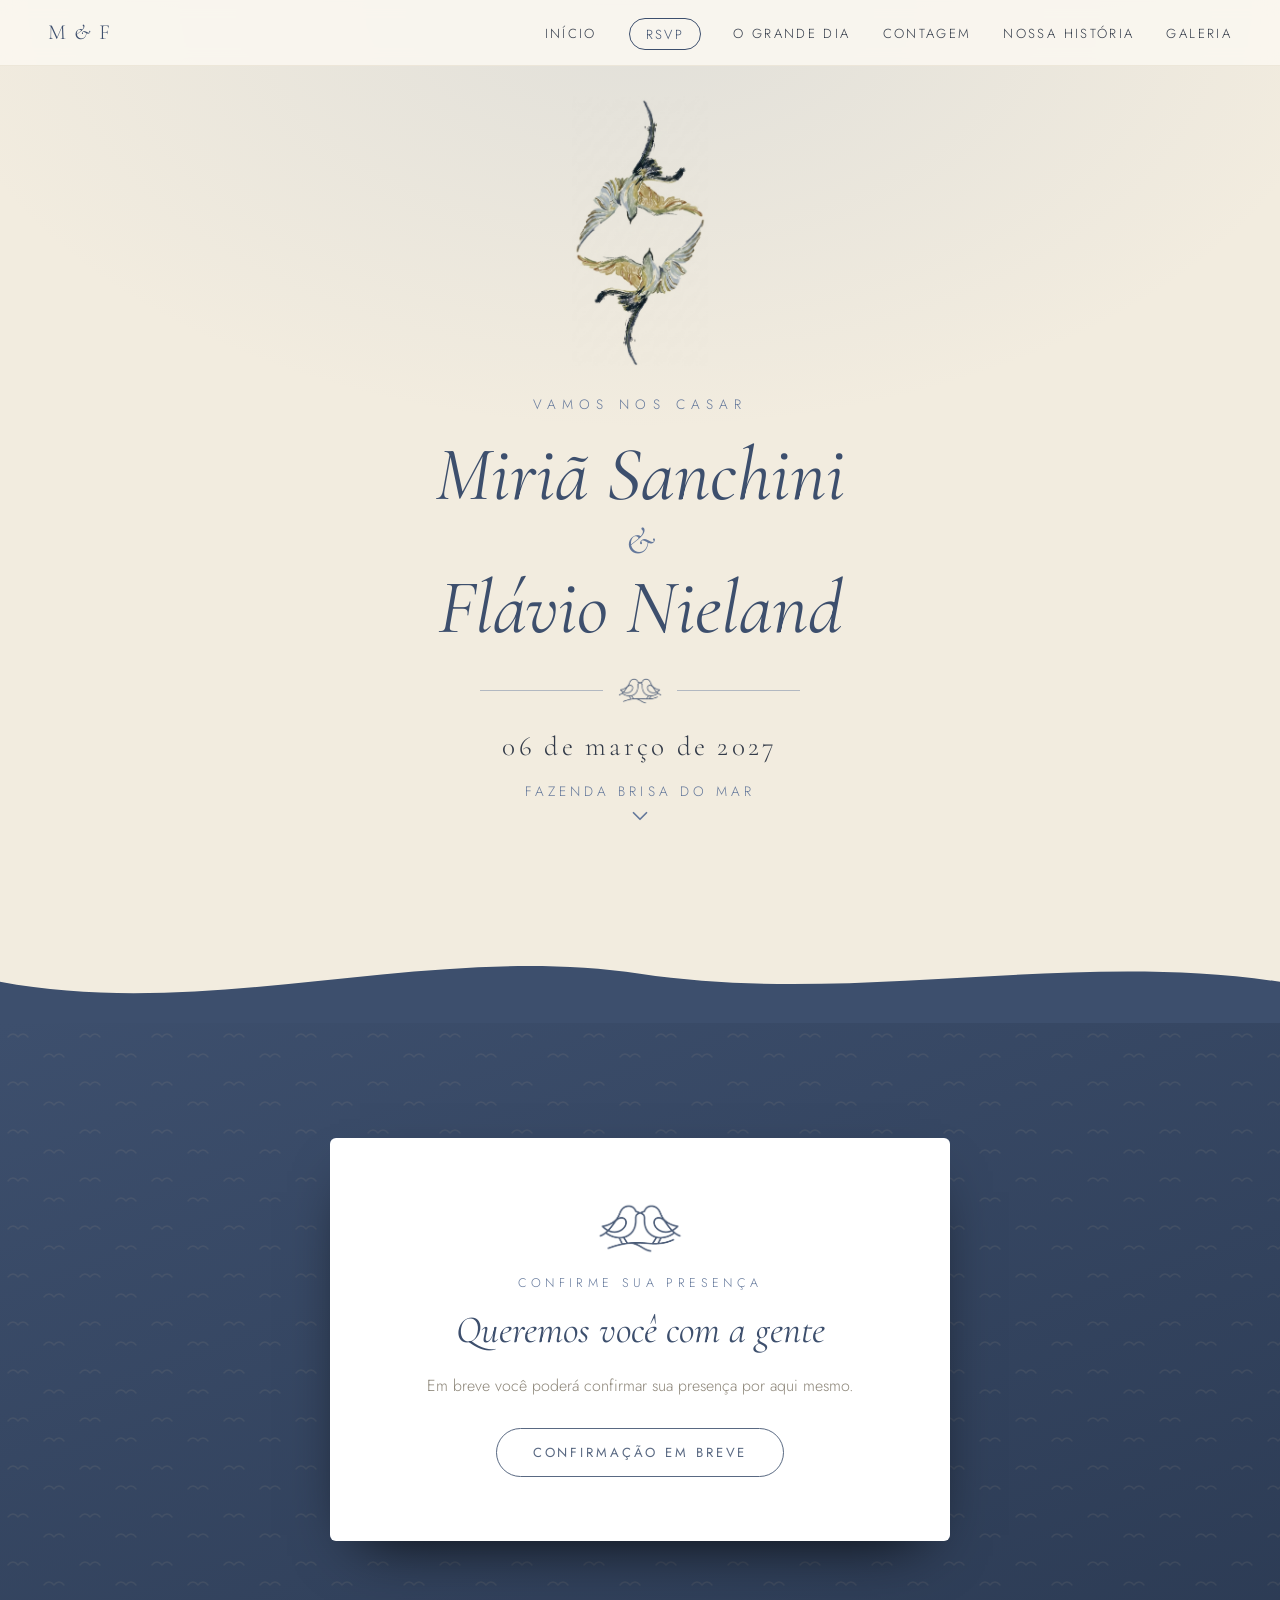
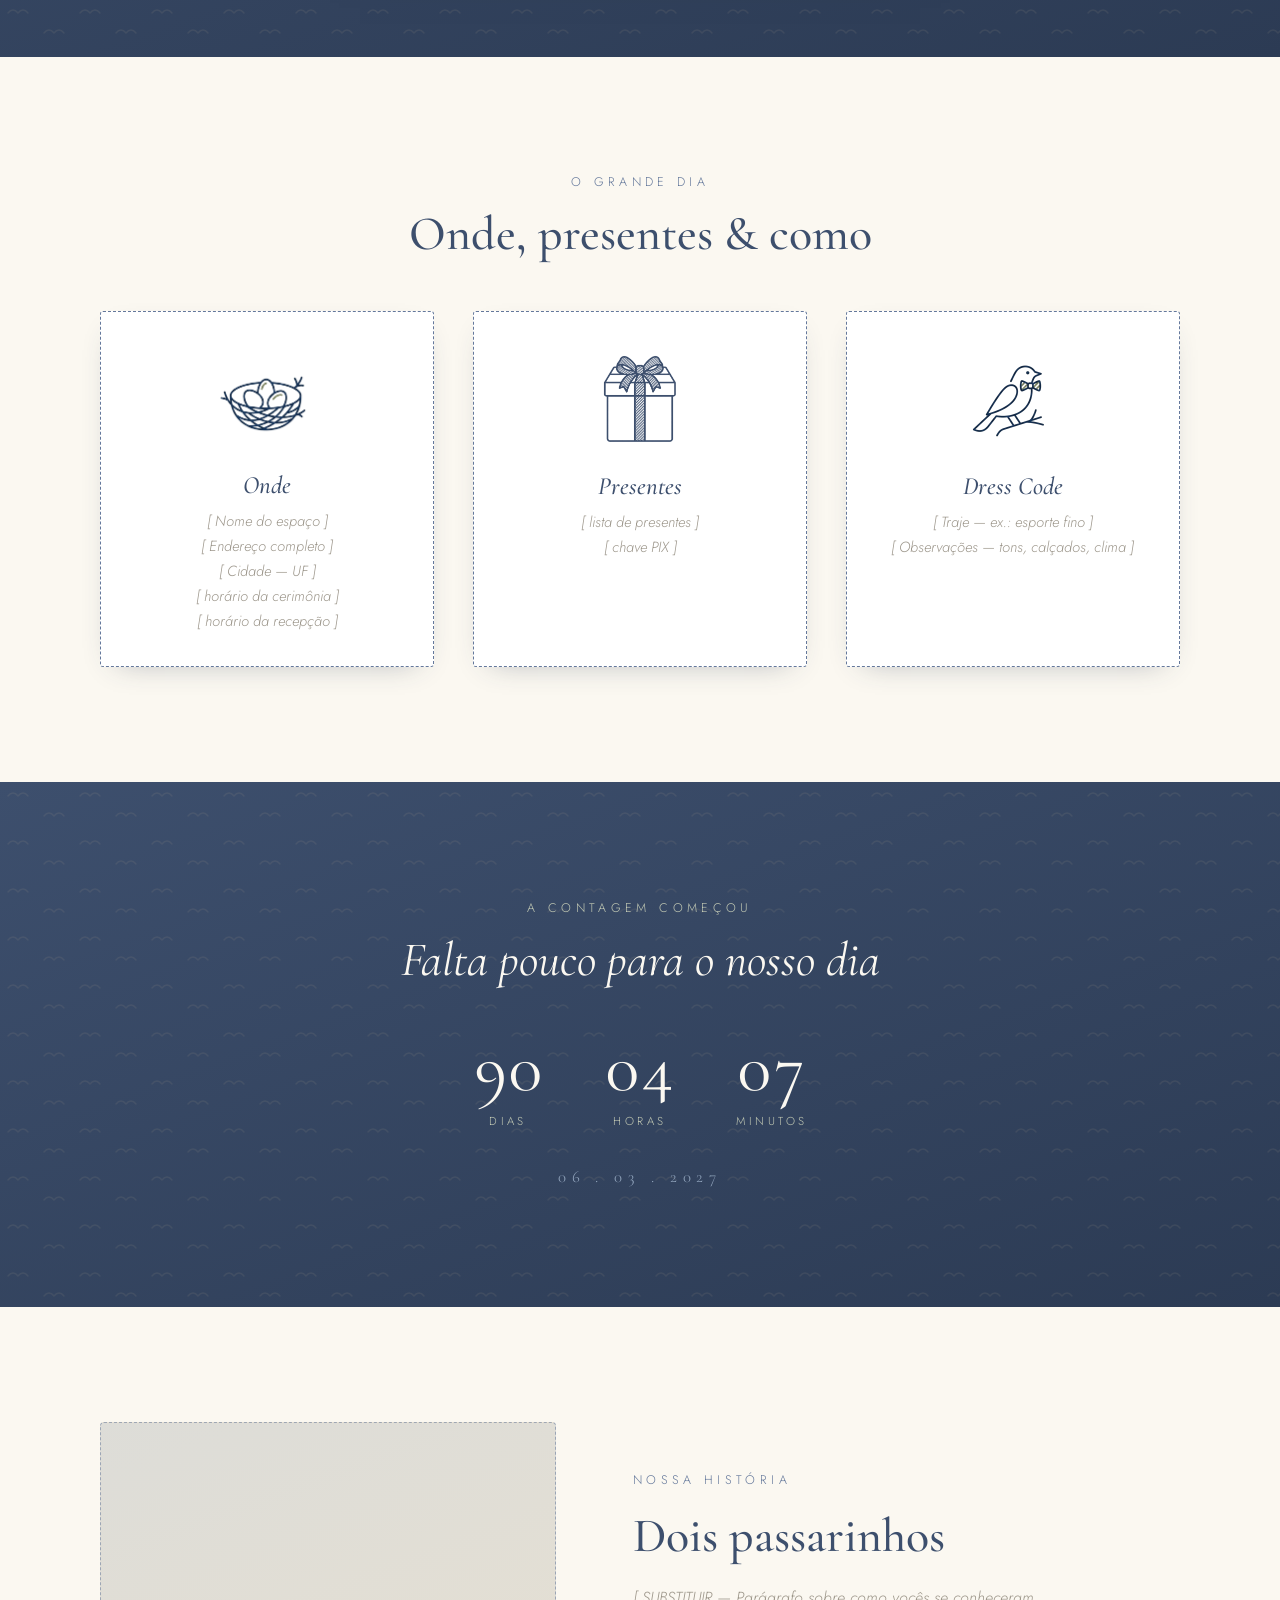
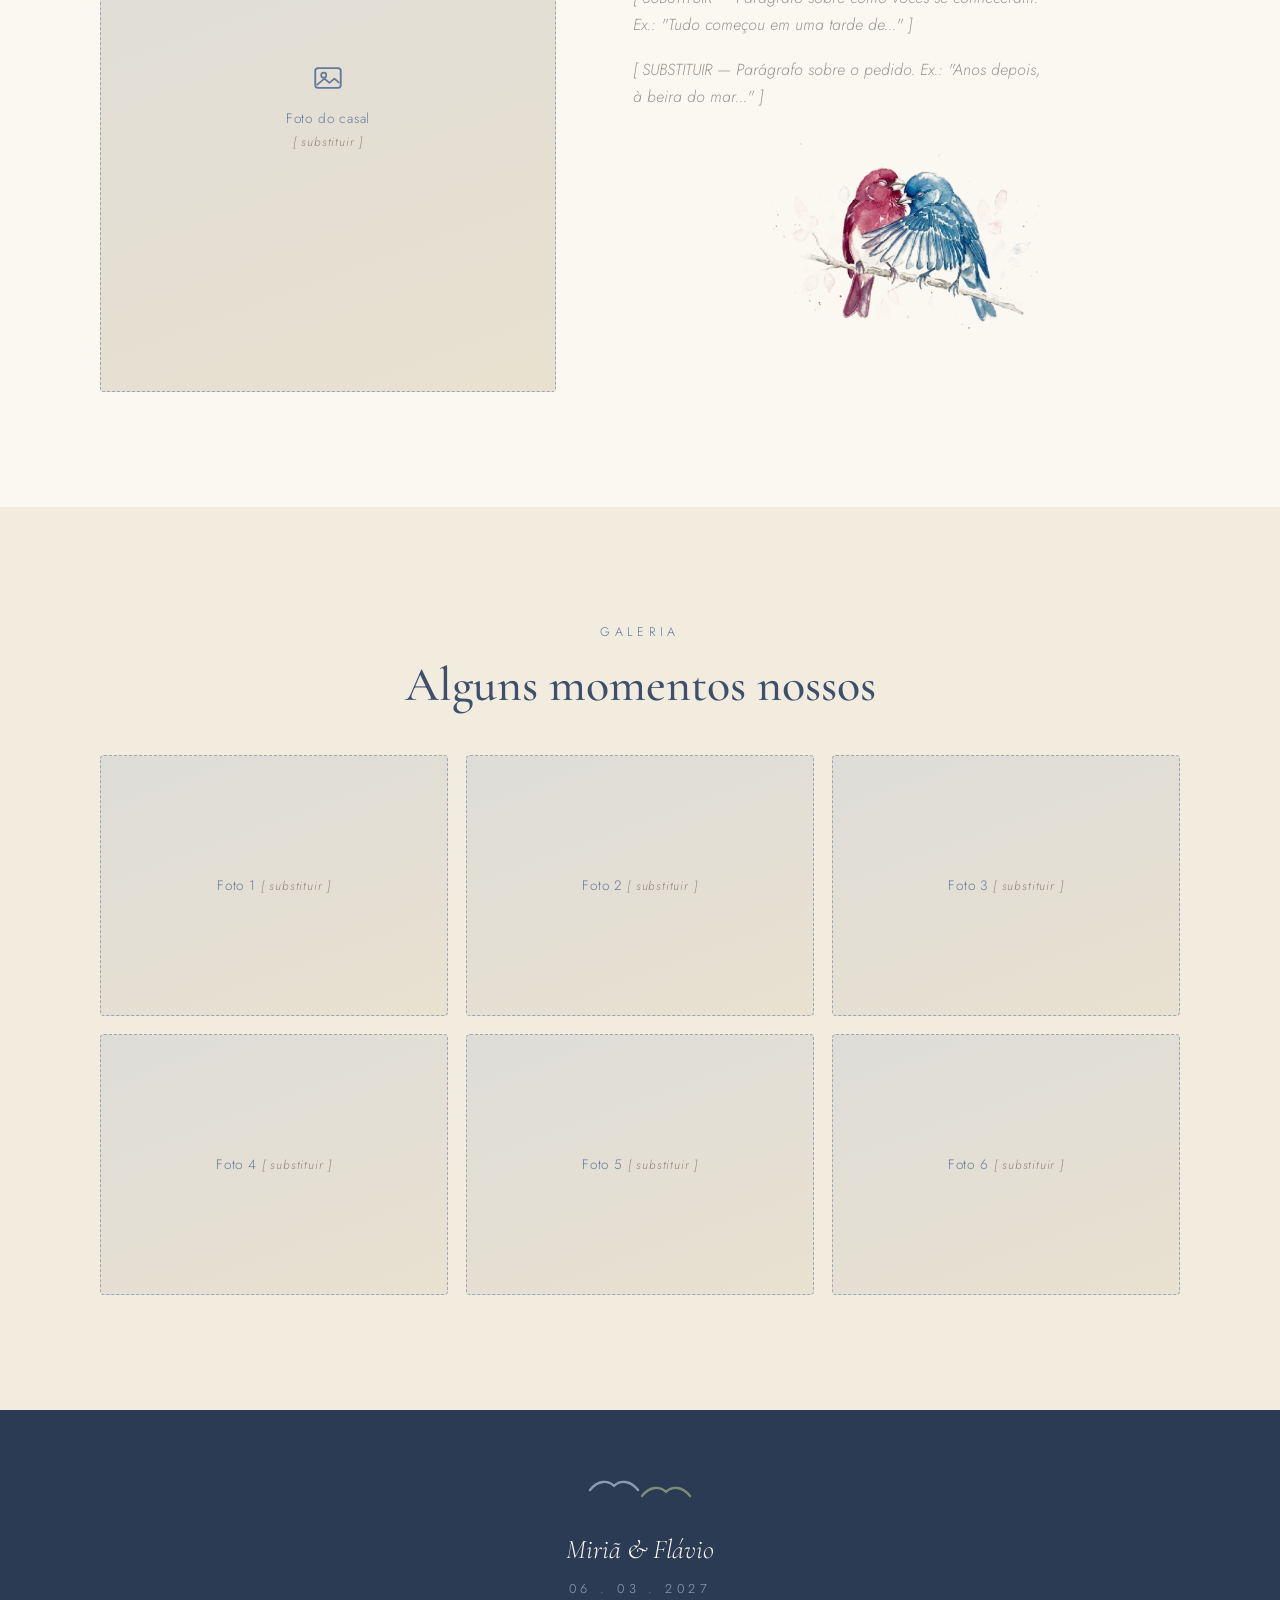
==== index.html @ 8837d447 "Nova ordem de seções, Contagem azul e card Presentes Ordem passa a ser Início > RSVP > O Grande Dia " ====
<!DOCTYPE html>
<html lang="pt-BR">
<head>
  <meta charset="UTF-8">
  <meta name="viewport" content="width=device-width, initial-scale=1.0">
  <title>Miriã &amp; Flávio — 06 de março de 2027</title>
  <meta name="description" content="Site do casamento de Miriã e Flávio — 06 de março de 2027.">
  <link rel="preconnect" href="https://fonts.googleapis.com">
  <link rel="preconnect" href="https://fonts.gstatic.com" crossorigin>
  <link href="https://fonts.googleapis.com/css2?family=Cormorant+Garamond:ital,wght@0,300;0,400;0,500;0,600;1,400;1,500&family=Jost:wght@300;400;500&display=swap" rel="stylesheet">
  <link rel="stylesheet" href="css/styles.css">
  <link rel="icon" href="data:image/svg+xml,<svg xmlns='http://www.w3.org/2000/svg' viewBox='0 0 100 100'><text y='.9em' font-size='90'>🕊️</text></svg>">
</head>
<body>

  <!-- ============ NAV ============ -->
  <nav class="nav" id="nav">
    <a class="nav__brand" href="#inicio">M <span class="amp">&amp;</span> F</a>
    <button class="nav__toggle" id="navToggle" aria-label="Abrir menu">
      <span></span><span></span><span></span>
    </button>
    <ul class="nav__links" id="navLinks">
      <li><a href="#inicio">Início</a></li>
      <li><a href="#rsvp" class="nav__cta">RSVP</a></li>
      <li><a href="#grande-dia">O Grande Dia</a></li>
      <li><a href="#contagem">Contagem</a></li>
      <li><a href="#historia">Nossa História</a></li>
      <li><a href="#galeria">Galeria</a></li>
    </ul>
  </nav>

  <!-- ============ HERO ============ -->
  <header class="hero" id="inicio">
    <div class="hero__inner">

      <!-- Ilustração: andorinhas em voo circular (arte final) -->
      <div class="hero__swallows" aria-hidden="true">
        <img src="assets/img/hero-andorinhas.png" alt="">
      </div>

      <p class="hero__kicker">Vamos nos casar</p>
      <h1 class="hero__names">
        <span>Miriã Sanchini</span>
        <span class="hero__amp amp">&amp;</span>
        <span>Flávio Nieland</span>
      </h1>
      <div class="hero__rule" aria-hidden="true"><span></span><img class="mini-birds" src="assets/img/lovebirds-indigo.png" alt=""><span></span></div>
      <p class="hero__date">06 de março de 2027</p>
      <p class="hero__place">Fazenda Brisa do Mar</p>
      <a href="#rsvp" class="hero__scroll" aria-label="Rolar para baixo">
        <svg viewBox="0 0 24 24" width="26" height="26"><path d="M6 9 L12 15 L18 9" stroke="currentColor" stroke-width="1.6" fill="none" stroke-linecap="round" stroke-linejoin="round"/></svg>
      </a>
    </div>

    <div class="wave-divider" aria-hidden="true">
      <svg viewBox="0 0 2880 90" preserveAspectRatio="none">
        <path d="M0,48 C240,88 480,8 720,40 C960,72 1200,16 1440,48 C1680,88 1920,8 2160,40 C2400,72 2640,16 2880,48 L2880,90 L0,90 Z" fill="var(--indigo)"/>
      </svg>
    </div>
  </header>

  <main>

    <!-- ============ RSVP ============ -->
    <section class="section rsvp" id="rsvp">
      <div class="section__inner rsvp__box">
        <div class="rsvp__shell" aria-hidden="true">
          <img src="assets/img/lovebirds-indigo.png" alt="" width="88">
        </div>
        <p class="eyebrow">Confirme sua presença</p>
        <h2 class="rsvp__title">Queremos você com a gente</h2>
        <p class="rsvp__text">Em breve você poderá confirmar sua presença por aqui mesmo.</p>
        <button class="rsvp__btn" disabled>Confirmação em breve</button>
      </div>
    </section>

    <!-- ============ O GRANDE DIA ============ -->
    <section class="section grande-dia" id="grande-dia">
      <div class="section__inner">
        <p class="eyebrow">O Grande Dia</p>
        <h2>Onde, presentes &amp; como</h2>
        <div class="selos">

          <article class="selo">
            <div class="selo__art" aria-hidden="true">
              <img src="assets/img/selo-ninho.png" alt="">
            </div>
            <h3>Onde</h3>
            <p class="placeholder-text">[ Nome do espaço ]<br>[ Endereço completo ]<br>[ Cidade — UF ]<br>[ horário da cerimônia ]<br>[ horário da recepção ]</p>
          </article>

          <article class="selo">
            <div class="selo__art" aria-hidden="true">
              <img src="assets/img/selo-presente.png" alt="">
            </div>
            <h3>Presentes</h3>
            <p class="placeholder-text">[ lista de presentes ]<br>[ chave PIX ]</p>
          </article>

          <article class="selo">
            <div class="selo__art" aria-hidden="true">
              <img src="assets/img/selo-gravata.png" alt="">
            </div>
            <h3>Dress Code</h3>
            <p class="placeholder-text">[ Traje — ex.: esporte fino ]<br>[ Observações — tons, calçados, clima ]</p>
          </article>

        </div>
      </div>
    </section>

    <!-- ============ CONTAGEM ============ -->
    <section class="section contagem" id="contagem">
      <div class="contagem__texture" aria-hidden="true"></div>
      <div class="section__inner">
        <p class="eyebrow eyebrow--light">A contagem começou</p>
        <h2 class="contagem__title">Falta pouco para o nosso dia</h2>
        <div class="contagem__grid" id="countdown">
          <div class="contagem__cell"><span class="contagem__num" id="cdDias">—</span><span class="contagem__label">dias</span></div>
          <div class="contagem__cell"><span class="contagem__num" id="cdHoras">—</span><span class="contagem__label">horas</span></div>
          <div class="contagem__cell"><span class="contagem__num" id="cdMin">—</span><span class="contagem__label">minutos</span></div>
        </div>
        <p class="contagem__date">06 . 03 . 2027</p>
      </div>
    </section>

    <!-- ============ NOSSA HISTÓRIA ============ -->
    <section class="section historia" id="historia">
      <div class="section__inner historia__grid">
        <div class="historia__photo">
          <!-- SLOT-FOTO: foto principal do casal (proporção 4:5) -->
          <div class="photo-placeholder photo-placeholder--tall">
            <svg viewBox="0 0 24 24" width="34" height="34"><rect x="3" y="5" width="18" height="14" rx="2" stroke="currentColor" stroke-width="1.3" fill="none"/><circle cx="9" cy="10" r="1.8" stroke="currentColor" stroke-width="1.2" fill="none"/><path d="M4 17 L9.5 12.5 L13 15.5 L16.5 12.5 L20 15.5" stroke="currentColor" stroke-width="1.2" fill="none" stroke-linejoin="round"/></svg>
            <span>Foto do casal<br><em>[ substituir ]</em></span>
          </div>
          <div class="historia__photo-frame" aria-hidden="true"></div>
        </div>
        <div class="historia__text">
          <p class="eyebrow">Nossa História</p>
          <h2>Dois passarinhos</h2>
          <p class="placeholder-text">[ SUBSTITUIR — Parágrafo sobre como vocês se conheceram. Ex.: "Tudo começou em uma tarde de..." ]</p>
          <p class="placeholder-text">[ SUBSTITUIR — Parágrafo sobre o pedido. Ex.: "Anos depois, à beira do mar..." ]</p>
          <div class="historia__bird" aria-hidden="true">
            <img src="assets/img/historia-passarinhos.png" alt="">
          </div>
        </div>
      </div>
    </section>

    <!-- ============ GALERIA ============ -->
    <section class="section galeria" id="galeria">
      <div class="section__inner">
        <p class="eyebrow">Galeria</p>
        <h2>Alguns momentos nossos</h2>
        <div class="galeria__grid">
          <!-- SLOT-FOTO: galeria — 6 fotos do casal -->
          <div class="photo-placeholder"><span>Foto 1 <em>[ substituir ]</em></span></div>
          <div class="photo-placeholder"><span>Foto 2 <em>[ substituir ]</em></span></div>
          <div class="photo-placeholder"><span>Foto 3 <em>[ substituir ]</em></span></div>
          <div class="photo-placeholder"><span>Foto 4 <em>[ substituir ]</em></span></div>
          <div class="photo-placeholder"><span>Foto 5 <em>[ substituir ]</em></span></div>
          <div class="photo-placeholder"><span>Foto 6 <em>[ substituir ]</em></span></div>
        </div>
      </div>
    </section>

  </main>

  <!-- ============ FOOTER ============ -->
  <footer class="footer">
    <div class="footer__birds" aria-hidden="true">
      <svg viewBox="0 0 120 40" fill="none">
        <path d="M10 24 C 18 14 28 14 34 20 M 34 20 C 40 14 50 14 58 24" stroke="var(--solitude)" stroke-width="2.4" stroke-linecap="round"/>
        <path d="M62 30 C 70 20 80 20 86 26 M 86 26 C 92 20 102 20 110 30" stroke="var(--sage)" stroke-width="2.4" stroke-linecap="round"/>
      </svg>
    </div>
    <p class="footer__names">Miriã <span class="amp">&amp;</span> Flávio</p>
    <p class="footer__date">06 . 03 . 2027</p>
  </footer>

  <script src="js/main.js"></script>
</body>
</html>
---- css/styles.css ----
/* ============================================================
   Miriã & Flávio — 06.03.2027
   Paleta: fusão "Floral Bird" (SW) + paleta francesa azul/linho
   ============================================================ */

:root {
  /* base quente */
  --paper:    #FBF8F1;  /* fundo geral, off-white quente */
  --linen:    #F2ECDF;  /* blocos linho */
  --linen-2:  #E9E1D0;

  /* azuis (protagonistas) */
  --solitude: #93A6BE;  /* SW 6535 */
  --blue:     #64789B;  /* SW 6536 Searching Blue */
  --indigo:   #3D4F6D;  /* SW 7602 Indigo Batik */
  --navy:     #2C3B54;  /* Classic Navy */

  /* verdes (secundária) */
  --sage-lt:  #C2C9B4;  /* Hazel Gaze */
  --sage:     #87947A;  /* Privilege Green */

  /* neutros de apoio */
  --taupe:    #8C8578;
  --ink:      #333B49;

  --serif: "Cormorant Garamond", Georgia, serif;
  --sans:  "Jost", "Segoe UI", sans-serif;

  /* padrão de passarinhos distantes (arcos duplos) bem sutil */
  --bird-pattern: url("data:image/svg+xml,%3Csvg xmlns='http://www.w3.org/2000/svg' width='72' height='48' viewBox='0 0 72 48'%3E%3Cpath d='M8 14 c3 -4 7 -4 10 0 M18 14 c3 -4 7 -4 10 0 M44 34 c3 -4 7 -4 10 0 M54 34 c3 -4 7 -4 10 0' fill='none' stroke='%233D4F6D' stroke-width='1.4' stroke-linecap='round'/%3E%3C/svg%3E");
}

* { margin: 0; padding: 0; box-sizing: border-box; }

html {
  scroll-behavior: smooth;
  scroll-snap-type: y proximity; /* snap só perto do início e do Grande Dia */
}

body {
  font-family: var(--sans);
  font-weight: 300;
  color: var(--ink);
  background: var(--paper);
  line-height: 1.7;
  -webkit-font-smoothing: antialiased;
}

h1, h2, h3 { font-family: var(--serif); font-weight: 500; color: var(--indigo); line-height: 1.15; }

h2 { font-size: clamp(2rem, 4.5vw, 3rem); margin-bottom: 1.2rem; }

.amp { font-style: italic; font-weight: 400; }

.eyebrow {
  font-family: var(--sans);
  font-size: .78rem;
  letter-spacing: .35em;
  text-transform: uppercase;
  color: var(--blue);
  margin-bottom: .9rem;
}
.eyebrow--light { color: var(--sage-lt); }

.placeholder-text {
  color: var(--taupe);
  font-style: italic;
  opacity: .85;
}

.section {
  padding: clamp(4rem, 9vw, 7.5rem) 1.5rem;
  scroll-margin-top: 3.6rem; /* compensa a nav fixa */
}

/* snap apenas na transição Início -> RSVP */
.rsvp { scroll-snap-align: start; }
.section__inner { max-width: 1080px; margin: 0 auto; }

/* ============ NAV ============ */
.nav {
  position: fixed;
  top: 0; left: 0; right: 0;
  z-index: 50;
  display: flex;
  align-items: center;
  justify-content: space-between;
  padding: .9rem clamp(1.2rem, 4vw, 3rem);
  background: color-mix(in srgb, var(--paper) 88%, transparent);
  backdrop-filter: blur(8px);
  border-bottom: 1px solid color-mix(in srgb, var(--linen-2) 70%, transparent);
}

.nav__brand {
  font-family: var(--serif);
  font-size: 1.35rem;
  color: var(--indigo);
  text-decoration: none;
  letter-spacing: .08em;
}

.nav__links {
  display: flex;
  gap: clamp(1rem, 2.5vw, 2.2rem);
  list-style: none;
}

.nav__links a {
  font-size: .82rem;
  letter-spacing: .18em;
  text-transform: uppercase;
  text-decoration: none;
  color: var(--ink);
  transition: color .25s;
}
.nav__links a:hover { color: var(--blue); }

.nav__cta {
  border: 1px solid var(--indigo);
  padding: .35rem 1rem;
  border-radius: 999px;
  color: var(--indigo) !important;
}
.nav__cta:hover { background: var(--indigo); color: var(--paper) !important; }

.nav__toggle { display: none; background: none; border: none; cursor: pointer; }
.nav__toggle span {
  display: block; width: 24px; height: 2px;
  background: var(--indigo); margin: 5px 0; border-radius: 2px;
}

/* ============ HERO ============ */
.hero {
  --wave-h: clamp(40px, 7vw, 90px);
  position: relative;
  scroll-snap-align: start;
  /* +altura da onda: no primeiro acesso o linho cobre a tela inteira e a onda só aparece no scroll */
  min-height: calc(100svh + var(--wave-h));
  display: flex;
  flex-direction: column;
  justify-content: center;
  align-items: center;
  text-align: center;
  padding: 6rem 1.5rem calc(6rem + var(--wave-h));
  background:
    radial-gradient(ellipse 80% 60% at 50% 0%, color-mix(in srgb, var(--solitude) 18%, transparent), transparent 70%),
    var(--linen);
}

.hero__swallows { margin-bottom: 1.2rem; }
.hero__swallows img {
  height: clamp(200px, 30vh, 300px);
  width: auto;
  mix-blend-mode: multiply; /* funde o fundo branco da arte com o linho do hero */
}

.hero__kicker {
  font-size: .85rem;
  letter-spacing: .45em;
  text-transform: uppercase;
  color: var(--blue);
  margin-bottom: 1rem;
}

.hero__names {
  display: flex;
  flex-direction: column;
  align-items: center;
  font-size: clamp(2.6rem, 7.5vw, 4.8rem);
  font-weight: 400;
  font-style: italic;
  color: var(--indigo);
  line-height: 1.12;
}

.hero__amp {
  font-size: .5em;
  color: var(--blue);
  margin: .05em 0;
}

.hero__rule {
  display: flex;
  align-items: center;
  gap: .9rem;
  margin: 1.6rem auto 1.2rem;
  color: var(--blue);
  width: min(320px, 60vw);
}
.hero__rule span { flex: 1; height: 1px; background: color-mix(in srgb, var(--blue) 45%, transparent); }
.mini-birds { width: 46px; height: auto; opacity: .9; }

.hero__date {
  font-family: var(--serif);
  font-size: clamp(1.25rem, 2.6vw, 1.7rem);
  letter-spacing: .12em;
  color: var(--ink);
}

.hero__place {
  margin-top: .6rem;
  font-size: .85rem;
  letter-spacing: .3em;
  text-transform: uppercase;
  color: var(--blue);
}

.hero__scroll {
  margin-top: 3rem;
  color: var(--blue);
  animation: floaty 2.4s ease-in-out infinite;
}
@keyframes floaty { 0%,100% { transform: translateY(0); } 50% { transform: translateY(8px); } }

.wave-divider {
  position: absolute;
  bottom: -1px; left: 0; right: 0;
  line-height: 0;
  overflow: hidden;
}
.wave-divider svg {
  width: 200%;
  height: var(--wave-h);
  display: block;
  animation: onda 18s linear infinite;
}
@keyframes onda { to { transform: translateX(-50%); } }
@media (prefers-reduced-motion: reduce) {
  .wave-divider svg { animation: none; }
}

/* ============ NOSSA HISTÓRIA ============ */
.historia { background: var(--paper); }

.historia__grid {
  display: grid;
  grid-template-columns: minmax(0, 5fr) minmax(0, 6fr);
  gap: clamp(2rem, 6vw, 5rem);
  align-items: center;
}

.historia__photo { position: relative; }

.historia__photo-frame {
  position: absolute;
  inset: -14px 14px 14px -14px;
  border: 1px solid var(--solitude);
  z-index: -1;
}

.historia__text h2 { max-width: 14ch; }
.historia__text p { margin-bottom: 1.1rem; max-width: 46ch; }

.historia__bird { width: min(280px, 70%); margin: 1.6rem auto 0; }
.historia__bird img {
  width: 100%;
  height: auto;
  mix-blend-mode: multiply; /* resquícios do papel somem sobre o fundo do site */
}

/* ============ FOTOS PLACEHOLDER ============ */
.photo-placeholder {
  display: flex;
  flex-direction: column;
  align-items: center;
  justify-content: center;
  gap: .7rem;
  aspect-ratio: 4 / 3;
  background:
    linear-gradient(160deg, color-mix(in srgb, var(--solitude) 22%, var(--linen)), var(--linen-2));
  border: 1.5px dashed color-mix(in srgb, var(--blue) 55%, transparent);
  border-radius: 4px;
  color: var(--blue);
  text-align: center;
  font-size: .85rem;
  letter-spacing: .06em;
}
.photo-placeholder em { font-size: .75rem; color: var(--taupe); }
.photo-placeholder--tall { aspect-ratio: 4 / 5; }

/* ============ CONTAGEM ============ */
.contagem {
  position: relative;
  background: linear-gradient(160deg, var(--indigo), var(--navy));
  color: var(--paper);
  text-align: center;
  overflow: hidden;
}

.contagem__texture {
  position: absolute; inset: 0;
  background-image: var(--bird-pattern);
  opacity: .10;
  filter: invert(1);
  pointer-events: none;
}

.contagem .section__inner { position: relative; }

.contagem__title { color: var(--paper); font-style: italic; font-weight: 400; }

.contagem__grid {
  display: flex;
  justify-content: center;
  gap: clamp(1.2rem, 5vw, 3.5rem);
  margin: 2.8rem 0 2rem;
  flex-wrap: wrap;
}

.contagem__cell { display: flex; flex-direction: column; min-width: 76px; }

.contagem__num {
  font-family: var(--serif);
  font-size: clamp(2.6rem, 7vw, 4.4rem);
  font-weight: 400;
  line-height: 1;
  font-variant-numeric: tabular-nums;
}

.contagem__label {
  margin-top: .5rem;
  font-size: .72rem;
  letter-spacing: .3em;
  text-transform: uppercase;
  color: var(--sage-lt);
}

.contagem__date {
  font-family: var(--serif);
  letter-spacing: .35em;
  color: var(--solitude);
  font-size: 1.05rem;
}

/* ============ O GRANDE DIA (selos) ============ */
.grande-dia { background: var(--paper); text-align: center; }
.grande-dia h2 { margin-bottom: 3rem; }

.selos {
  display: grid;
  grid-template-columns: repeat(3, 1fr);
  gap: clamp(1.2rem, 3vw, 2.4rem);
}

.selo {
  background: #fff;
  border: 1.5px dashed var(--blue);
  outline: 6px solid #fff;
  outline-offset: -10px;
  border-radius: 3px;
  padding: 2.4rem 1.6rem 2rem;
  box-shadow: 0 10px 30px -18px color-mix(in srgb, var(--navy) 45%, transparent);
  transition: transform .3s ease;
}
.selo:hover { transform: translateY(-5px); }

.selo__art { width: 108px; margin: 0 auto 1rem; }
.selo__art img { width: 100%; height: auto; }

.selo h3 {
  font-size: 1.55rem;
  font-style: italic;
  margin-bottom: .6rem;
}

.selo p { font-size: .92rem; }

/* ============ GALERIA ============ */
.galeria { background: var(--linen); text-align: center; }
.galeria h2 { margin-bottom: 2.6rem; }

.galeria__grid {
  display: grid;
  grid-template-columns: repeat(3, 1fr);
  gap: 1.1rem;
}

/* ============ RSVP ============ */
.rsvp {
  position: relative;
  background: linear-gradient(160deg, var(--indigo), var(--navy));
  overflow: hidden;
}

.rsvp::before {
  content: '';
  position: absolute;
  inset: 0;
  background-image: var(--bird-pattern);
  opacity: .10;
  filter: invert(1);
  pointer-events: none;
}

.rsvp__box {
  position: relative;
  max-width: 620px;
  background: #fff;
  color: var(--ink);
  text-align: center;
  padding: clamp(2.5rem, 6vw, 4rem);
  border-radius: 6px;
  box-shadow: 0 24px 60px -30px black;
}

.rsvp__shell { margin-bottom: .6rem; }
.rsvp__shell img { width: 88px; height: auto; opacity: .95; }

.rsvp__title { color: var(--indigo); font-style: italic; font-weight: 400; font-size: clamp(1.7rem, 4vw, 2.4rem); }

.rsvp__text { margin: .8rem 0 1.8rem; color: var(--taupe); }

.rsvp__btn {
  font-family: var(--sans);
  font-size: .82rem;
  letter-spacing: .22em;
  text-transform: uppercase;
  padding: .9rem 2.2rem;
  border-radius: 999px;
  border: 1px solid var(--indigo);
  background: transparent;
  color: var(--indigo);
  cursor: not-allowed;
  opacity: .85;
}

/* ============ FOOTER ============ */
.footer {
  background: var(--navy);
  color: var(--paper);
  text-align: center;
  padding: 3.5rem 1.5rem 2.8rem;
}

.footer__birds { width: 120px; margin: 0 auto .8rem; opacity: .9; }
.footer__birds svg { width: 100%; height: auto; }

.footer__names {
  font-family: var(--serif);
  font-style: italic;
  font-size: 1.7rem;
}

.footer__date {
  margin-top: .3rem;
  font-size: .8rem;
  letter-spacing: .35em;
  color: var(--solitude);
}

/* ============ RESPONSIVO ============ */
@media (max-width: 760px) {
  .nav__toggle { display: block; }

  .nav__links {
    position: absolute;
    top: 100%; left: 0; right: 0;
    flex-direction: column;
    align-items: center;
    gap: 1.2rem;
    padding: 1.6rem 0 2rem;
    background: var(--paper);
    border-bottom: 1px solid var(--linen-2);
    display: none;
  }
  .nav__links.is-open { display: flex; }

  .historia__grid { grid-template-columns: 1fr; }
  .historia__photo { max-width: 420px; margin: 0 auto; }

  .selos { grid-template-columns: 1fr; max-width: 420px; margin: 0 auto; }

  .galeria__grid { grid-template-columns: repeat(2, 1fr); }

  /* contador: 3 números em uma linha só */
  .contagem__grid { gap: clamp(1rem, 6vw, 2rem); flex-wrap: nowrap; }
  .contagem__cell { min-width: 0; }
  .contagem__num { font-size: clamp(1.9rem, 9vw, 2.8rem); }
  .contagem__label { font-size: .62rem; letter-spacing: .18em; }

  .hero__swallows img { height: clamp(150px, 24vh, 220px); }
}
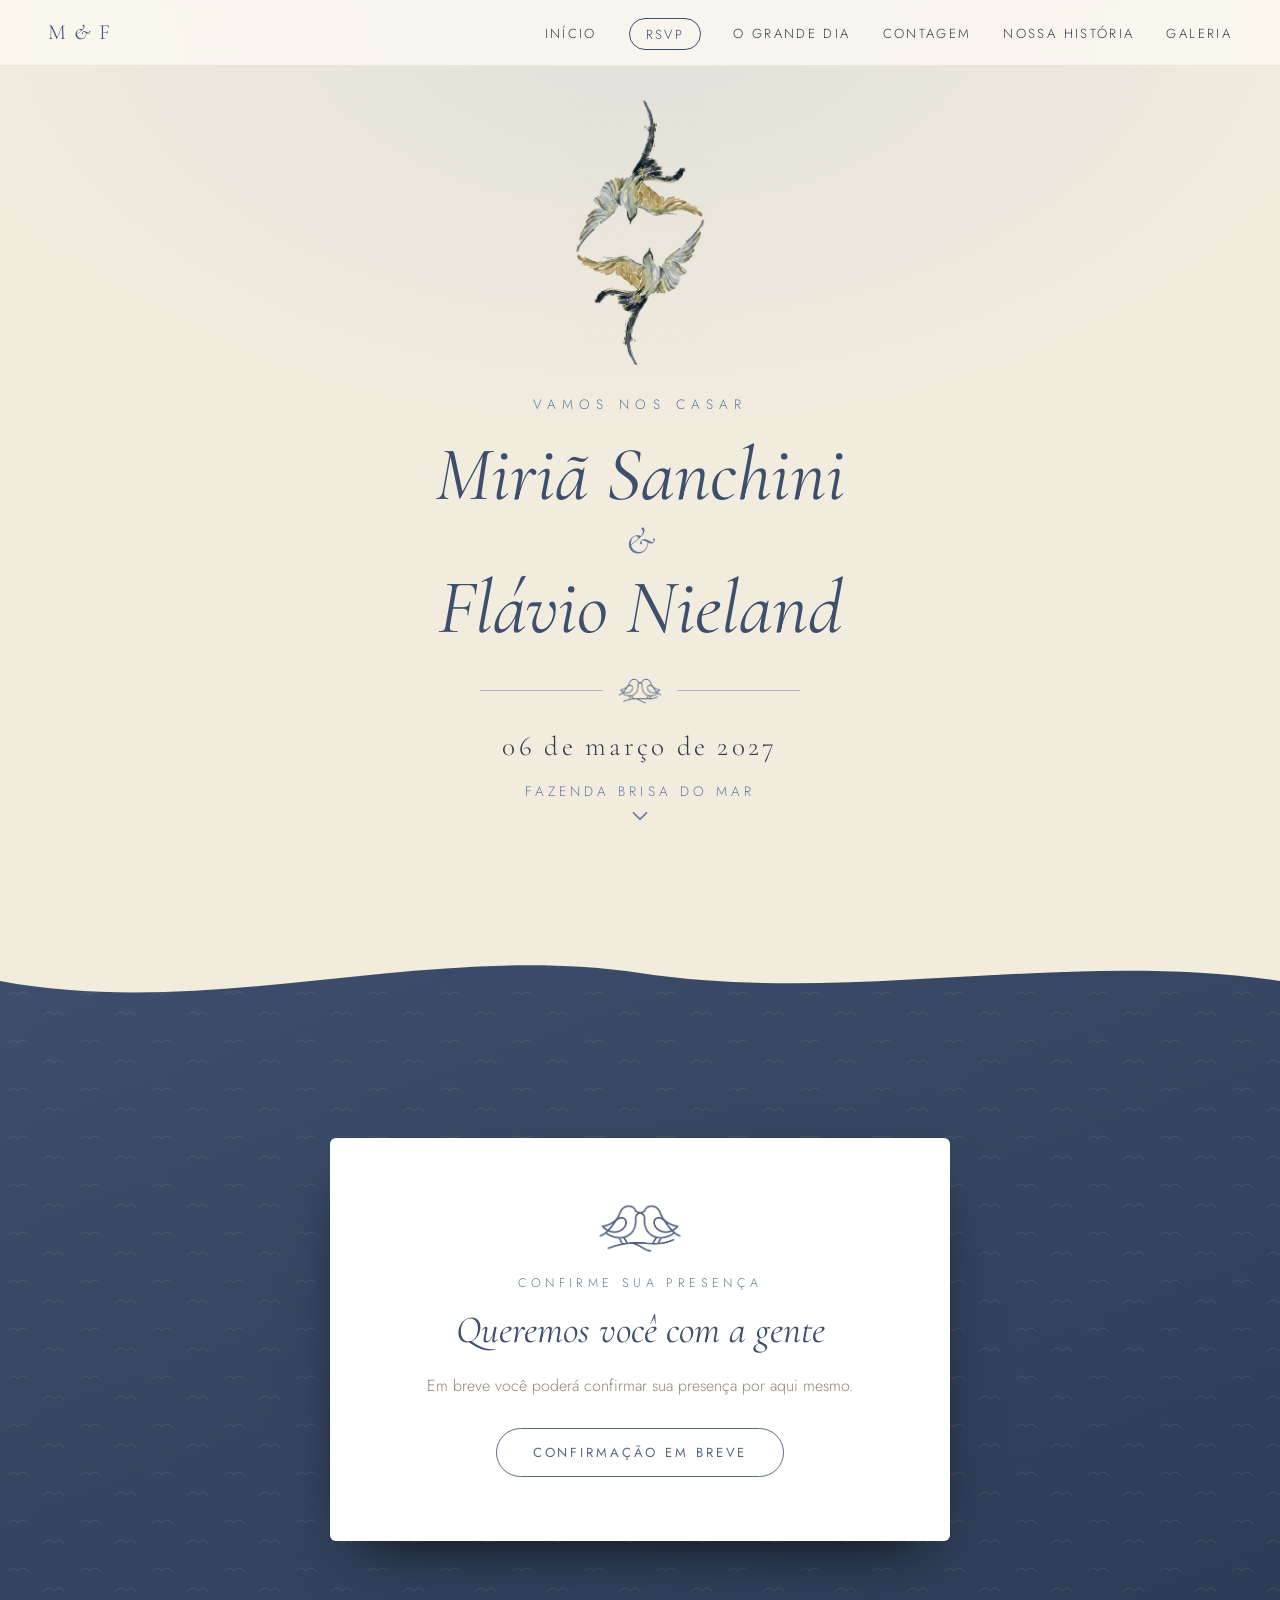
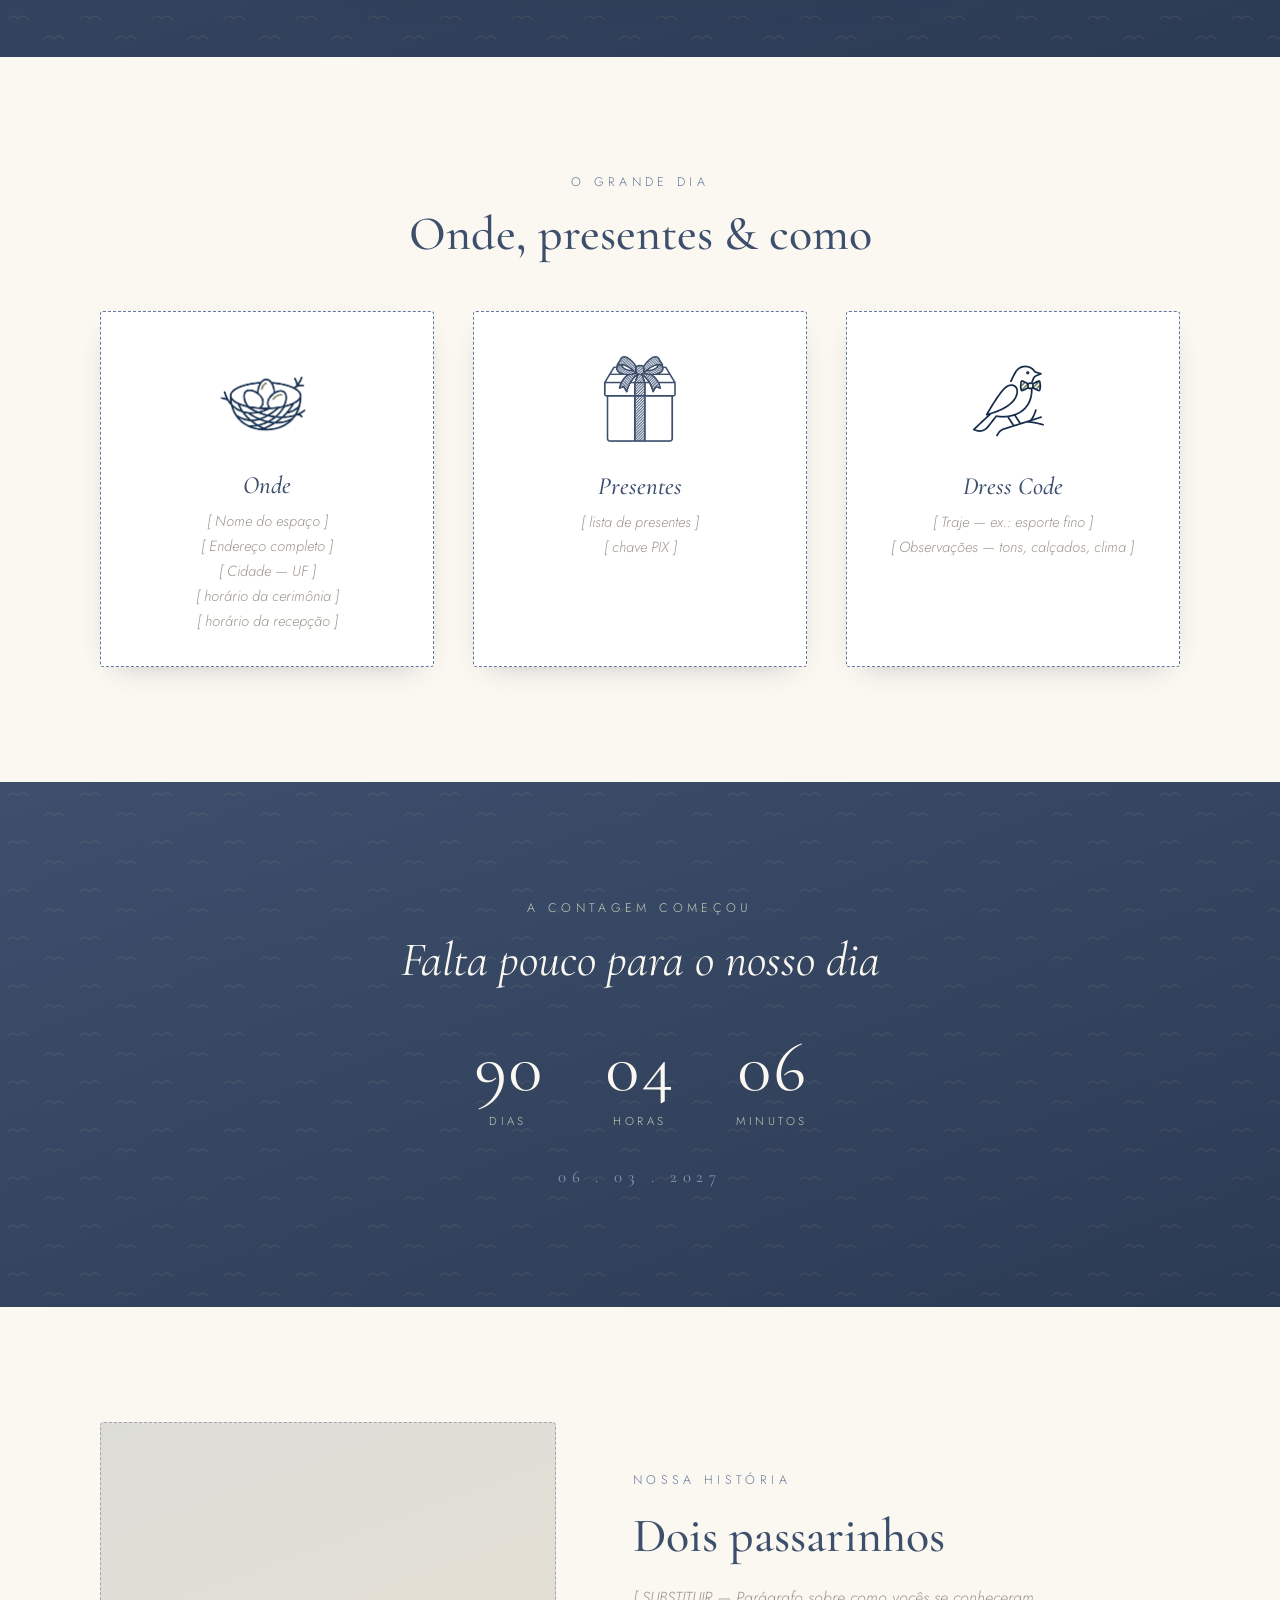
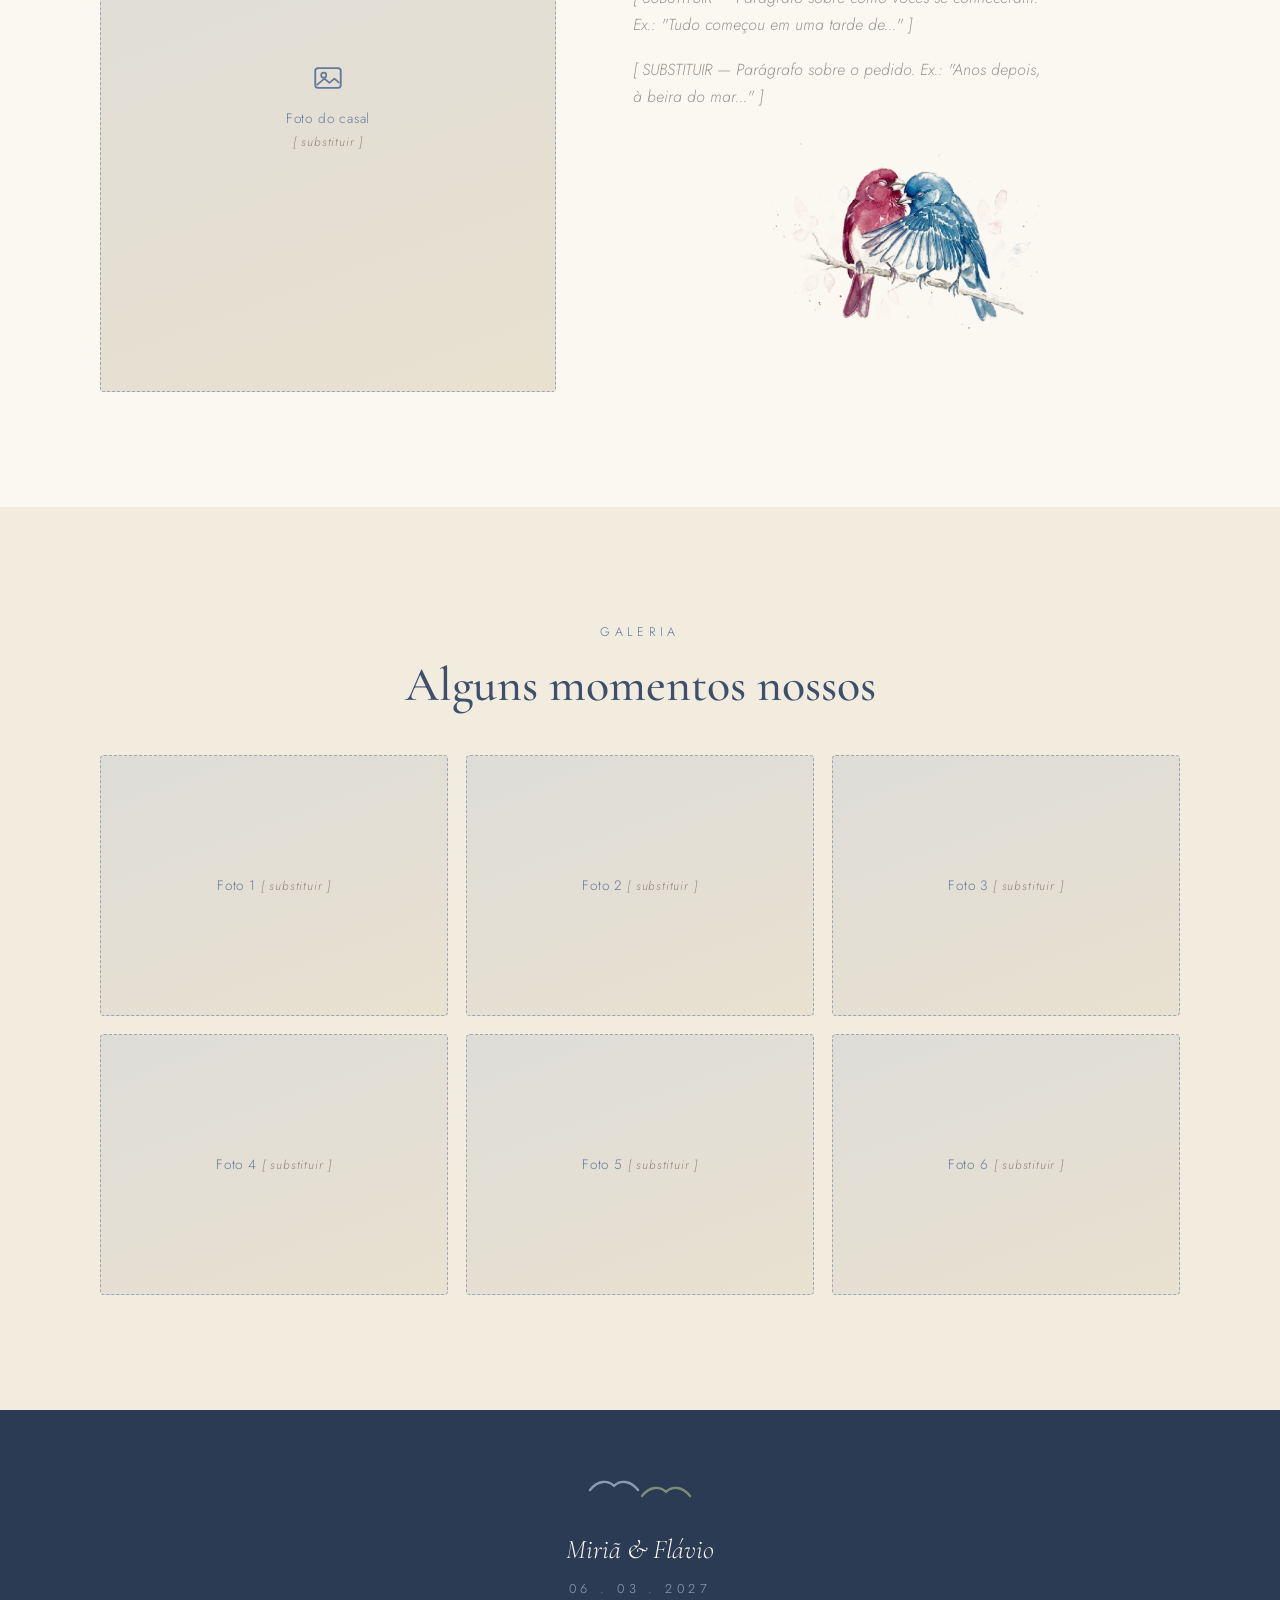
==== commit 99bd5014: "Onda costurada ao RSVP e remoção do scroll por seção A onda deixa de ser um desenho pintado no hero " ====
--- a/index.html
+++ b/index.html
@@ -52,11 +52,6 @@
       </a>
     </div>
 
-    <div class="wave-divider" aria-hidden="true">
-      <svg viewBox="0 0 2880 90" preserveAspectRatio="none">
-        <path d="M0,48 C240,88 480,8 720,40 C960,72 1200,16 1440,48 C1680,88 1920,8 2160,40 C2400,72 2640,16 2880,48 L2880,90 L0,90 Z" fill="var(--indigo)"/>
-      </svg>
-    </div>
   </header>
 
   <main>
--- a/css/styles.css
+++ b/css/styles.css
@@ -23,6 +23,9 @@
   --taupe:    #8C8578;
   --ink:      #333B49;
 
+  /* altura da onda que costura o hero com o RSVP */
+  --wave-h: clamp(40px, 7vw, 90px);
+
   --serif: "Cormorant Garamond", Georgia, serif;
   --sans:  "Jost", "Segoe UI", sans-serif;
 
@@ -34,7 +37,6 @@
 
 html {
   scroll-behavior: smooth;
-  scroll-snap-type: y proximity; /* snap só perto do início e do Grande Dia */
 }
 
 body {
@@ -73,8 +75,6 @@
   scroll-margin-top: 3.6rem; /* compensa a nav fixa */
 }
 
-/* snap apenas na transição Início -> RSVP */
-.rsvp { scroll-snap-align: start; }
 .section__inner { max-width: 1080px; margin: 0 auto; }
 
 /* ============ NAV ============ */
@@ -131,9 +131,7 @@
 
 /* ============ HERO ============ */
 .hero {
-  --wave-h: clamp(40px, 7vw, 90px);
   position: relative;
-  scroll-snap-align: start;
   /* +altura da onda: no primeiro acesso o linho cobre a tela inteira e a onda só aparece no scroll */
   min-height: calc(100svh + var(--wave-h));
   display: flex;
@@ -212,21 +210,31 @@
 }
 @keyframes floaty { 0%,100% { transform: translateY(0); } 50% { transform: translateY(8px); } }
 
-.wave-divider {
-  position: absolute;
-  bottom: -1px; left: 0; right: 0;
-  line-height: 0;
-  overflow: hidden;
-}
-.wave-divider svg {
-  width: 200%;
-  height: var(--wave-h);
-  display: block;
+/* A onda nao e mais um desenho no hero: e a borda superior do RSVP, recortada
+   por mascara. Assim o gradiente e a textura de passarinhos atravessam a onda
+   sem emenda, e acompanham sozinhos qualquer mudanca de cor da secao. */
+.rsvp {
+  --wave-mask: url("data:image/svg+xml,%3Csvg xmlns='http://www.w3.org/2000/svg' viewBox='0 0 2880 90' preserveAspectRatio='none'%3E%3Cpath d='M0,48 C240,88 480,8 720,40 C960,72 1200,16 1440,48 C1680,88 1920,8 2160,40 C2400,72 2640,16 2880,48 L2880,90 L0,90 Z' fill='%23000'/%3E%3C/svg%3E");
+  margin-top: calc(var(--wave-h) * -1);
+  padding-top: calc(clamp(4rem, 9vw, 7.5rem) + var(--wave-h));
+  -webkit-mask-image: var(--wave-mask), linear-gradient(#000, #000);
+          mask-image: var(--wave-mask), linear-gradient(#000, #000);
+  -webkit-mask-size: 200% var(--wave-h), 100% calc(100% - var(--wave-h) + 1px);
+          mask-size: 200% var(--wave-h), 100% calc(100% - var(--wave-h) + 1px);
+  -webkit-mask-position: 0 0, 0 calc(var(--wave-h) - 1px);
+          mask-position: 0 0, 0 calc(var(--wave-h) - 1px);
+  -webkit-mask-repeat: repeat-x, no-repeat;
+          mask-repeat: repeat-x, no-repeat;
   animation: onda 18s linear infinite;
 }
-@keyframes onda { to { transform: translateX(-50%); } }
+@keyframes onda {
+  to {
+    -webkit-mask-position: -200% 0, 0 calc(var(--wave-h) - 1px);
+            mask-position: -200% 0, 0 calc(var(--wave-h) - 1px);
+  }
+}
 @media (prefers-reduced-motion: reduce) {
-  .wave-divider svg { animation: none; }
+  .rsvp { animation: none; }
 }
 
 /* ============ NOSSA HISTÓRIA ============ */
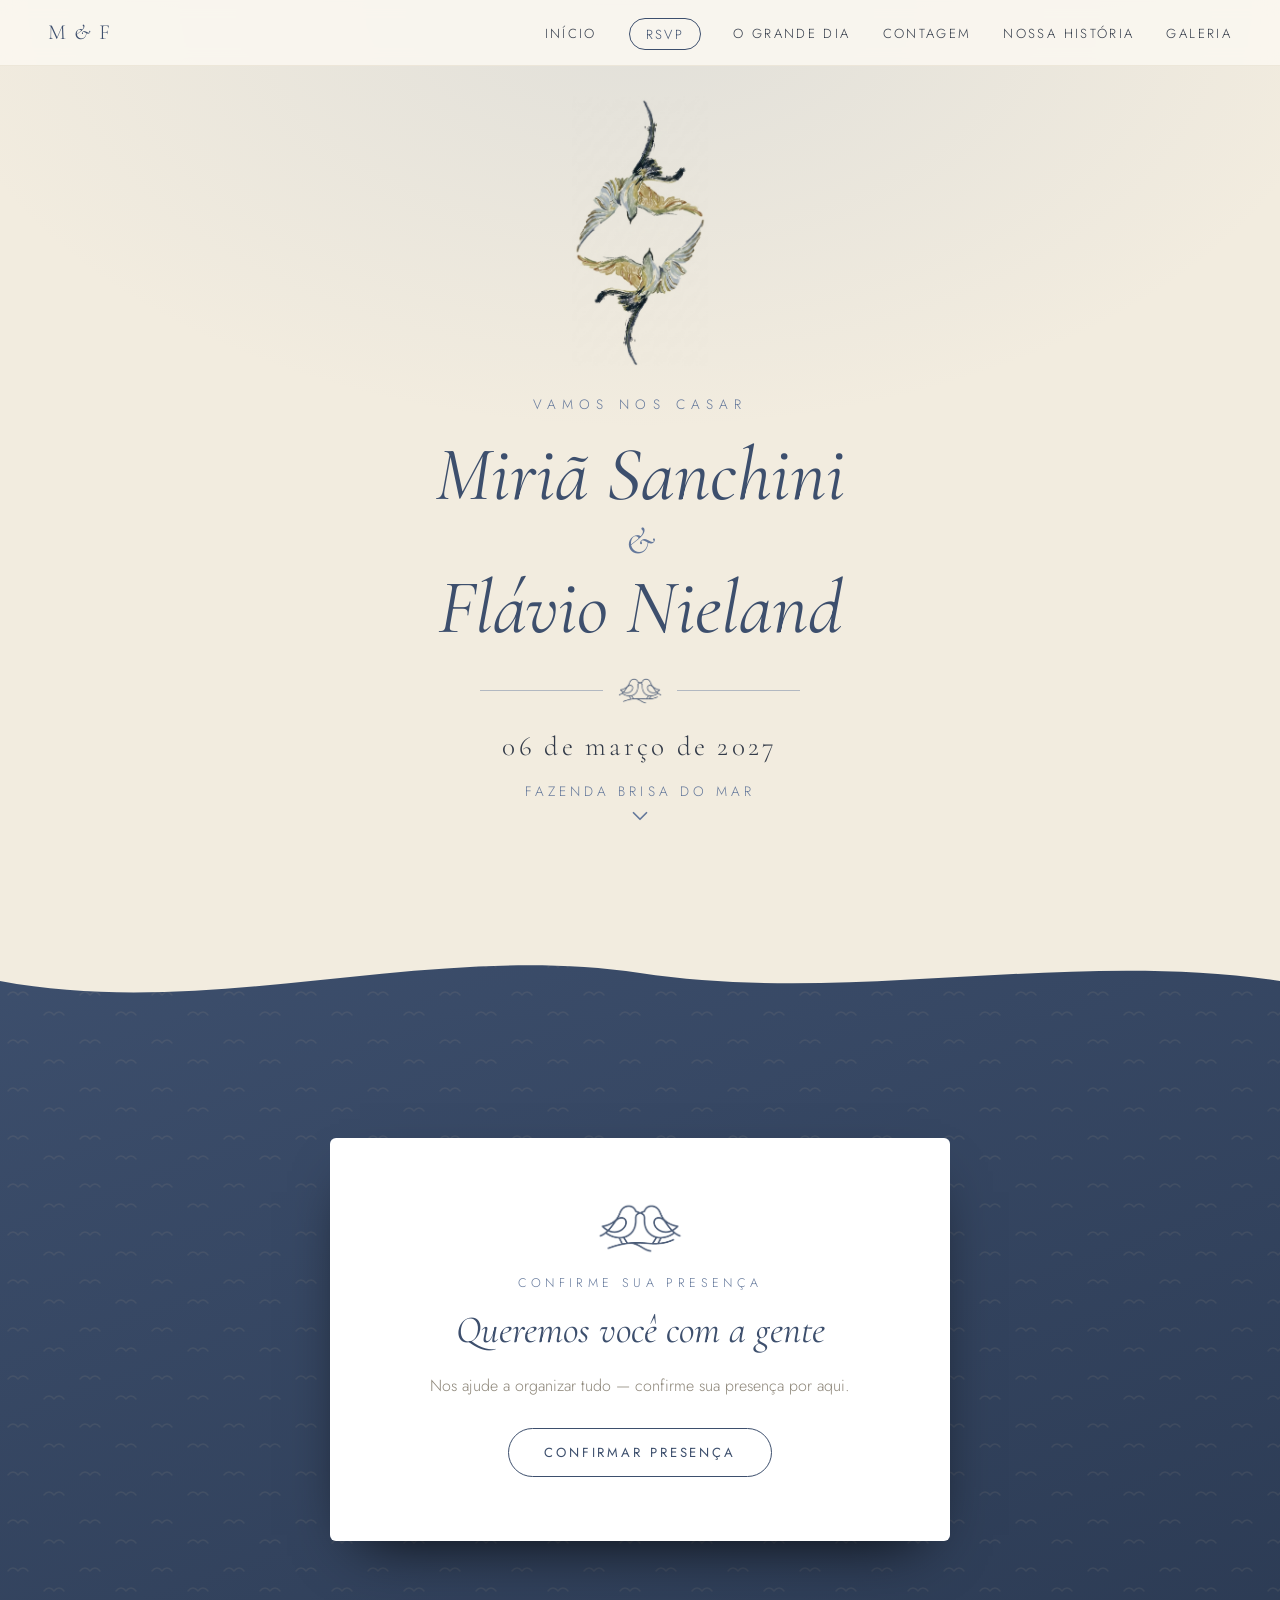
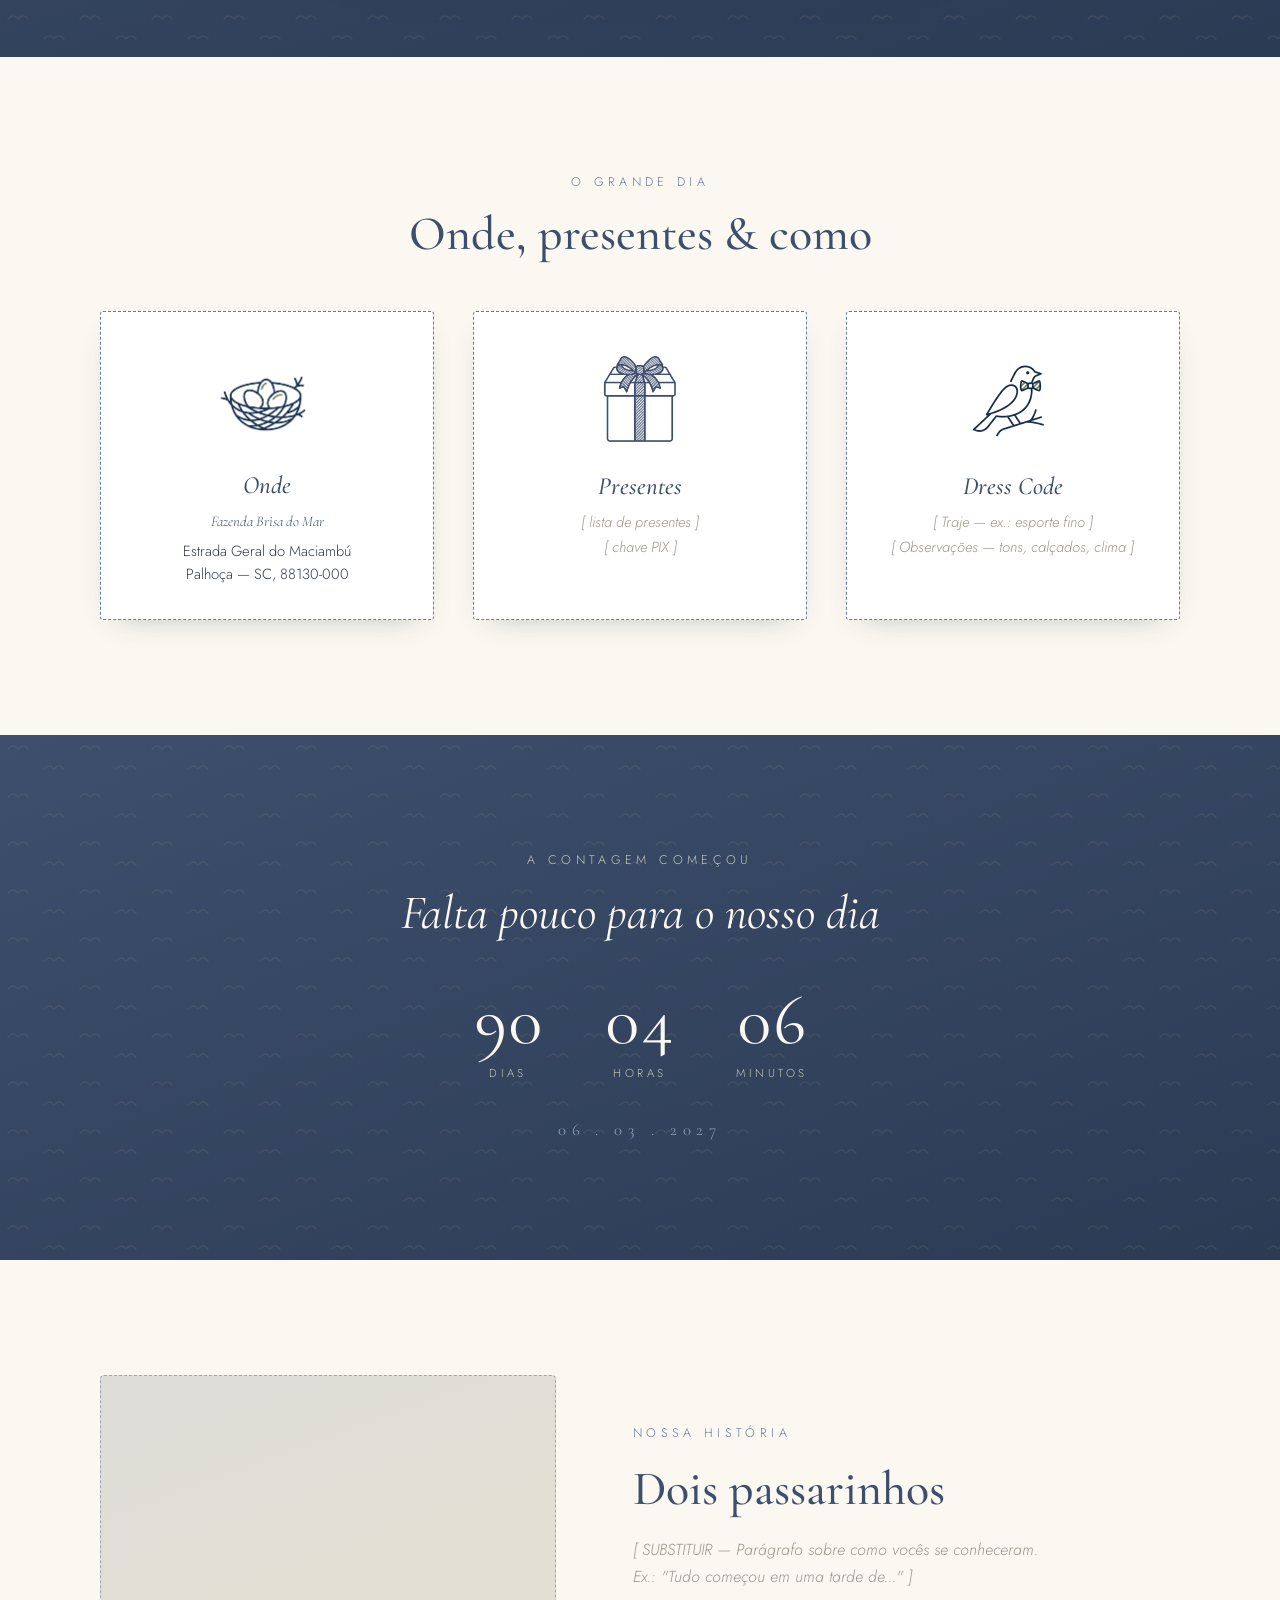
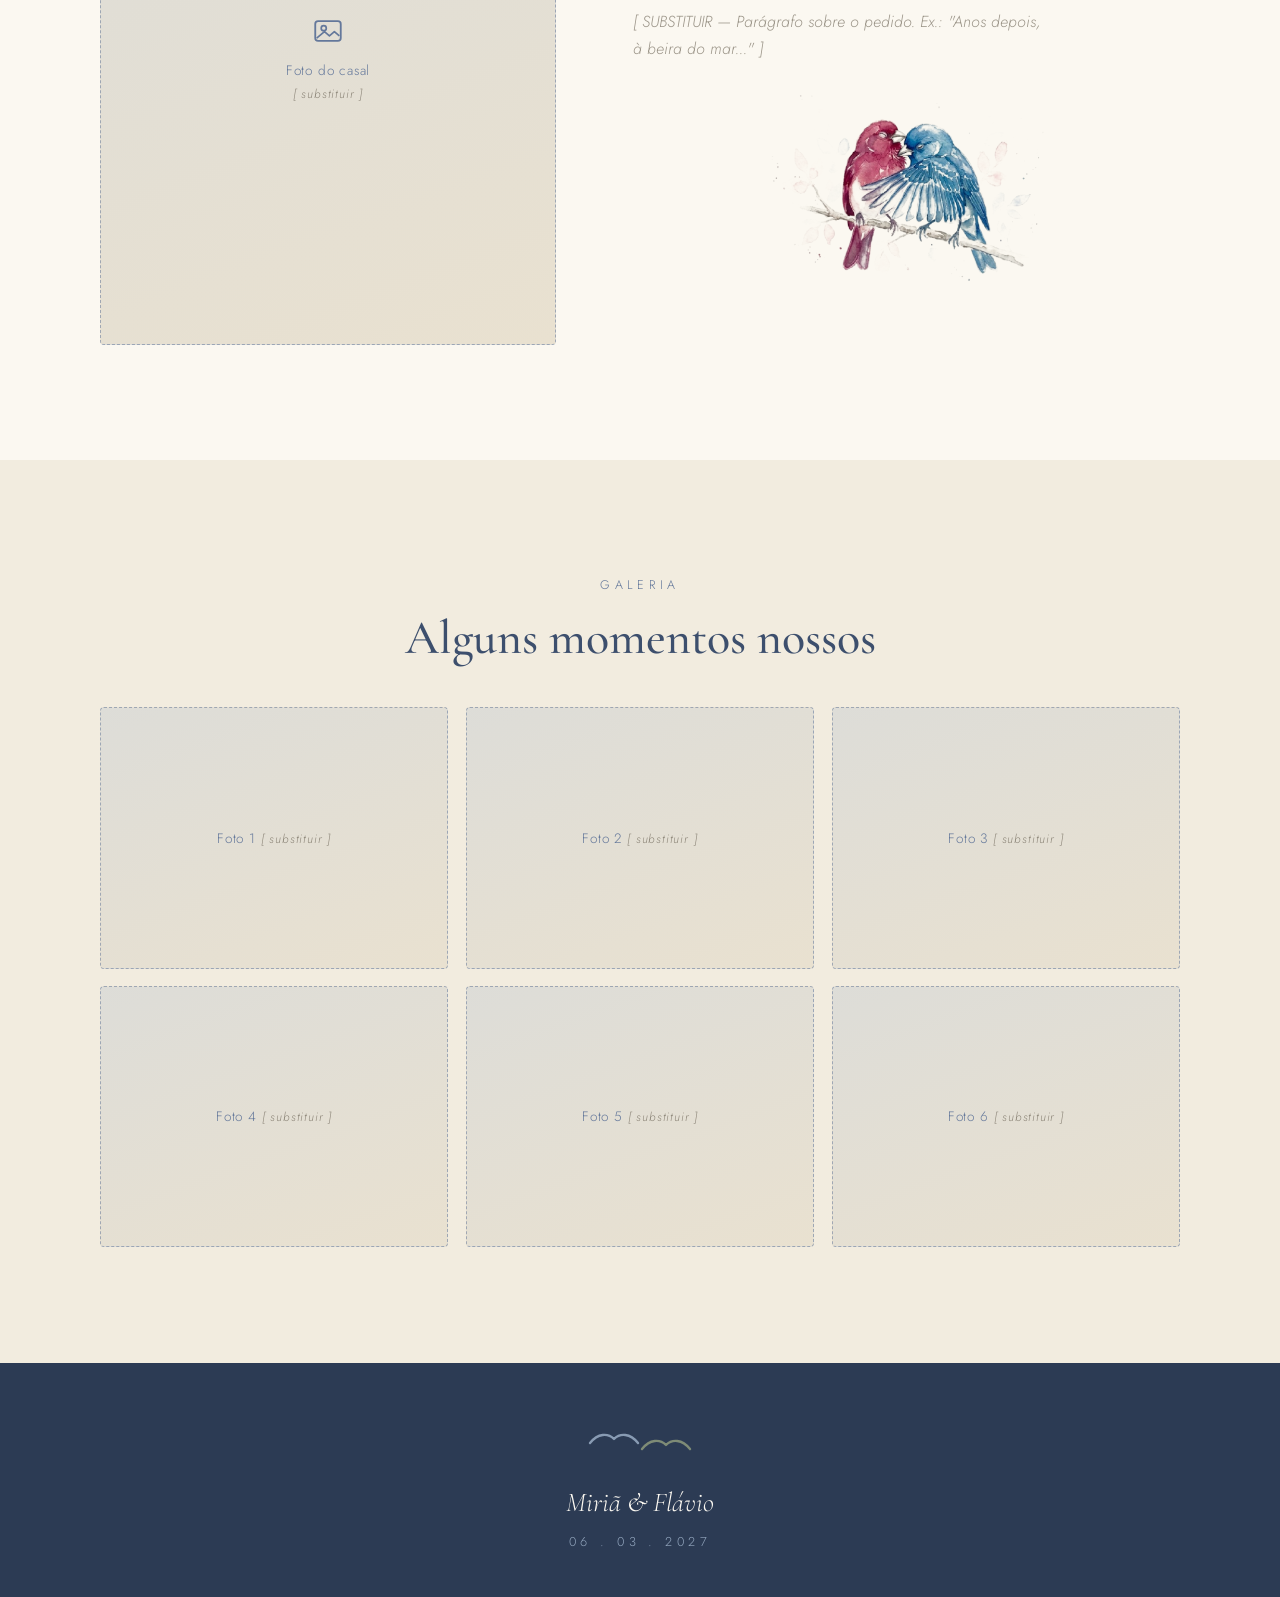
==== commit 87432a88: "RSVP funcional e card "Onde" preenchido RSVP: o botão do card deixa de ser decorativo e abre um moda" ====
--- a/index.html
+++ b/index.html
@@ -64,8 +64,8 @@
         </div>
         <p class="eyebrow">Confirme sua presença</p>
         <h2 class="rsvp__title">Queremos você com a gente</h2>
-        <p class="rsvp__text">Em breve você poderá confirmar sua presença por aqui mesmo.</p>
-        <button class="rsvp__btn" disabled>Confirmação em breve</button>
+        <p class="rsvp__text">Nos ajude a organizar tudo — confirme sua presença por aqui.</p>
+        <button class="rsvp__btn" id="rsvpBtn">Confirmar presença</button>
       </div>
     </section>
 
@@ -76,13 +76,16 @@
         <h2>Onde, presentes &amp; como</h2>
         <div class="selos">
 
-          <article class="selo">
+          <!-- O href aponta pro mapa de propósito: sem JS o link ainda leva a algum
+               lugar útil em vez de virar um link morto. Com JS, abre o modal. -->
+          <a class="selo selo--onde" id="ondeCard" href="https://www.google.com/maps/search/?api=1&amp;query=Fazenda+Brisa+do+Mar%2C+Palho%C3%A7a+-+SC" target="_blank" rel="noopener">
             <div class="selo__art" aria-hidden="true">
               <img src="assets/img/selo-ninho.png" alt="">
             </div>
             <h3>Onde</h3>
-            <p class="placeholder-text">[ Nome do espaço ]<br>[ Endereço completo ]<br>[ Cidade — UF ]<br>[ horário da cerimônia ]<br>[ horário da recepção ]</p>
-          </article>
+            <p class="onde__nome">Fazenda Brisa do Mar</p>
+            <p class="onde__end">Estrada Geral do Maciambú<br>Palhoça — SC, 88130-000</p>
+          </a>
 
           <article class="selo">
             <div class="selo__art" aria-hidden="true">
@@ -173,6 +176,15 @@
     <p class="footer__date">06 . 03 . 2027</p>
   </footer>
 
+  <!-- ============ MODAL (serve o RSVP e o card Onde) ============ -->
+  <div class="modal" id="modal" hidden>
+    <div class="modal__fundo" data-fechar></div>
+    <div class="modal__caixa" role="dialog" aria-modal="true" aria-labelledby="modalTitulo">
+      <button class="modal__x" id="modalX" data-fechar aria-label="Fechar">&times;</button>
+      <div id="modalCorpo"></div>
+    </div>
+  </div>
+
   <script src="js/main.js"></script>
 </body>
 </html>
--- a/css/styles.css
+++ b/css/styles.css
@@ -428,9 +428,10 @@
   border: 1px solid var(--indigo);
   background: transparent;
   color: var(--indigo);
-  cursor: not-allowed;
-  opacity: .85;
-}
+  cursor: pointer;
+  transition: background .25s, color .25s;
+}
+.rsvp__btn:hover { background: var(--indigo); color: #fff; }
 
 /* ============ FOOTER ============ */
 .footer {
@@ -455,6 +456,165 @@
   letter-spacing: .35em;
   color: var(--solitude);
 }
+
+/* ============ CARD "ONDE" ============ */
+.selo--onde { display: block; text-decoration: none; color: inherit; cursor: pointer; }
+.onde__nome {
+  font-family: var(--serif);
+  font-size: 1.12rem;
+  font-style: italic;
+  color: var(--indigo);
+  margin-bottom: .35rem;
+}
+.onde__end { font-size: .92rem; line-height: 1.6; }
+
+/* ============ MODAL ============ */
+.modal[hidden] { display: none; }
+.modal {
+  position: fixed;
+  inset: 0;
+  z-index: 200;
+  display: flex;
+  align-items: center;
+  justify-content: center;
+  padding: 1.2rem;
+}
+
+.modal__fundo {
+  position: absolute;
+  inset: 0;
+  background: color-mix(in srgb, var(--navy) 72%, transparent);
+  backdrop-filter: blur(4px);
+  animation: modalFundo .3s ease;
+}
+@keyframes modalFundo { from { opacity: 0; } }
+
+.modal__caixa {
+  position: relative;
+  width: 100%;
+  max-width: 440px;
+  max-height: 92dvh;      /* dvh e nao vh: no Safari do iPhone a barra corta o vh */
+  overflow-y: auto;
+  background: #fff;
+  border-radius: 6px;
+  text-align: center;
+  box-shadow: 0 30px 70px -30px black;
+  animation: modalSobe .32s cubic-bezier(.2, .8, .3, 1);
+}
+@keyframes modalSobe { from { opacity: 0; transform: translateY(16px) scale(.97); } }
+@media (prefers-reduced-motion: reduce) {
+  .modal__fundo, .modal__caixa { animation: none; }
+}
+
+.modal__pad { padding: 2.6rem 1.8rem 2.2rem; }
+
+.modal__x {
+  position: absolute;
+  top: .5rem; right: .7rem;
+  z-index: 3;
+  padding: .3rem .5rem;
+  font-size: 1.9rem;
+  line-height: 1;
+  color: var(--taupe);
+  background: none;
+  border: 0;
+  cursor: pointer;
+}
+.modal__x:hover { color: var(--indigo); }
+
+.modal__art { width: 92px; margin: 0 auto 1rem; }
+.modal__art img { width: 100%; height: auto; }
+
+.modal__titulo {
+  font-family: var(--serif);
+  font-style: italic;
+  font-weight: 400;
+  color: var(--indigo);
+  font-size: clamp(1.45rem, 5.5vw, 1.9rem);
+  line-height: 1.2;
+  margin-bottom: 1.4rem;
+}
+
+.modal__texto { color: var(--taupe); margin-top: .3rem; }
+
+/* ---- formulário do RSVP ---- */
+.modal__campo {
+  width: 100%;
+  font-family: var(--sans);
+  font-size: 1.05rem;   /* menos que 1rem faz o iOS dar zoom ao focar */
+  font-weight: 300;
+  color: var(--ink);
+  text-align: center;
+  background: var(--paper);
+  border: 1px solid color-mix(in srgb, var(--blue) 45%, transparent);
+  border-radius: 4px;
+  padding: .95rem 1rem;
+}
+.modal__campo:focus { outline: 2px solid var(--solitude); outline-offset: 2px; border-color: var(--blue); }
+.modal__campo::placeholder { color: color-mix(in srgb, var(--taupe) 70%, transparent); }
+
+.modal__erro {
+  display: block;
+  min-height: 1.25rem;
+  margin: .55rem 0 1rem;
+  font-size: .82rem;
+  color: #9C4A3C;
+}
+
+.modal__btn {
+  font-family: var(--sans);
+  font-size: .82rem;
+  letter-spacing: .22em;
+  text-transform: uppercase;
+  padding: .95rem 2.4rem;
+  border-radius: 999px;
+  border: 1px solid var(--indigo);
+  background: var(--indigo);
+  color: #fff;
+  cursor: pointer;
+  transition: opacity .2s;
+}
+.modal__btn:hover { opacity: .88; }
+.modal__btn[disabled] { opacity: .55; cursor: progress; }
+
+/* ---- as duas saídas do modal "Onde" ---- */
+.onde__sub { font-size: .88rem; color: var(--taupe); line-height: 1.55; margin: -.9rem 0 1.6rem; }
+
+.opcao {
+  display: block;
+  overflow: hidden;
+  text-decoration: none;
+  color: inherit;
+  background: #fff;
+  border: 1.5px dashed color-mix(in srgb, var(--blue) 55%, transparent);
+  border-radius: 4px;
+  transition: transform .25s ease, box-shadow .25s ease, border-color .25s;
+}
+.opcao + .opcao { margin-top: .9rem; }
+.opcao:hover {
+  transform: translateY(-3px);
+  border-color: var(--blue);
+  box-shadow: 0 14px 30px -20px color-mix(in srgb, var(--navy) 60%, transparent);
+}
+
+.opcao__capa { height: 96px; overflow: hidden; position: relative;
+  background: linear-gradient(160deg, var(--linen), var(--sage-lt)); }
+.opcao__capa img { width: 100%; height: 100%; object-fit: cover; object-position: 50% 42%; display: block; }
+.opcao__capa svg { position: absolute; inset: 0; width: 100%; height: 100%; }
+
+.opcao__pin { animation: pinPula 2.6s ease-in-out infinite; transform-origin: 50% 100%; }
+@keyframes pinPula { 0%, 100% { transform: translateY(0); } 50% { transform: translateY(-5px); } }
+@media (prefers-reduced-motion: reduce) { .opcao__pin { animation: none; } }
+
+.opcao__corpo { padding: .95rem 1rem 1.05rem; }
+.opcao__nome {
+  font-family: var(--sans);
+  font-size: .78rem;
+  letter-spacing: .22em;
+  text-transform: uppercase;
+  color: var(--indigo);
+}
+.opcao__desc { font-size: .84rem; color: var(--taupe); margin-top: .25rem; }
 
 /* ============ RESPONSIVO ============ */
 @media (max-width: 760px) {
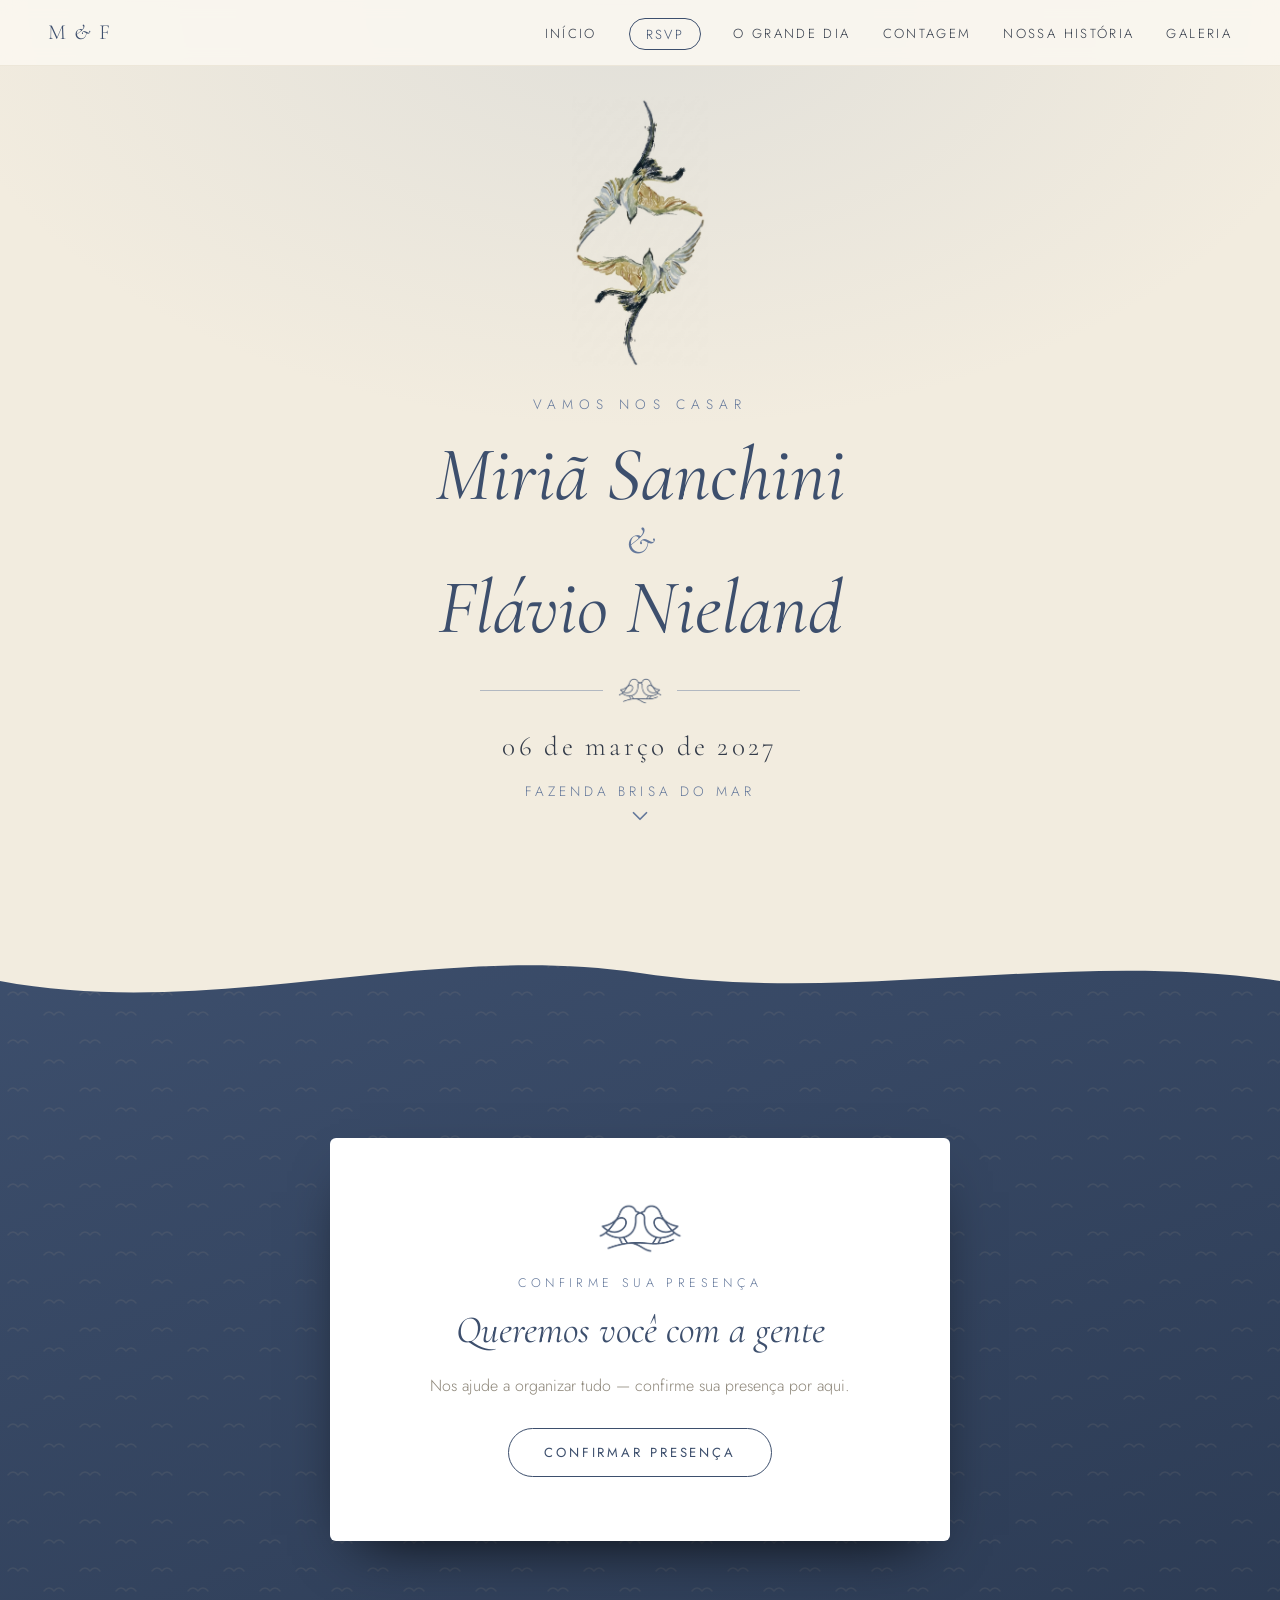
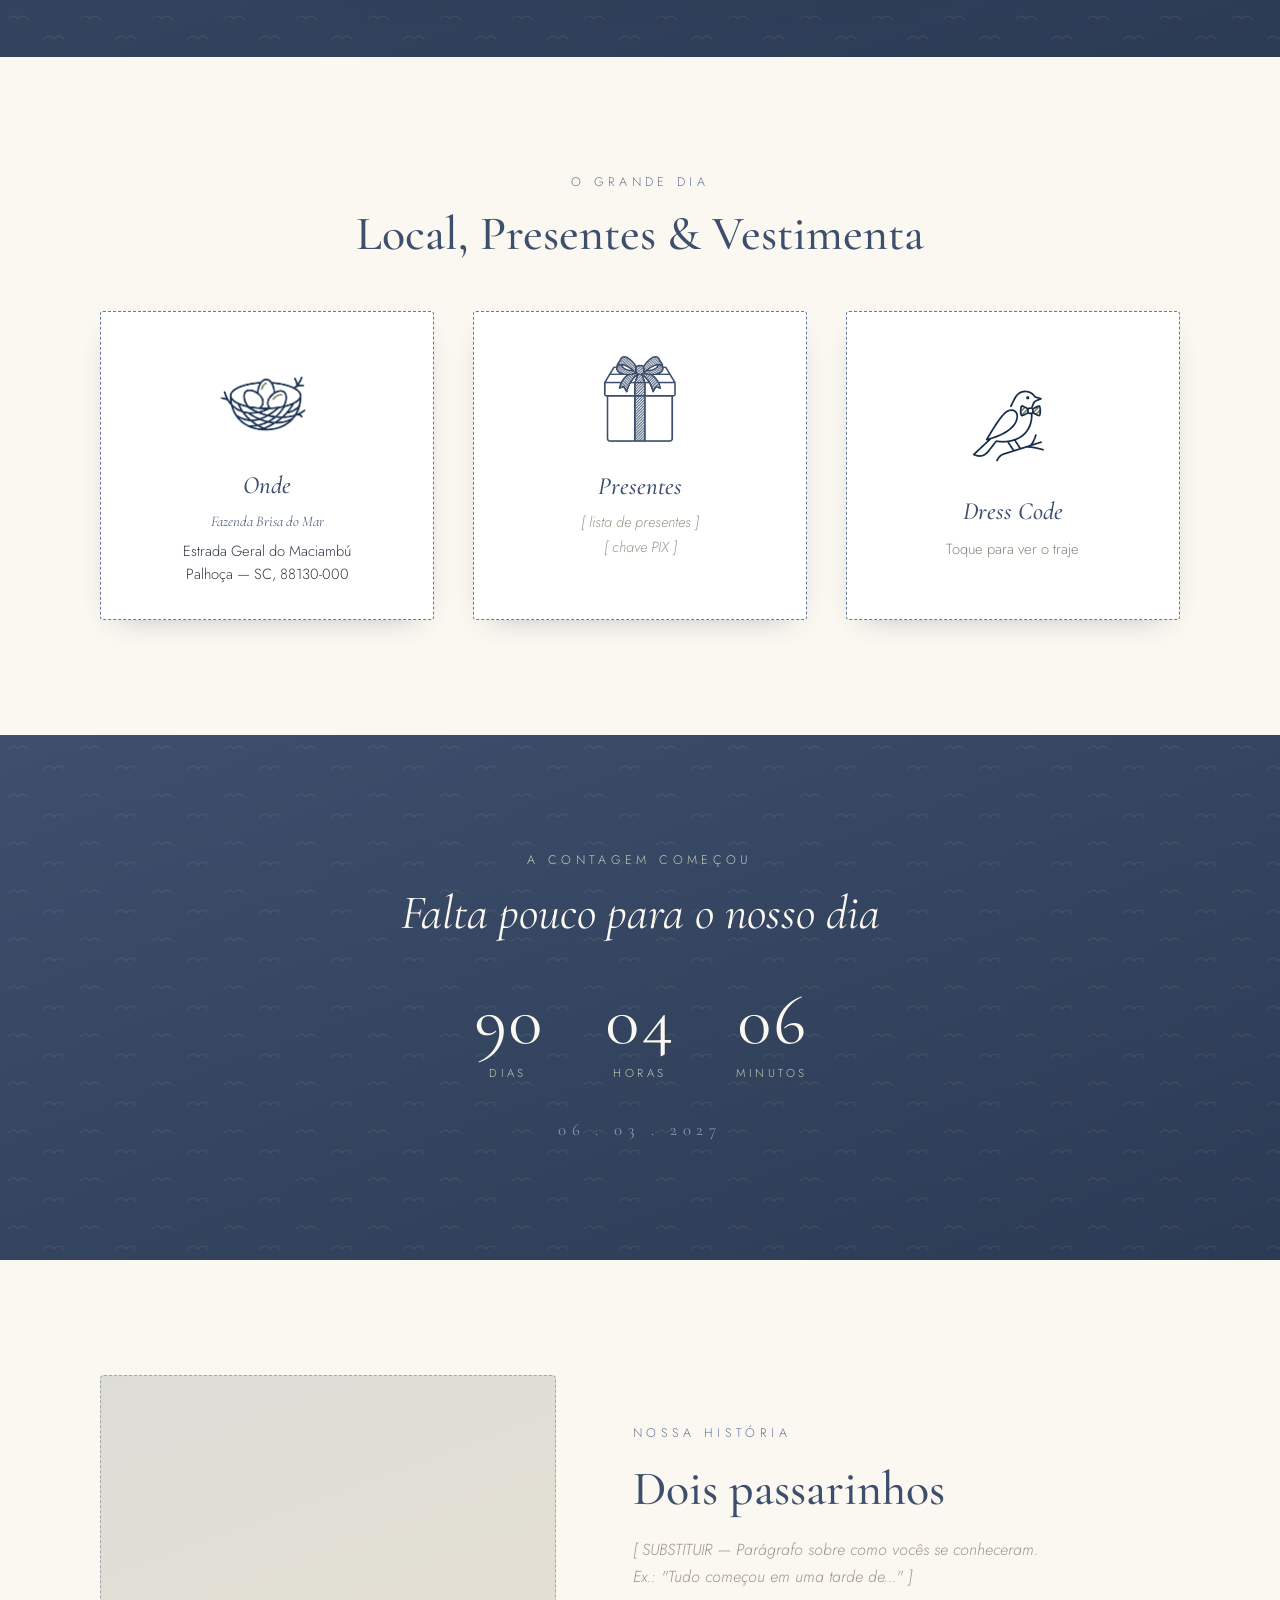
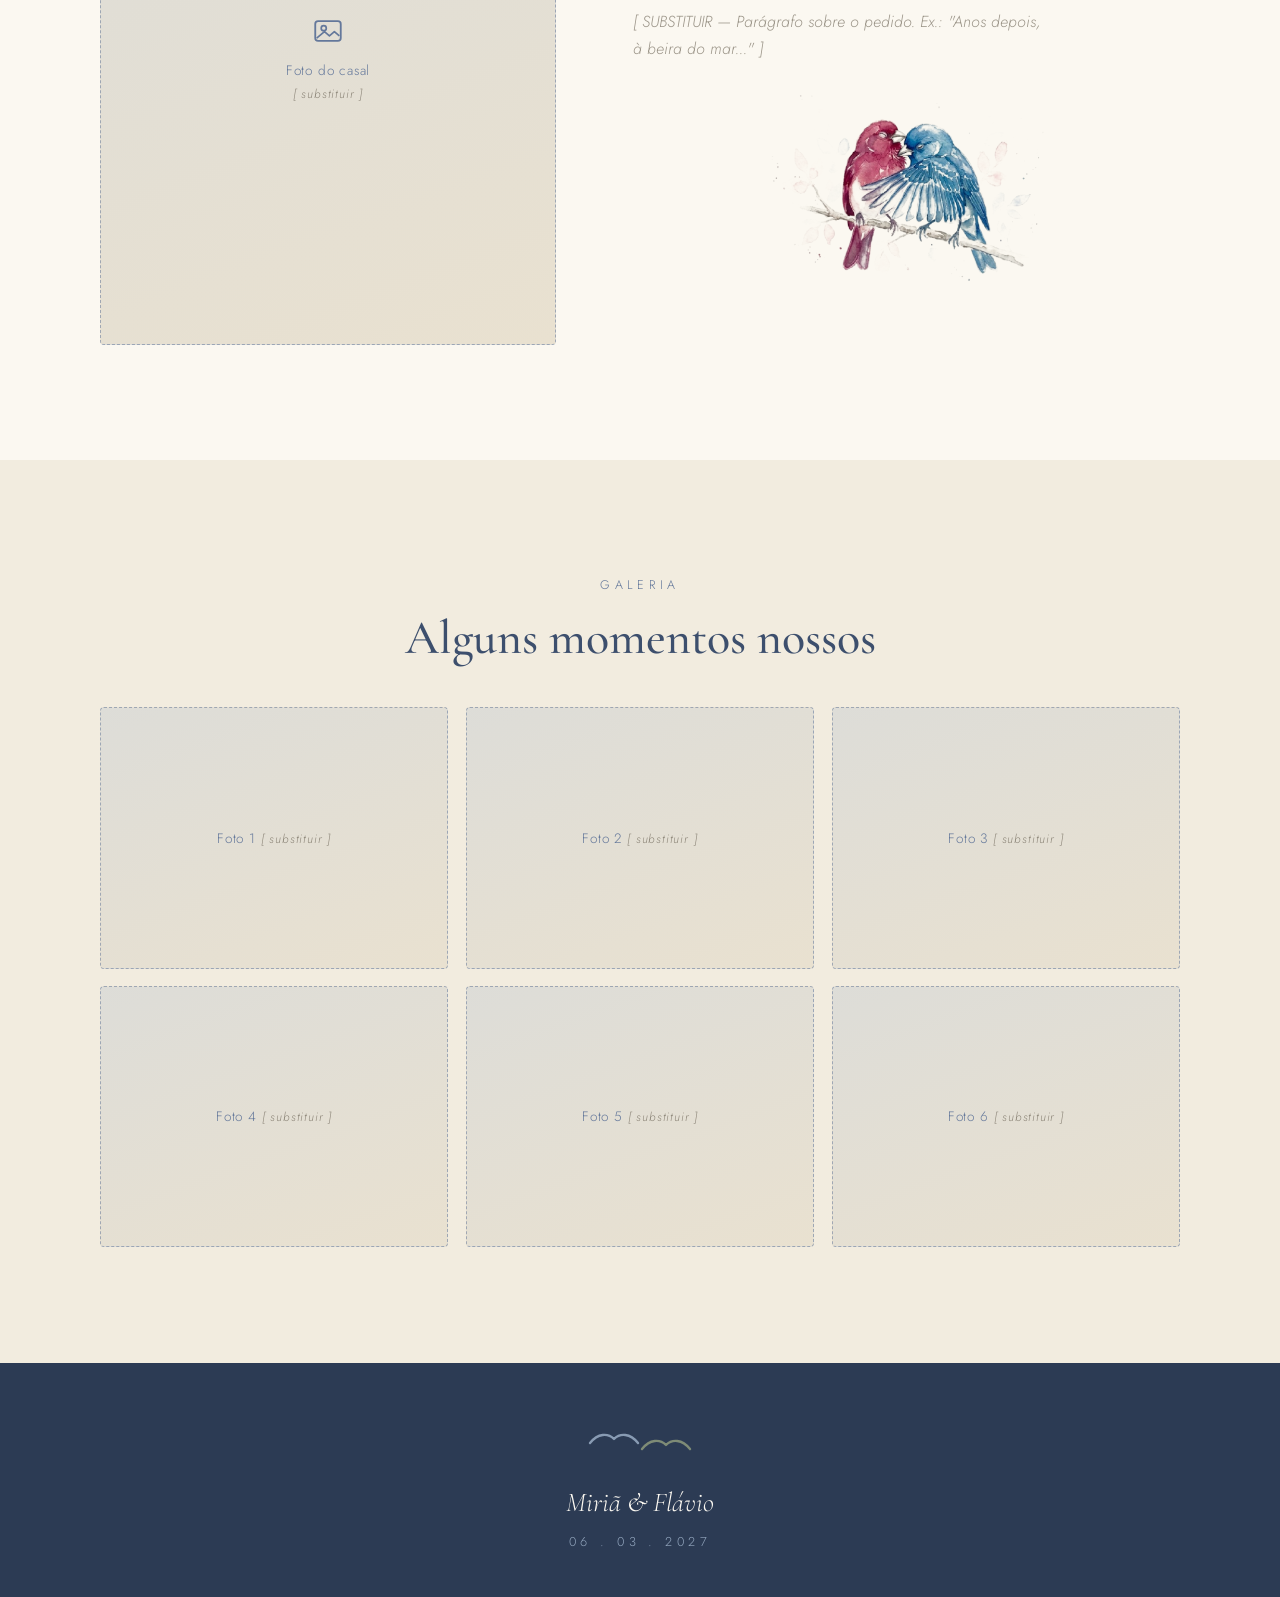
==== commit 4f9c768e: "Dress Code com três módulos expansíveis O card "Dress Code" deixa de ser placeholder e abre um pop-u" ====
--- a/index.html
+++ b/index.html
@@ -73,7 +73,7 @@
     <section class="section grande-dia" id="grande-dia">
       <div class="section__inner">
         <p class="eyebrow">O Grande Dia</p>
-        <h2>Onde, presentes &amp; como</h2>
+        <h2>Local, Presentes &amp; Vestimenta</h2>
         <div class="selos">
 
           <!-- O href aponta pro mapa de propósito: sem JS o link ainda leva a algum
@@ -95,13 +95,16 @@
             <p class="placeholder-text">[ lista de presentes ]<br>[ chave PIX ]</p>
           </article>
 
-          <article class="selo">
-            <div class="selo__art" aria-hidden="true">
+          <!-- botão, e não <article>: sem href natural pra onde cair, quem abre o
+               modal aqui é o próprio card. <button> já dá foco e teclado de graça.
+               O <h3> virou <span>: heading dentro de <button> é HTML inválido. -->
+          <button class="selo selo--dc" id="dressCodeBtn" type="button">
+            <span class="selo__art" aria-hidden="true">
               <img src="assets/img/selo-gravata.png" alt="">
-            </div>
-            <h3>Dress Code</h3>
-            <p class="placeholder-text">[ Traje — ex.: esporte fino ]<br>[ Observações — tons, calçados, clima ]</p>
-          </article>
+            </span>
+            <span class="selo__h3">Dress Code</span>
+            <span class="dc__cta">Toque para ver o traje</span>
+          </button>
 
         </div>
       </div>
@@ -176,7 +179,7 @@
     <p class="footer__date">06 . 03 . 2027</p>
   </footer>
 
-  <!-- ============ MODAL (serve o RSVP e o card Onde) ============ -->
+  <!-- ============ MODAL (serve o RSVP, o card Onde e o Dress Code) ============ -->
   <div class="modal" id="modal" hidden>
     <div class="modal__fundo" data-fechar></div>
     <div class="modal__caixa" role="dialog" aria-modal="true" aria-labelledby="modalTitulo">
@@ -185,6 +188,55 @@
     </div>
   </div>
 
+  <!-- ============ CONTEÚDO DO DRESS CODE ============
+       Fica aqui, e não numa string no main.js, porque é o conteúdo que mais
+       muda: trocar um texto ou uma foto é mexer só neste bloco.
+       <details name="dc"> abre um e fecha os outros sem uma linha de JS. -->
+  <template id="dressCodeTpl">
+    <div class="modal__pad dc__pad dc">
+      <h3 class="modal__titulo dc__titulo" id="modalTitulo">Dress Code</h3>
+
+      <details name="dc">
+        <summary>
+          <div class="dc__capa">
+            <img src="assets/img/dresscode/mini-convidados.jpg" alt="">
+            <div class="dc__capa-rot"><span class="dc__capa-nome">Convidados</span><span class="dc__mais" aria-hidden="true">+</span></div>
+          </div>
+        </summary>
+        <div class="dc__corpo">
+          <p class="dc__texto">Esporte fino, para ele e para elas.</p>
+          <figure class="dc__fig dc__fig--vertical"><img src="assets/img/dresscode/convidados.jpg" alt="Referência de esporte fino" loading="lazy"></figure>
+        </div>
+      </details>
+
+      <details name="dc">
+        <summary>
+          <div class="dc__capa">
+            <img src="assets/img/dresscode/mini-madrinhas.jpg" alt="">
+            <div class="dc__capa-rot"><span class="dc__capa-nome">Madrinhas</span><span class="dc__mais" aria-hidden="true">+</span></div>
+          </div>
+        </summary>
+        <div class="dc__corpo">
+          <p class="dc__texto">Rosa claro.</p>
+          <figure class="dc__fig dc__fig--grupo"><img src="assets/img/dresscode/madrinhas.jpg" alt="Referência de vestidos em rosa claro" loading="lazy"></figure>
+        </div>
+      </details>
+
+      <details name="dc">
+        <summary>
+          <div class="dc__capa">
+            <img src="assets/img/dresscode/mini-padrinhos.jpg" alt="">
+            <div class="dc__capa-rot"><span class="dc__capa-nome">Padrinhos</span><span class="dc__mais" aria-hidden="true">+</span></div>
+          </div>
+        </summary>
+        <div class="dc__corpo">
+          <p class="dc__texto">Terno preto e camisa branca.</p>
+          <figure class="dc__fig dc__fig--vertical"><img src="assets/img/dresscode/padrinhos.jpg" alt="Referência de terno preto com camisa branca" loading="lazy"></figure>
+        </div>
+      </details>
+    </div>
+  </template>
+
   <script src="js/main.js"></script>
 </body>
 </html>
--- a/css/styles.css
+++ b/css/styles.css
@@ -616,6 +616,110 @@
 }
 .opcao__desc { font-size: .84rem; color: var(--taupe); margin-top: .25rem; }
 
+/* ============ DRESS CODE ============ */
+/* o card do dress code é um <button>, então precisa do reset */
+.selo--dc {
+  font: inherit;
+  color: inherit;
+  text-align: center;
+  width: 100%;
+  display: block;
+  cursor: pointer;
+  appearance: none;
+}
+.selo--dc:focus-visible { outline: 2px solid var(--blue); outline-offset: 3px; }
+
+/* <span> é inline: sem isto o width de 108px do .selo__art é ignorado e o
+   passarinho estica até a largura do card */
+.selo--dc .selo__art { display: block; }
+
+/* <span> com cara de h3: heading não pode viver dentro de <button> */
+.selo--dc .selo__h3 {
+  display: block;
+  font-family: var(--serif);
+  font-weight: 500;
+  font-style: italic;
+  font-size: 1.55rem;
+  line-height: 1.15;
+  color: var(--indigo);
+  margin-bottom: .6rem;
+}
+.dc__cta { font-size: .92rem; color: var(--taupe); }
+
+/* ---- modal do dress code ---- */
+.modal__caixa--dc { max-width: 520px; }
+.dc__pad { padding: 2.6rem 1.3rem 1.8rem; }
+.dc__titulo { margin-bottom: 1.8rem; }
+
+.dc details {
+  background: #fff;
+  border: 1.5px dashed color-mix(in srgb, var(--blue) 55%, transparent);
+  border-radius: 4px;
+  overflow: hidden;
+  transition: border-color .25s;
+}
+.dc details + details { margin-top: 1rem; }
+.dc details[open] { border-color: var(--blue); }
+.dc summary { display: block; cursor: pointer; list-style: none; }
+.dc summary::-webkit-details-marker { display: none; }
+
+/* a capa é sempre a miniatura recortada — serve de cabeçalho aberto ou fechado */
+.dc__capa { position: relative; height: 120px; overflow: hidden; }
+.dc__capa img { width: 100%; height: 100%; object-fit: cover; display: block; transition: transform .35s ease; }
+.dc summary:hover .dc__capa img { transform: scale(1.04); }
+.dc__capa::after {
+  content: '';
+  position: absolute;
+  inset: 0;
+  background: linear-gradient(to right,
+    color-mix(in srgb, var(--navy) 96%, transparent) 0%,
+    color-mix(in srgb, var(--navy) 74%, transparent) 44%,
+    color-mix(in srgb, var(--navy) 22%, transparent) 100%);
+}
+.dc__capa-rot {
+  position: absolute;
+  inset: 0;
+  z-index: 2;
+  display: flex;
+  align-items: center;
+  justify-content: space-between;
+  padding: 0 1rem 0 1.15rem;
+}
+.dc__capa-nome {
+  font-family: var(--serif);
+  font-style: italic;
+  font-size: 1.45rem;
+  color: #fff;
+  text-shadow: 0 1px 12px rgba(0, 0, 0, .45);
+}
+.dc__mais {
+  flex: none;
+  width: 28px;
+  height: 28px;
+  border-radius: 50%;
+  border: 1px solid rgba(255, 255, 255, .7);
+  color: #fff;
+  display: grid;
+  place-items: center;
+  font-size: 1.05rem;
+  line-height: 1;
+  transition: transform .25s ease, background .25s;
+}
+.dc details[open] .dc__mais { transform: rotate(45deg); background: rgba(255, 255, 255, .18); }
+@media (prefers-reduced-motion: reduce) {
+  .dc__capa img, .dc__mais { transition: none; }
+}
+
+.dc__corpo { padding: 1.3rem 1.2rem 1.5rem; text-align: center; }
+.dc__texto { font-size: .98rem; line-height: 1.65; color: var(--ink); margin-bottom: 1.1rem; }
+
+/* sem object-fit aqui de propósito: cortar foto de roupa esconde o que a
+   pessoa precisa ver. Cada foto entra inteira, limitada só na largura. */
+.dc__fig { margin: 0 auto; border-radius: 3px; overflow: hidden; background: var(--linen); }
+.dc__fig img { width: 100%; height: auto; display: block; }
+.dc__fig--vertical { max-width: 215px; }
+.dc__fig--grupo { max-width: 100%; }
+
 /* ============ RESPONSIVO ============ */
 @media (max-width: 760px) {
   .nav__toggle { display: block; }
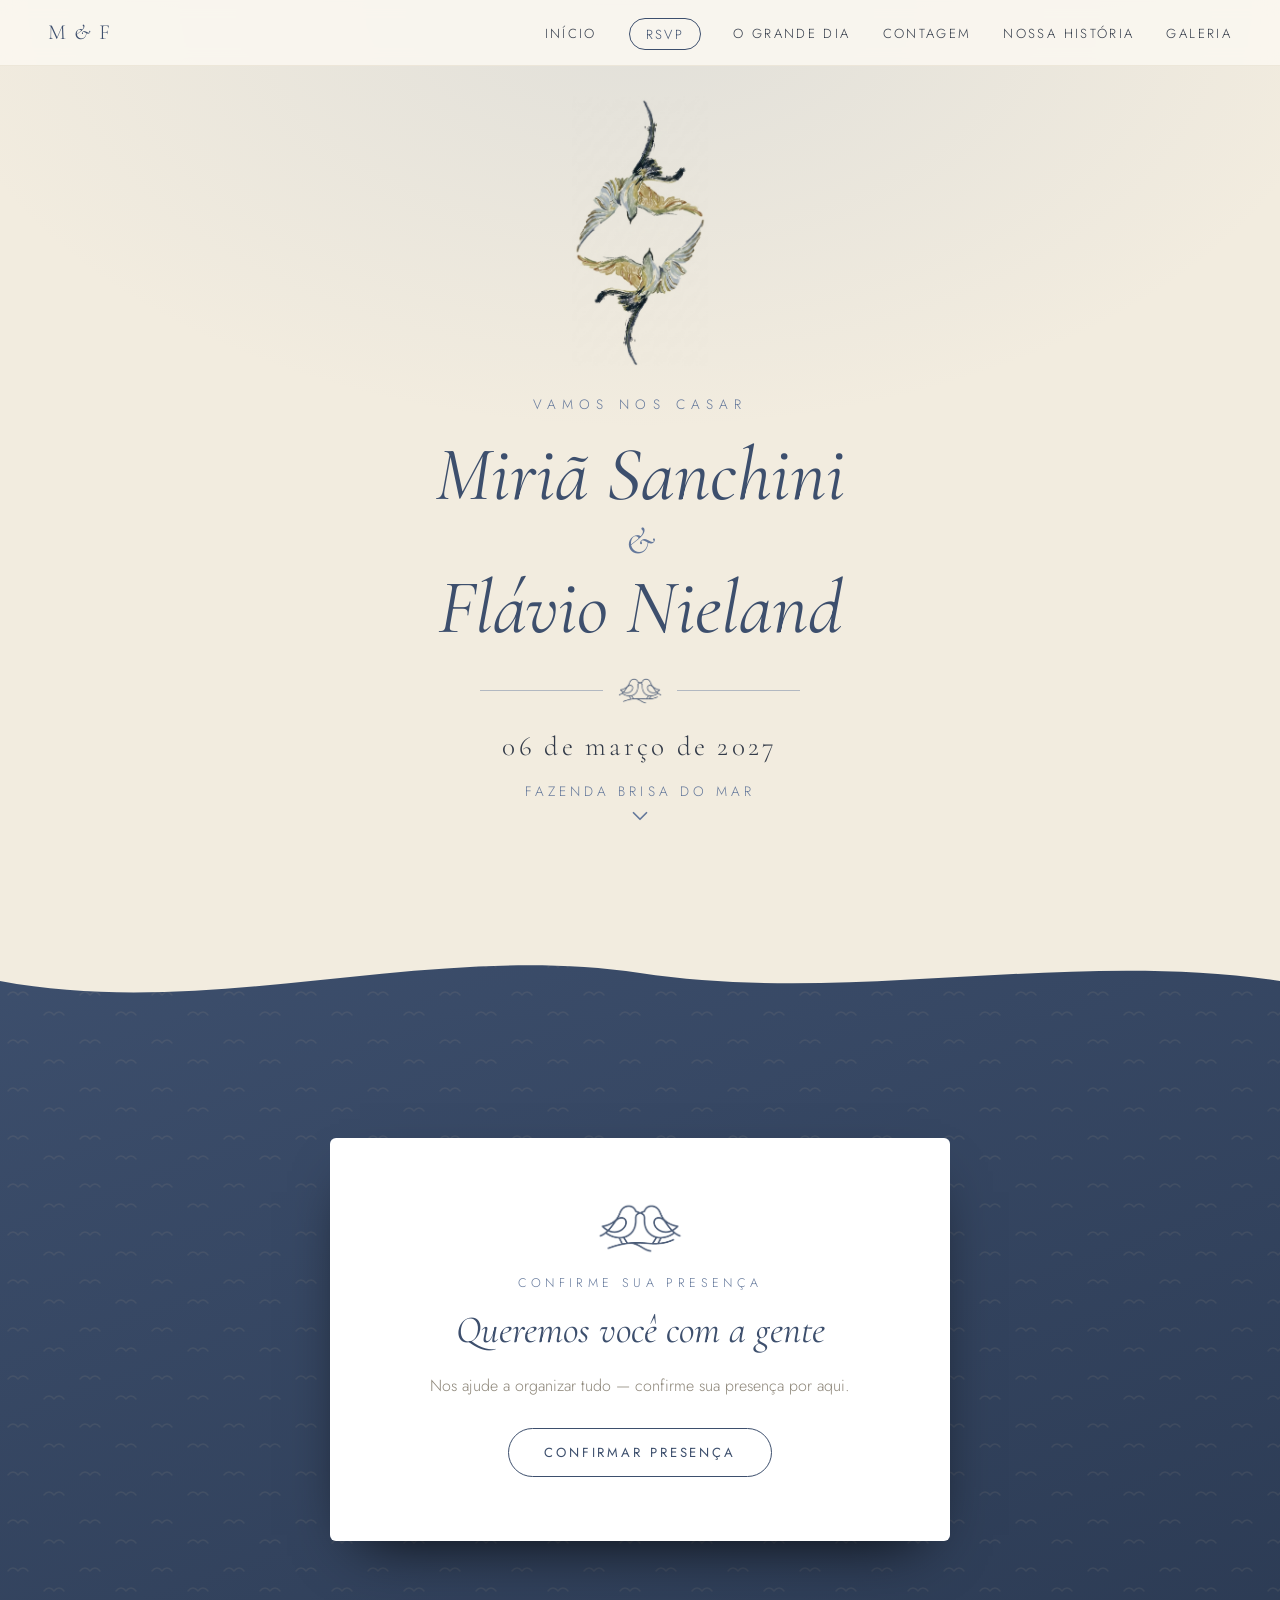
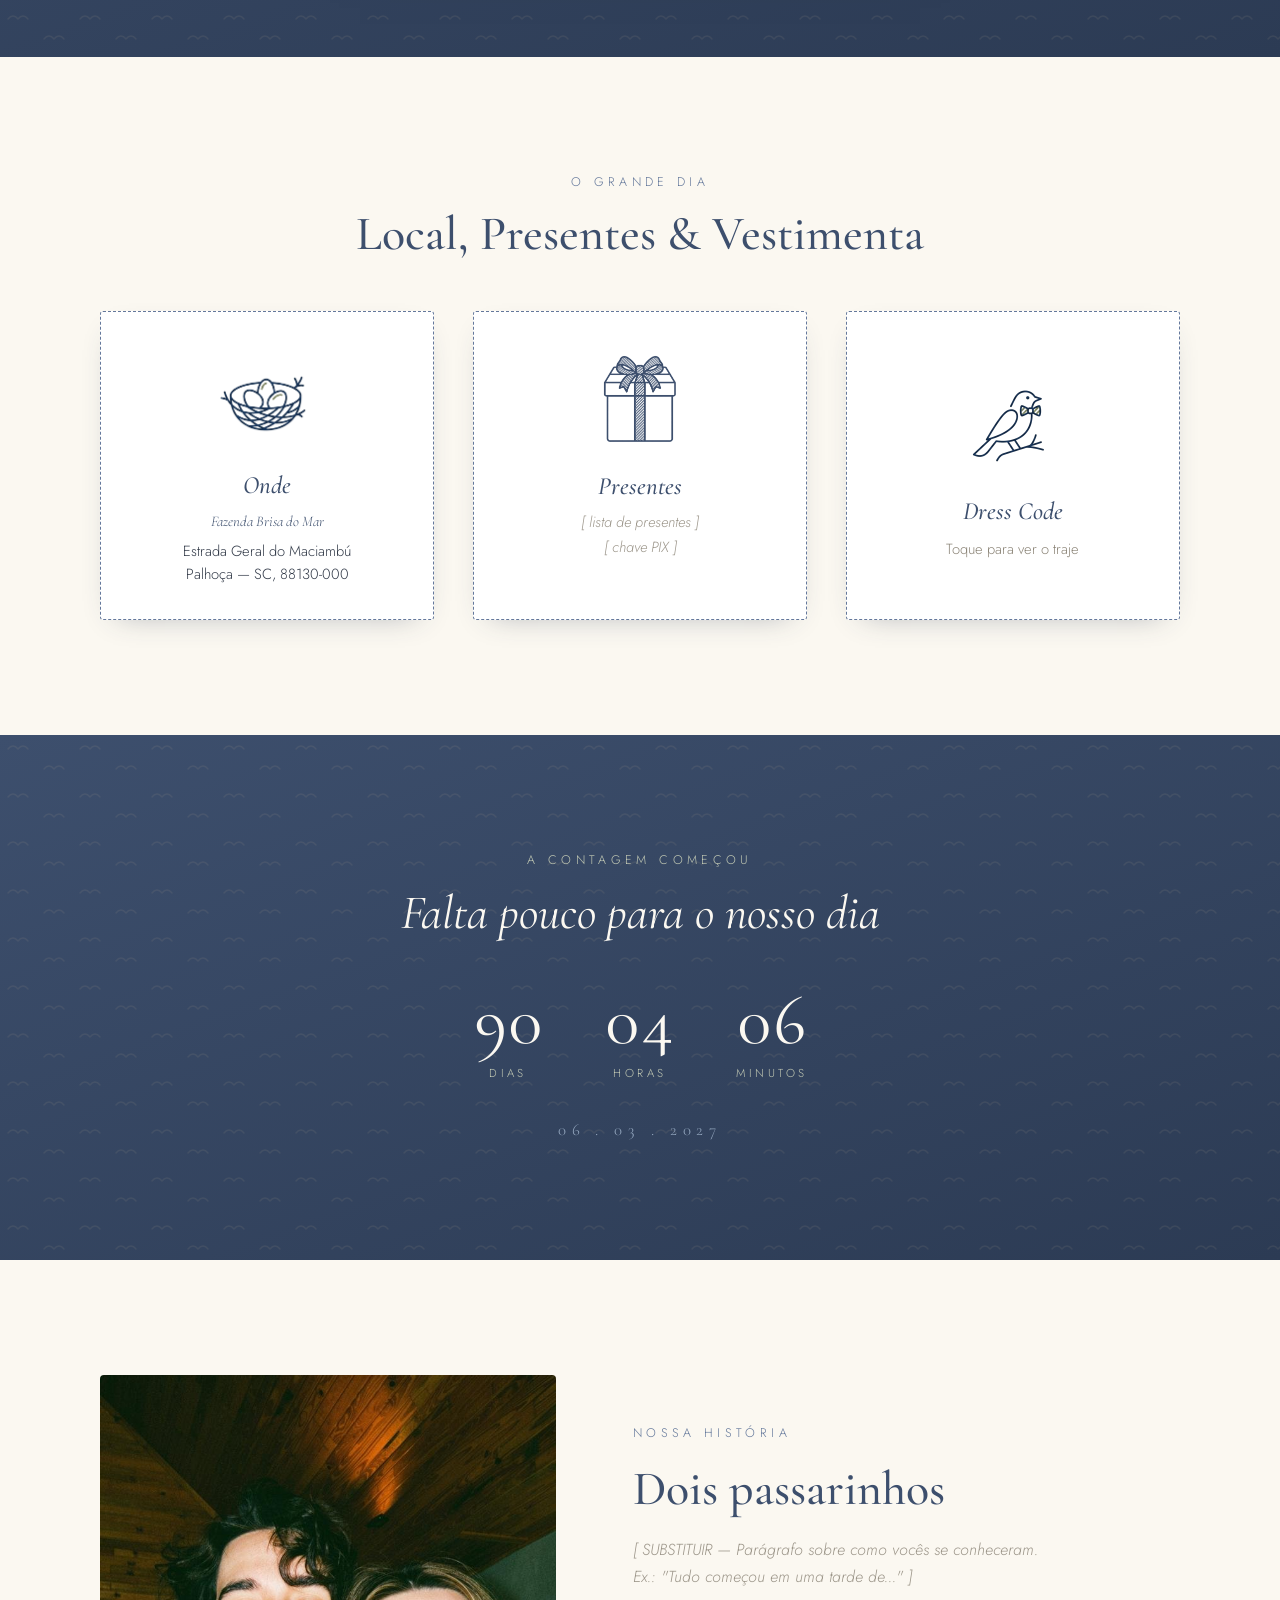
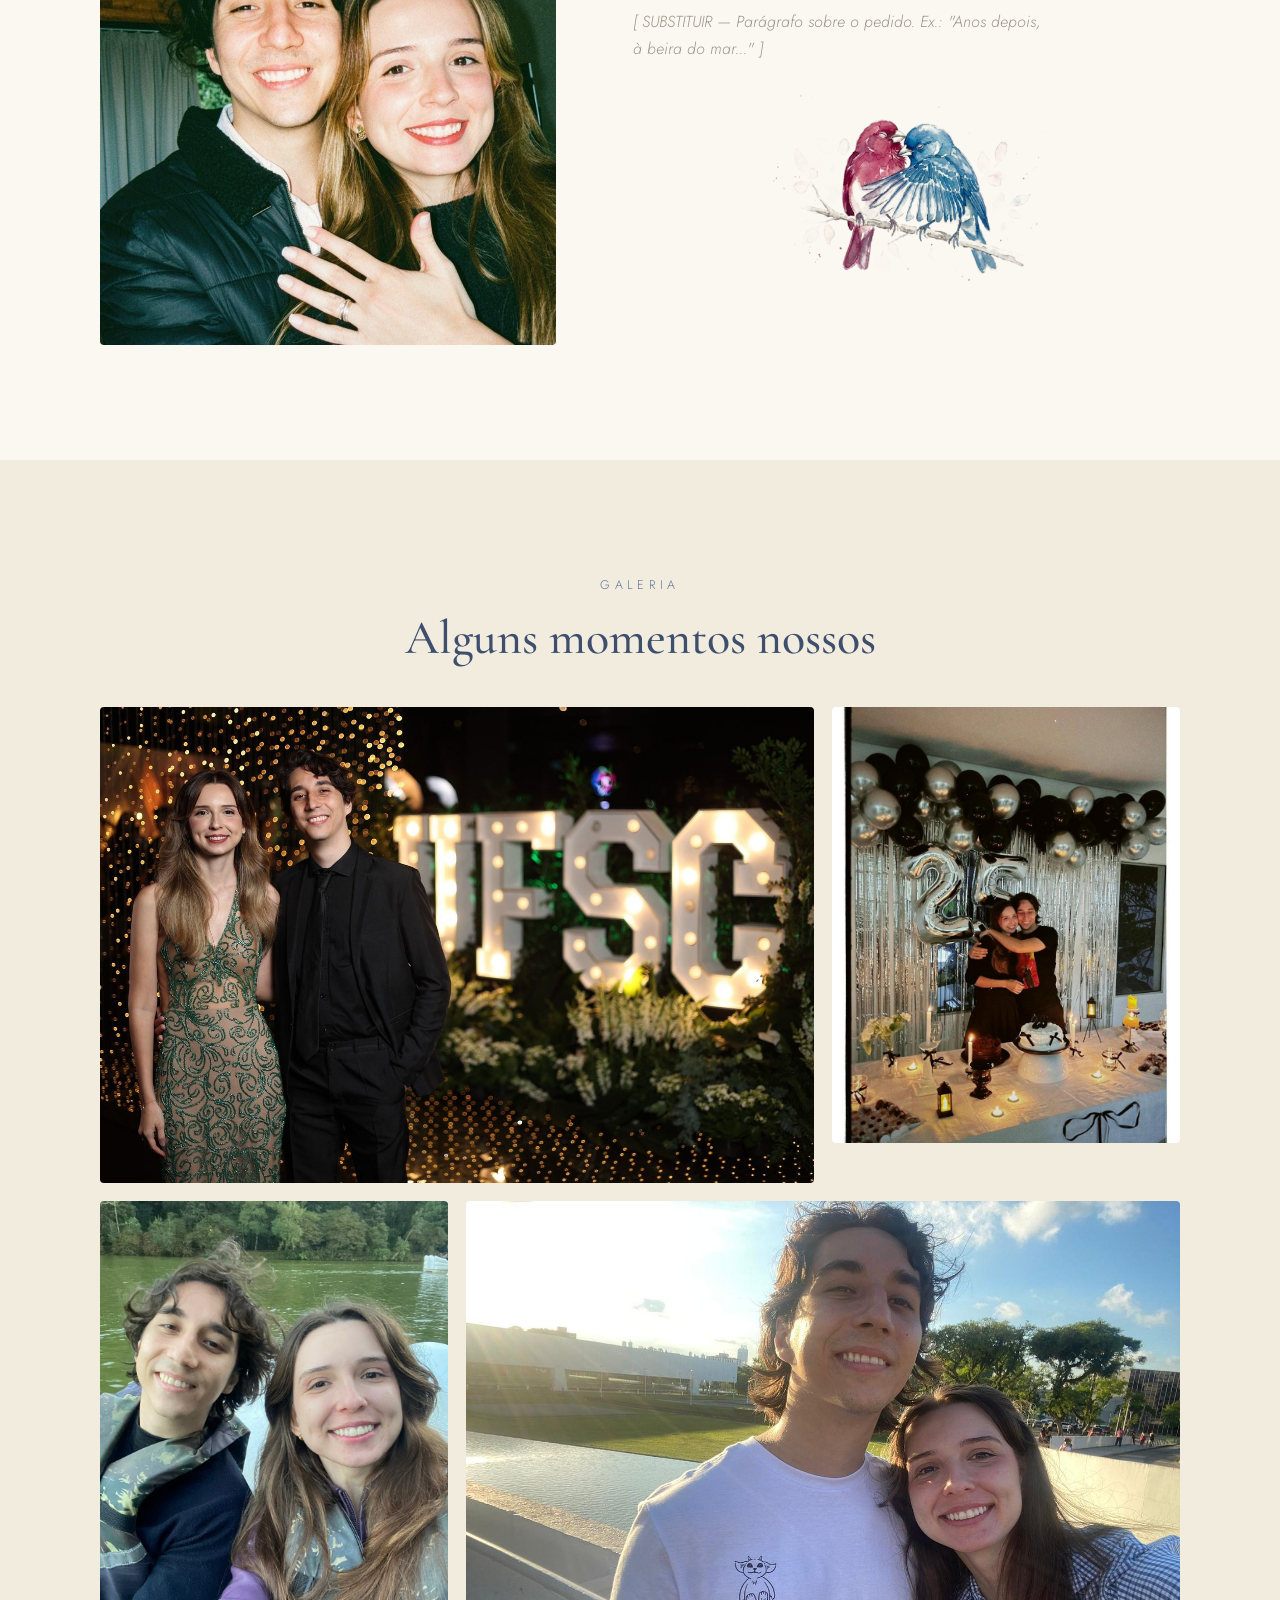
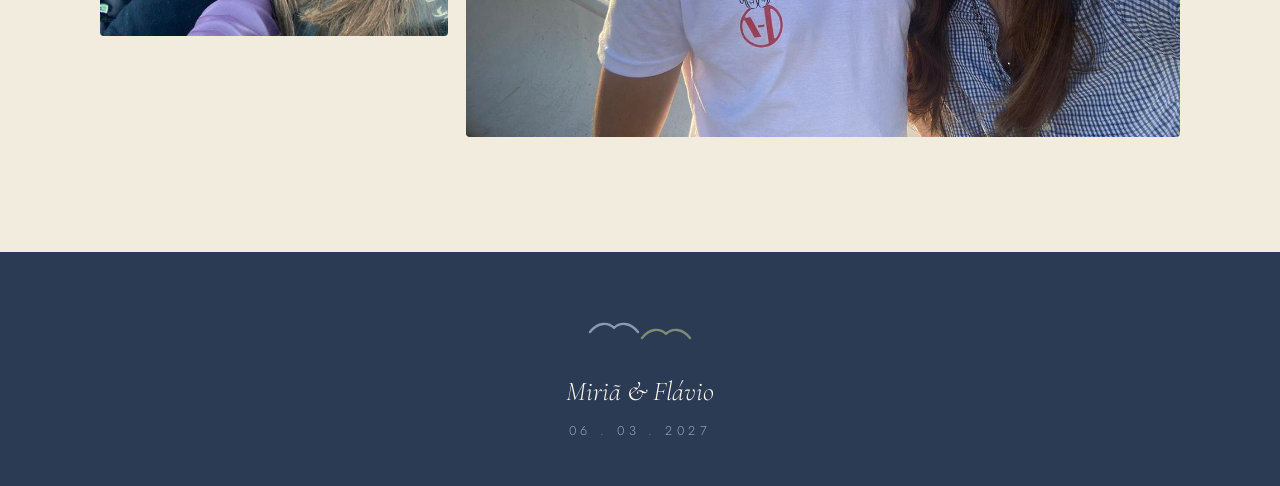
==== commit f7ff2d13: "Fotos do casal na Nossa História e na Galeria Substitui os placeholders pelas fotos reais: o pedido " ====
--- a/index.html
+++ b/index.html
@@ -129,11 +129,9 @@
     <section class="section historia" id="historia">
       <div class="section__inner historia__grid">
         <div class="historia__photo">
-          <!-- SLOT-FOTO: foto principal do casal (proporção 4:5) -->
-          <div class="photo-placeholder photo-placeholder--tall">
-            <svg viewBox="0 0 24 24" width="34" height="34"><rect x="3" y="5" width="18" height="14" rx="2" stroke="currentColor" stroke-width="1.3" fill="none"/><circle cx="9" cy="10" r="1.8" stroke="currentColor" stroke-width="1.2" fill="none"/><path d="M4 17 L9.5 12.5 L13 15.5 L16.5 12.5 L20 15.5" stroke="currentColor" stroke-width="1.2" fill="none" stroke-linejoin="round"/></svg>
-            <span>Foto do casal<br><em>[ substituir ]</em></span>
-          </div>
+          <figure class="historia__foto">
+            <img src="assets/img/fotos/historia-pedido.jpg" alt="Miriã e Flávio no dia do pedido de casamento" loading="lazy" decoding="async" width="720" height="1280">
+          </figure>
           <div class="historia__photo-frame" aria-hidden="true"></div>
         </div>
         <div class="historia__text">
@@ -154,13 +152,10 @@
         <p class="eyebrow">Galeria</p>
         <h2>Alguns momentos nossos</h2>
         <div class="galeria__grid">
-          <!-- SLOT-FOTO: galeria — 6 fotos do casal -->
-          <div class="photo-placeholder"><span>Foto 1 <em>[ substituir ]</em></span></div>
-          <div class="photo-placeholder"><span>Foto 2 <em>[ substituir ]</em></span></div>
-          <div class="photo-placeholder"><span>Foto 3 <em>[ substituir ]</em></span></div>
-          <div class="photo-placeholder"><span>Foto 4 <em>[ substituir ]</em></span></div>
-          <div class="photo-placeholder"><span>Foto 5 <em>[ substituir ]</em></span></div>
-          <div class="photo-placeholder"><span>Foto 6 <em>[ substituir ]</em></span></div>
+          <figure class="g-item g-item--wide g-item--formatura"><img src="assets/img/fotos/galeria-formatura.jpg" alt="Miriã e Flávio na formatura da UFSC" loading="lazy" decoding="async" width="1400" height="933"></figure>
+          <figure class="g-item g-item--tall g-item--aniversario"><img src="assets/img/fotos/galeria-aniversario.jpg" alt="Miriã e Flávio na festa de aniversário" loading="lazy" decoding="async" width="892" height="1280"></figure>
+          <figure class="g-item g-item--tall g-item--pedalinho"><img src="assets/img/fotos/galeria-pedalinho.jpg" alt="Miriã e Flávio no pedalinho" loading="lazy" decoding="async" width="960" height="1280"></figure>
+          <figure class="g-item g-item--wide g-item--beiramar"><img src="assets/img/fotos/galeria-beiramar.jpg" alt="Miriã e Flávio ao entardecer" loading="lazy" decoding="async" width="1280" height="960"></figure>
         </div>
       </div>
     </section>
@@ -204,7 +199,7 @@
           </div>
         </summary>
         <div class="dc__corpo">
-          <p class="dc__texto">Esporte fino, para ele e para elas.</p>
+          <p class="dc__texto">Esporte fino.</p>
           <figure class="dc__fig dc__fig--vertical"><img src="assets/img/dresscode/convidados.jpg" alt="Referência de esporte fino" loading="lazy"></figure>
         </div>
       </details>
@@ -217,7 +212,7 @@
           </div>
         </summary>
         <div class="dc__corpo">
-          <p class="dc__texto">Rosa claro.</p>
+          <p class="dc__texto">Vestido longo rosa claro.</p>
           <figure class="dc__fig dc__fig--grupo"><img src="assets/img/dresscode/madrinhas.jpg" alt="Referência de vestidos em rosa claro" loading="lazy"></figure>
         </div>
       </details>
--- a/css/styles.css
+++ b/css/styles.css
@@ -266,25 +266,38 @@
   mix-blend-mode: multiply; /* resquícios do papel somem sobre o fundo do site */
 }
 
-/* ============ FOTOS PLACEHOLDER ============ */
-.photo-placeholder {
-  display: flex;
-  flex-direction: column;
-  align-items: center;
-  justify-content: center;
-  gap: .7rem;
-  aspect-ratio: 4 / 3;
-  background:
-    linear-gradient(160deg, color-mix(in srgb, var(--solitude) 22%, var(--linen)), var(--linen-2));
-  border: 1.5px dashed color-mix(in srgb, var(--blue) 55%, transparent);
+/* ============ FOTOS ============ */
+.historia__foto {
+  margin: 0;
+  overflow: hidden;
   border-radius: 4px;
-  color: var(--blue);
-  text-align: center;
-  font-size: .85rem;
-  letter-spacing: .06em;
-}
-.photo-placeholder em { font-size: .75rem; color: var(--taupe); }
-.photo-placeholder--tall { aspect-ratio: 4 / 5; }
+  aspect-ratio: 4 / 5;
+}
+.historia__foto img {
+  display: block;
+  width: 100%;
+  height: 100%;
+  object-fit: cover;
+  object-position: 50% 22%; /* mantém os dois rostos e a mão com o anel no quadro */
+}
+
+.g-item {
+  margin: 0;
+  overflow: hidden;
+  border-radius: 4px;
+  background: var(--linen-2);
+}
+.g-item img { display: block; width: 100%; height: 100%; object-fit: cover; }
+
+/* mosaico em ziguezague: a horizontal ocupa duas colunas, a vertical dita a altura da linha */
+.g-item--wide { grid-column: span 2; }
+.g-item--tall { aspect-ratio: 4 / 5; }
+
+/* ponto de corte de cada foto, para ninguém ficar de fora do enquadramento */
+.g-item--formatura img   { object-position: 50% 50%; }
+.g-item--aniversario img { object-position: 50% 45%; }
+.g-item--pedalinho img   { object-position: 50% 40%; }
+.g-item--beiramar img    { object-position: 50% 32%; }
 
 /* ============ CONTAGEM ============ */
 .contagem {
@@ -743,6 +756,7 @@
   .selos { grid-template-columns: 1fr; max-width: 420px; margin: 0 auto; }
 
   .galeria__grid { grid-template-columns: repeat(2, 1fr); }
+  .g-item--wide { aspect-ratio: 3 / 2; }
 
   /* contador: 3 números em uma linha só */
   .contagem__grid { gap: clamp(1rem, 6vw, 2rem); flex-wrap: nowrap; }
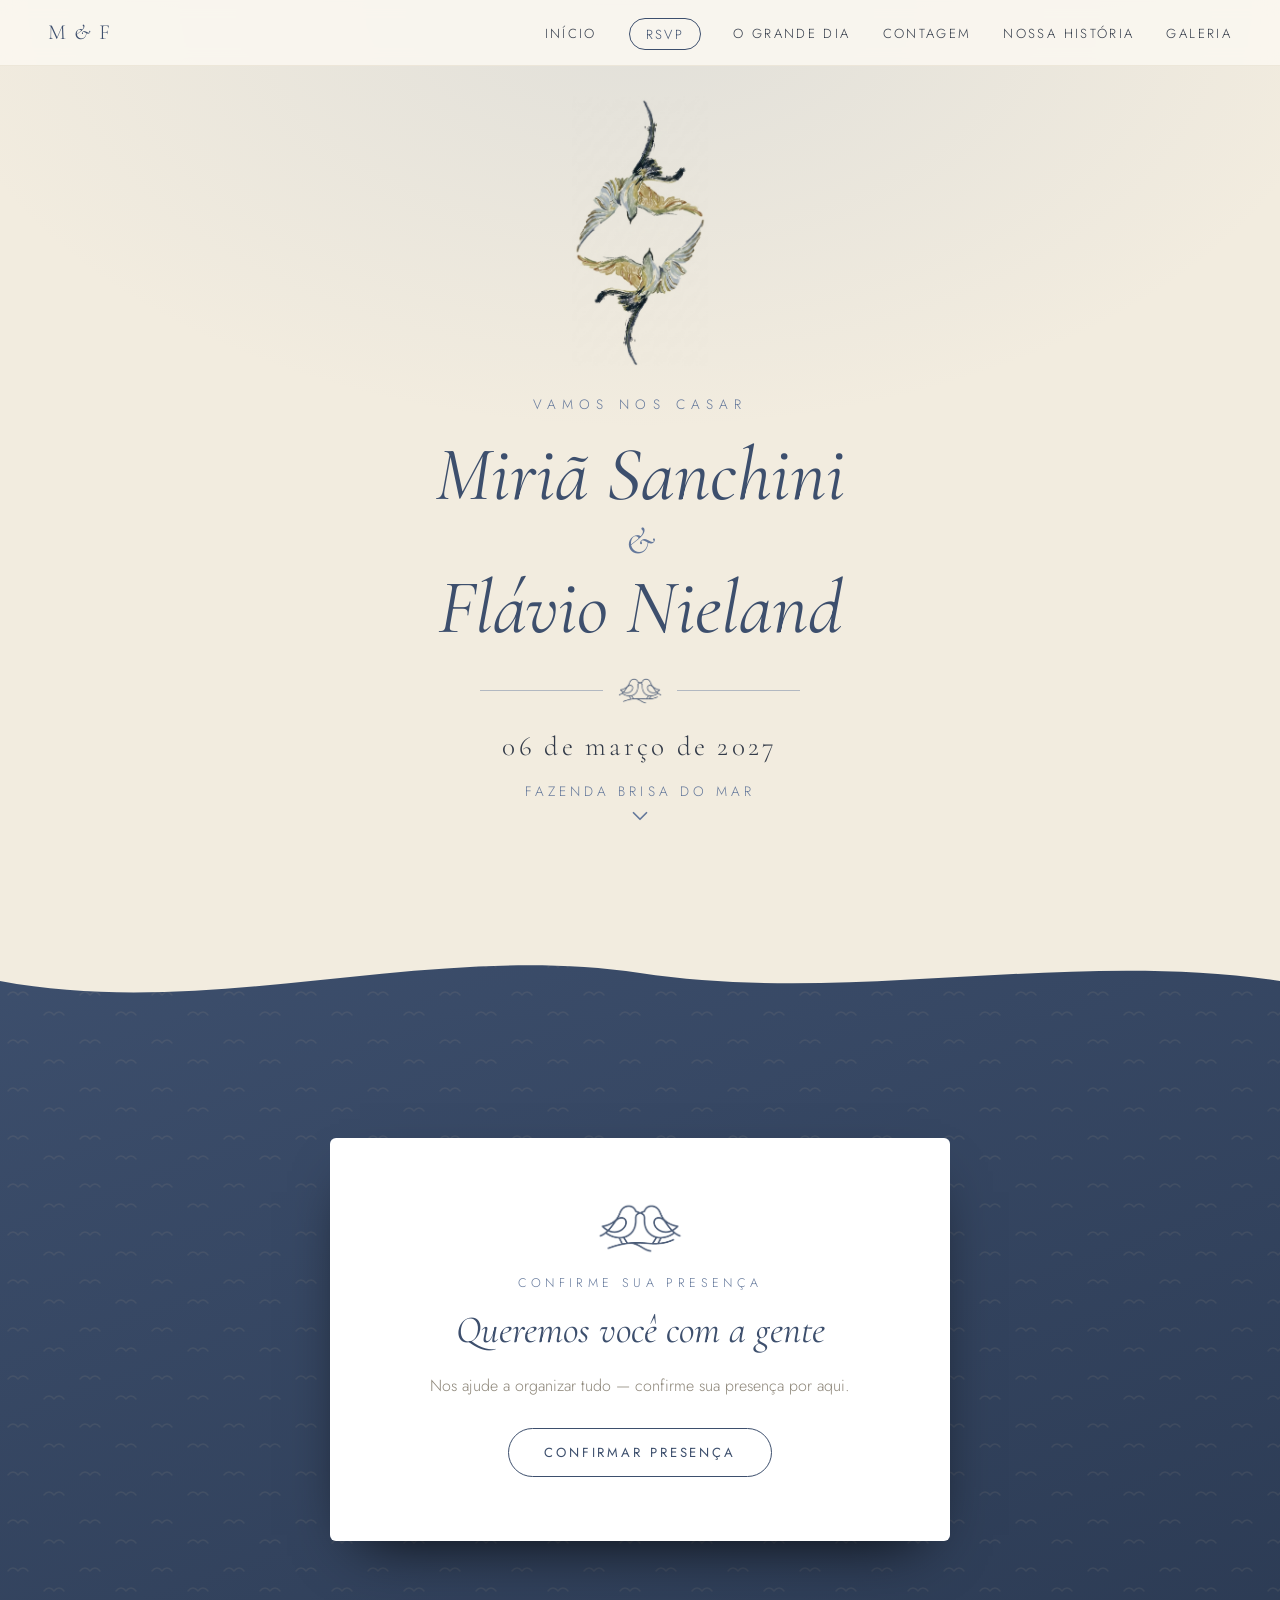
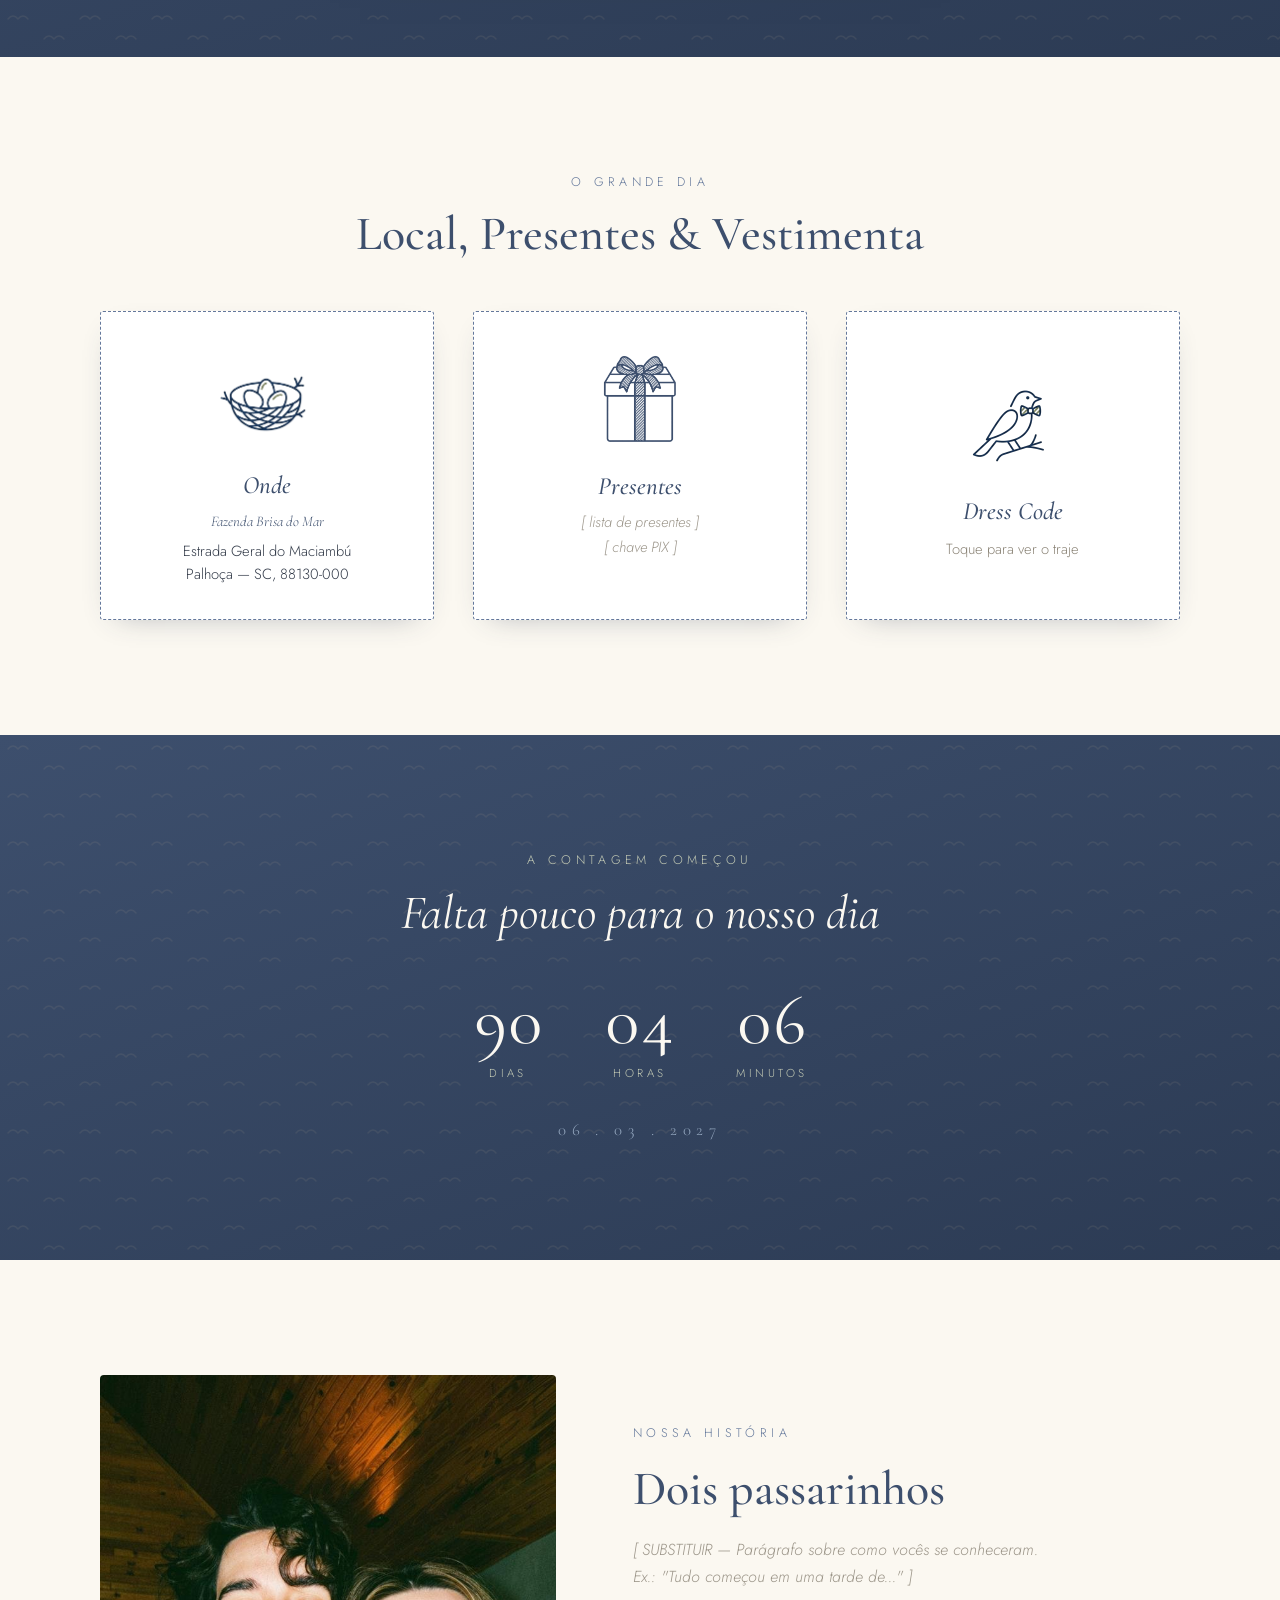
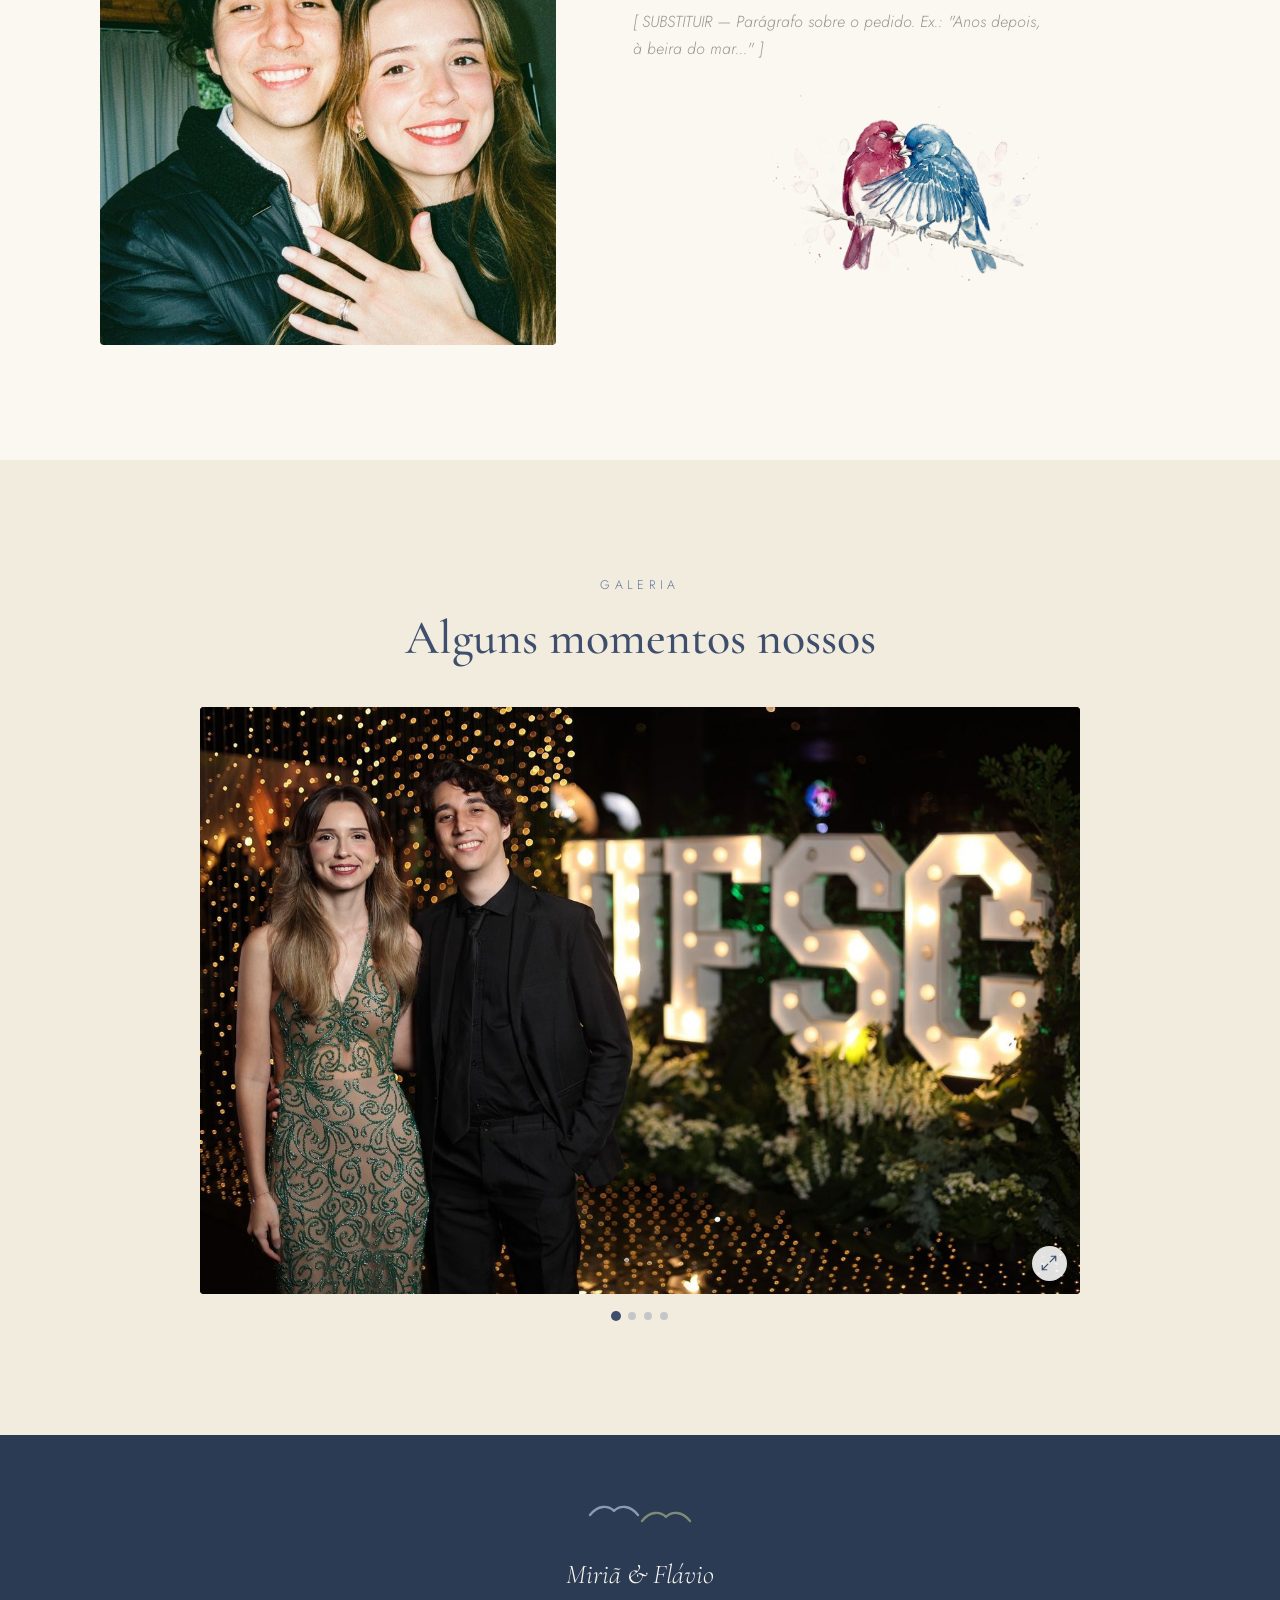
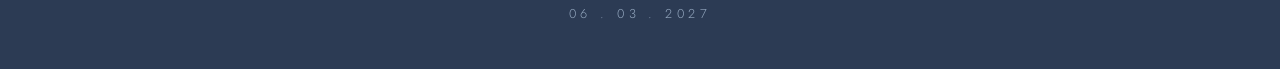
==== commit 9ae307cb: "Galeria vira palco com uma foto por vez e modal com todas A seção deixa de mostrar as quatro fotos a" ====
--- a/index.html
+++ b/index.html
@@ -151,11 +151,37 @@
       <div class="section__inner">
         <p class="eyebrow">Galeria</p>
         <h2>Alguns momentos nossos</h2>
-        <div class="galeria__grid">
-          <figure class="g-item g-item--wide g-item--formatura"><img src="assets/img/fotos/galeria-formatura.jpg" alt="Miriã e Flávio na formatura da UFSC" loading="lazy" decoding="async" width="1400" height="933"></figure>
-          <figure class="g-item g-item--tall g-item--aniversario"><img src="assets/img/fotos/galeria-aniversario.jpg" alt="Miriã e Flávio na festa de aniversário" loading="lazy" decoding="async" width="892" height="1280"></figure>
-          <figure class="g-item g-item--tall g-item--pedalinho"><img src="assets/img/fotos/galeria-pedalinho.jpg" alt="Miriã e Flávio no pedalinho" loading="lazy" decoding="async" width="960" height="1280"></figure>
-          <figure class="g-item g-item--wide g-item--beiramar"><img src="assets/img/fotos/galeria-beiramar.jpg" alt="Miriã e Flávio ao entardecer" loading="lazy" decoding="async" width="1280" height="960"></figure>
+        <!-- Uma foto por vez, trocando sozinha; o clique abre o modal com todas.
+             Sem JS fica a primeira foto parada, que já é o essencial. -->
+        <button class="palco" id="palcoBtn" type="button" aria-label="Ampliar as fotos">
+          <figure class="palco__slide is-ativa">
+            <img src="assets/img/fotos/galeria-formatura.jpg" alt="Miriã e Flávio na formatura da UFSC" width="1400" height="933"
+                 decoding="async">
+          </figure>
+          <figure class="palco__slide">
+            <img src="assets/img/fotos/galeria-aniversario.jpg" alt="Miriã e Flávio na festa de aniversário" width="892" height="1280"
+                 decoding="async" loading="lazy">
+          </figure>
+          <figure class="palco__slide">
+            <img src="assets/img/fotos/galeria-pedalinho.jpg" alt="Miriã e Flávio no pedalinho" width="960" height="1280"
+                 decoding="async" loading="lazy">
+          </figure>
+          <figure class="palco__slide">
+            <img src="assets/img/fotos/galeria-beiramar.jpg" alt="Miriã e Flávio ao entardecer" width="1280" height="960"
+                 decoding="async" loading="lazy">
+          </figure>
+          <span class="palco__lupa" aria-hidden="true">
+            <svg viewBox="0 0 24 24" width="18" height="18" fill="none" stroke="currentColor" stroke-width="1.6" stroke-linecap="round" stroke-linejoin="round">
+              <path d="M15 3h6v6M9 21H3v-6M21 3l-7.5 7.5M3 21l7.5-7.5"/>
+            </svg>
+          </span>
+        </button>
+
+        <div class="palco__pontos" id="palcoPontos">
+          <button type="button" class="palco__ponto" aria-label="Ver foto 1 de 4"></button>
+          <button type="button" class="palco__ponto" aria-label="Ver foto 2 de 4"></button>
+          <button type="button" class="palco__ponto" aria-label="Ver foto 3 de 4"></button>
+          <button type="button" class="palco__ponto" aria-label="Ver foto 4 de 4"></button>
         </div>
       </div>
     </section>
--- a/css/styles.css
+++ b/css/styles.css
@@ -281,23 +281,6 @@
   object-position: 50% 22%; /* mantém os dois rostos e a mão com o anel no quadro */
 }
 
-.g-item {
-  margin: 0;
-  overflow: hidden;
-  border-radius: 4px;
-  background: var(--linen-2);
-}
-.g-item img { display: block; width: 100%; height: 100%; object-fit: cover; }
-
-/* mosaico em ziguezague: a horizontal ocupa duas colunas, a vertical dita a altura da linha */
-.g-item--wide { grid-column: span 2; }
-.g-item--tall { aspect-ratio: 4 / 5; }
-
-/* ponto de corte de cada foto, para ninguém ficar de fora do enquadramento */
-.g-item--formatura img   { object-position: 50% 50%; }
-.g-item--aniversario img { object-position: 50% 45%; }
-.g-item--pedalinho img   { object-position: 50% 40%; }
-.g-item--beiramar img    { object-position: 50% 32%; }
 
 /* ============ CONTAGEM ============ */
 .contagem {
@@ -390,10 +373,88 @@
 .galeria { background: var(--linen); text-align: center; }
 .galeria h2 { margin-bottom: 2.6rem; }
 
-.galeria__grid {
-  display: grid;
-  grid-template-columns: repeat(3, 1fr);
-  gap: 1.1rem;
+/* Uma foto por vez. O palco toma a proporção da foto em cena — retrato e
+   paisagem aparecem grandes, sem corte — e o que sobra nas beiradas é a
+   própria foto ampliada e desfocada. */
+.palco {
+  position: relative;
+  display: block;
+  width: 100%;
+  max-width: 880px;
+  margin: 0 auto;
+  aspect-ratio: var(--ar, 3 / 2);
+  max-height: 78dvh;
+  transition: aspect-ratio .55s ease;
+  padding: 0;
+  overflow: hidden;
+  background: var(--linen-2);
+  border: 0;
+  border-radius: 4px;
+  cursor: zoom-in;
+}
+
+.palco__slide {
+  position: absolute;
+  inset: 0;
+  margin: 0;
+  opacity: 0;
+  transition: opacity .9s ease;
+}
+.palco__slide.is-ativa { opacity: 1; }
+
+/* --bg é a própria foto, posta pelo JS a partir do src; sem JS fica o fundo liso */
+.palco__slide::before {
+  content: '';
+  position: absolute;
+  inset: 0;
+  background: var(--bg) center / cover no-repeat;
+  filter: blur(22px) brightness(.72) saturate(1.1);
+  transform: scale(1.15);
+}
+
+.palco__slide img {
+  position: relative;
+  width: 100%;
+  height: 100%;
+  object-fit: contain;
+}
+
+.palco__lupa {
+  position: absolute;
+  right: .8rem;
+  bottom: .8rem;
+  z-index: 2;
+  display: flex;
+  padding: .55rem;
+  color: var(--indigo);
+  background: color-mix(in srgb, #fff 88%, transparent);
+  border-radius: 999px;
+  box-shadow: 0 4px 14px -6px black;
+  transition: background .2s ease;
+}
+.palco:hover .palco__lupa { background: #fff; }
+
+.palco__pontos {
+  display: flex;
+  justify-content: center;
+  gap: .5rem;
+  margin-top: 1.1rem;
+}
+.palco__ponto {
+  width: 8px;
+  height: 8px;
+  padding: 0;
+  background: color-mix(in srgb, var(--blue) 32%, transparent);
+  border: 0;
+  border-radius: 999px;
+  cursor: pointer;
+  transition: background .25s ease, transform .25s ease;
+}
+.palco__ponto.is-ativo { background: var(--indigo); transform: scale(1.25); }
+
+@media (prefers-reduced-motion: reduce) {
+  .palco,
+  .palco__slide { transition: none; }
 }
 
 /* ============ RSVP ============ */
@@ -733,6 +794,71 @@
 .dc__fig--vertical { max-width: 215px; }
 .dc__fig--grupo { max-width: 100%; }
 
+/* ============ MODAL DAS FOTOS ============ */
+/* depois do .modal__caixa de propósito: mesma especificidade, quem vem por
+   último vence — foi assim que a caixa larga passou a valer */
+.modal__caixa--fotos { max-width: 880px; background: var(--paper); }
+
+.fotos { padding: 2.4rem 1rem 1.4rem; }
+.fotos__titulo { margin-bottom: 1.1rem; }
+
+.fotos__palco {
+  position: relative;
+  display: flex;
+  align-items: center;
+  justify-content: center;
+  min-height: 40dvh;
+}
+.fotos__img {
+  max-width: 100%;
+  max-height: 64dvh;
+  border-radius: 3px;
+  box-shadow: 0 18px 40px -24px black;
+}
+
+.fotos__nav {
+  position: absolute;
+  top: 50%;
+  transform: translateY(-50%);
+  z-index: 2;
+  width: 40px;
+  height: 40px;
+  font-size: 1.7rem;
+  line-height: 1;
+  color: var(--indigo);
+  background: color-mix(in srgb, #fff 86%, transparent);
+  border: 0;
+  border-radius: 999px;
+  box-shadow: 0 4px 14px -6px black;
+  cursor: pointer;
+}
+.fotos__nav:hover { background: #fff; }
+.fotos__nav--ant { left: 0; }
+.fotos__nav--prox { right: 0; }
+
+.fotos__minis {
+  display: flex;
+  justify-content: center;
+  gap: .5rem;
+  margin-top: 1.1rem;
+}
+.fotos__mini {
+  width: 62px;
+  height: 62px;
+  padding: 0;
+  overflow: hidden;
+  background: none;
+  border: 0;
+  border-radius: 3px;
+  opacity: .5;
+  cursor: pointer;
+  transition: opacity .2s ease;
+  outline: 2px solid transparent;
+  outline-offset: 2px;
+}
+.fotos__mini img { width: 100%; height: 100%; object-fit: cover; display: block; }
+.fotos__mini.is-ativa { opacity: 1; outline-color: var(--indigo); }
+
 /* ============ RESPONSIVO ============ */
 @media (max-width: 760px) {
   .nav__toggle { display: block; }
@@ -755,8 +881,9 @@
 
   .selos { grid-template-columns: 1fr; max-width: 420px; margin: 0 auto; }
 
-  .galeria__grid { grid-template-columns: repeat(2, 1fr); }
-  .g-item--wide { aspect-ratio: 3 / 2; }
+  .fotos { padding: 2.2rem .6rem 1.2rem; }
+  .fotos__nav { width: 34px; height: 34px; font-size: 1.4rem; }
+  .fotos__mini { width: 48px; height: 48px; }
 
   /* contador: 3 números em uma linha só */
   .contagem__grid { gap: clamp(1rem, 6vw, 2rem); flex-wrap: nowrap; }
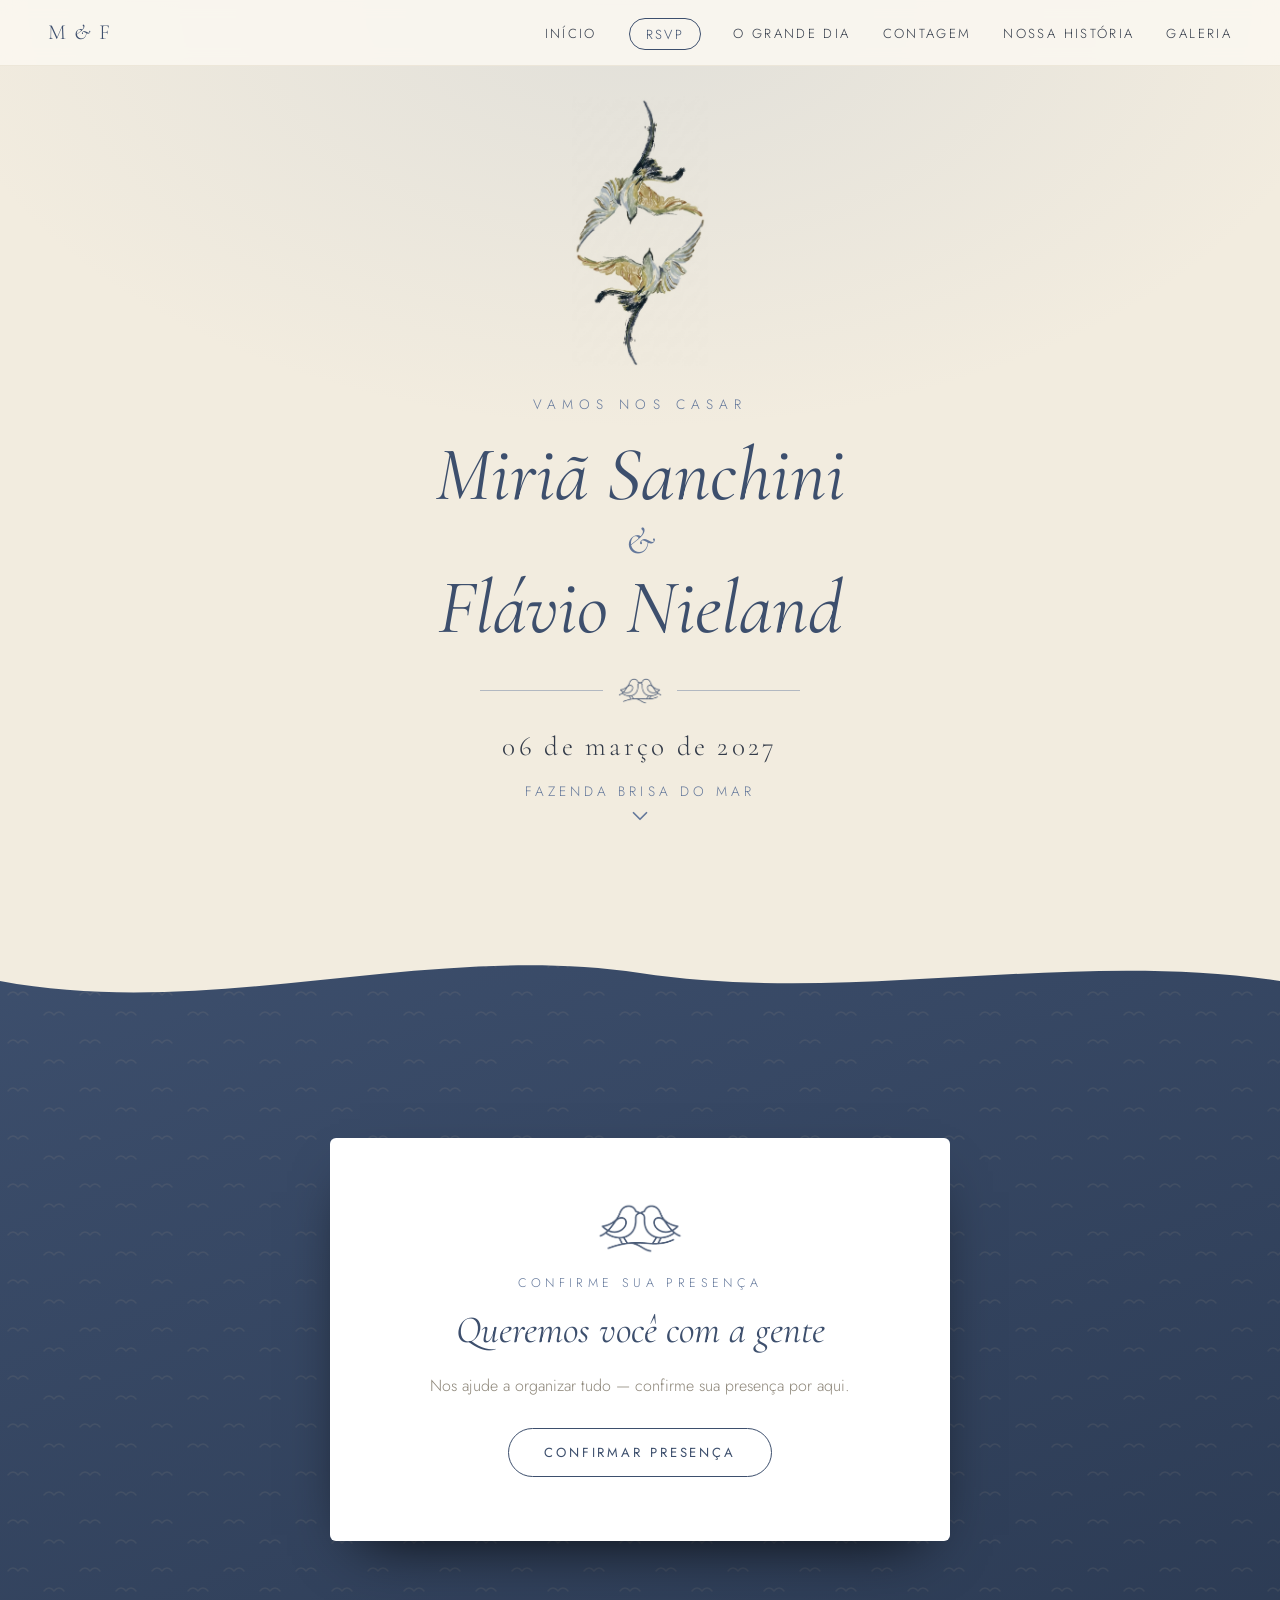
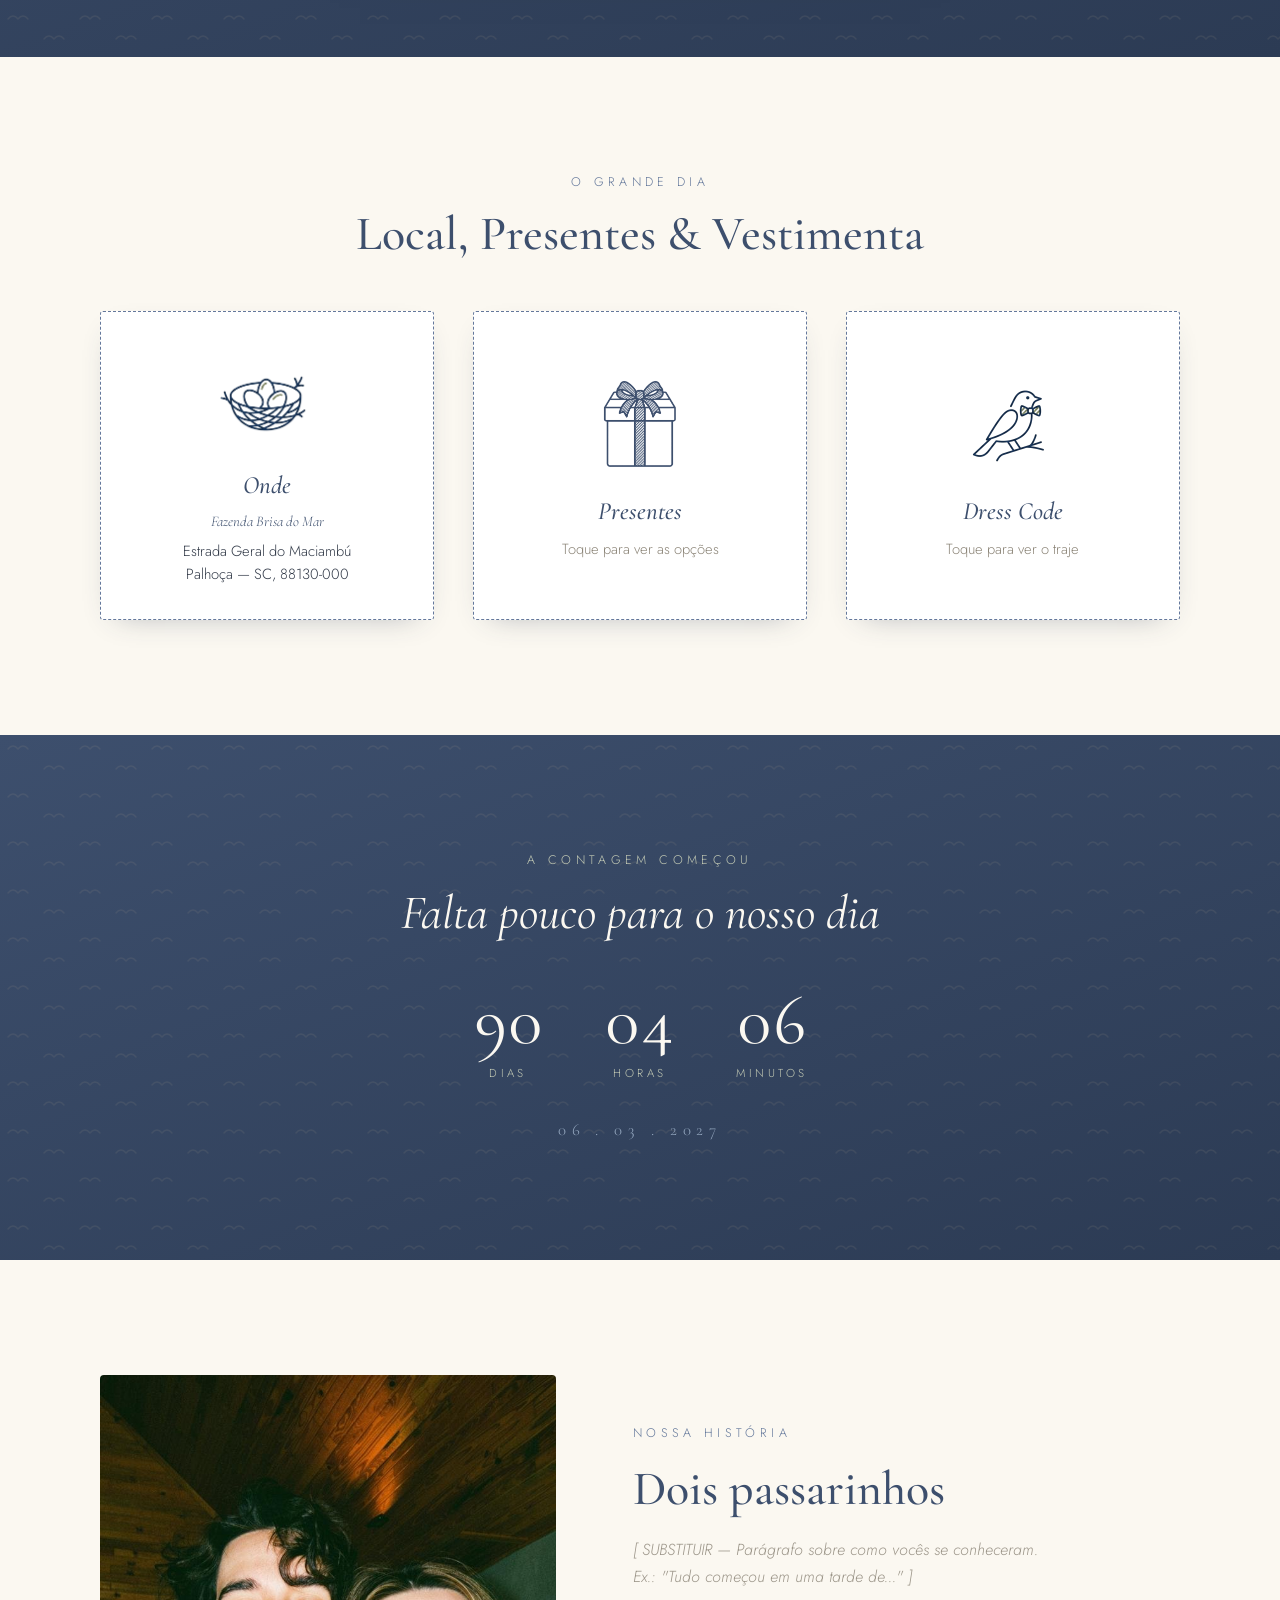
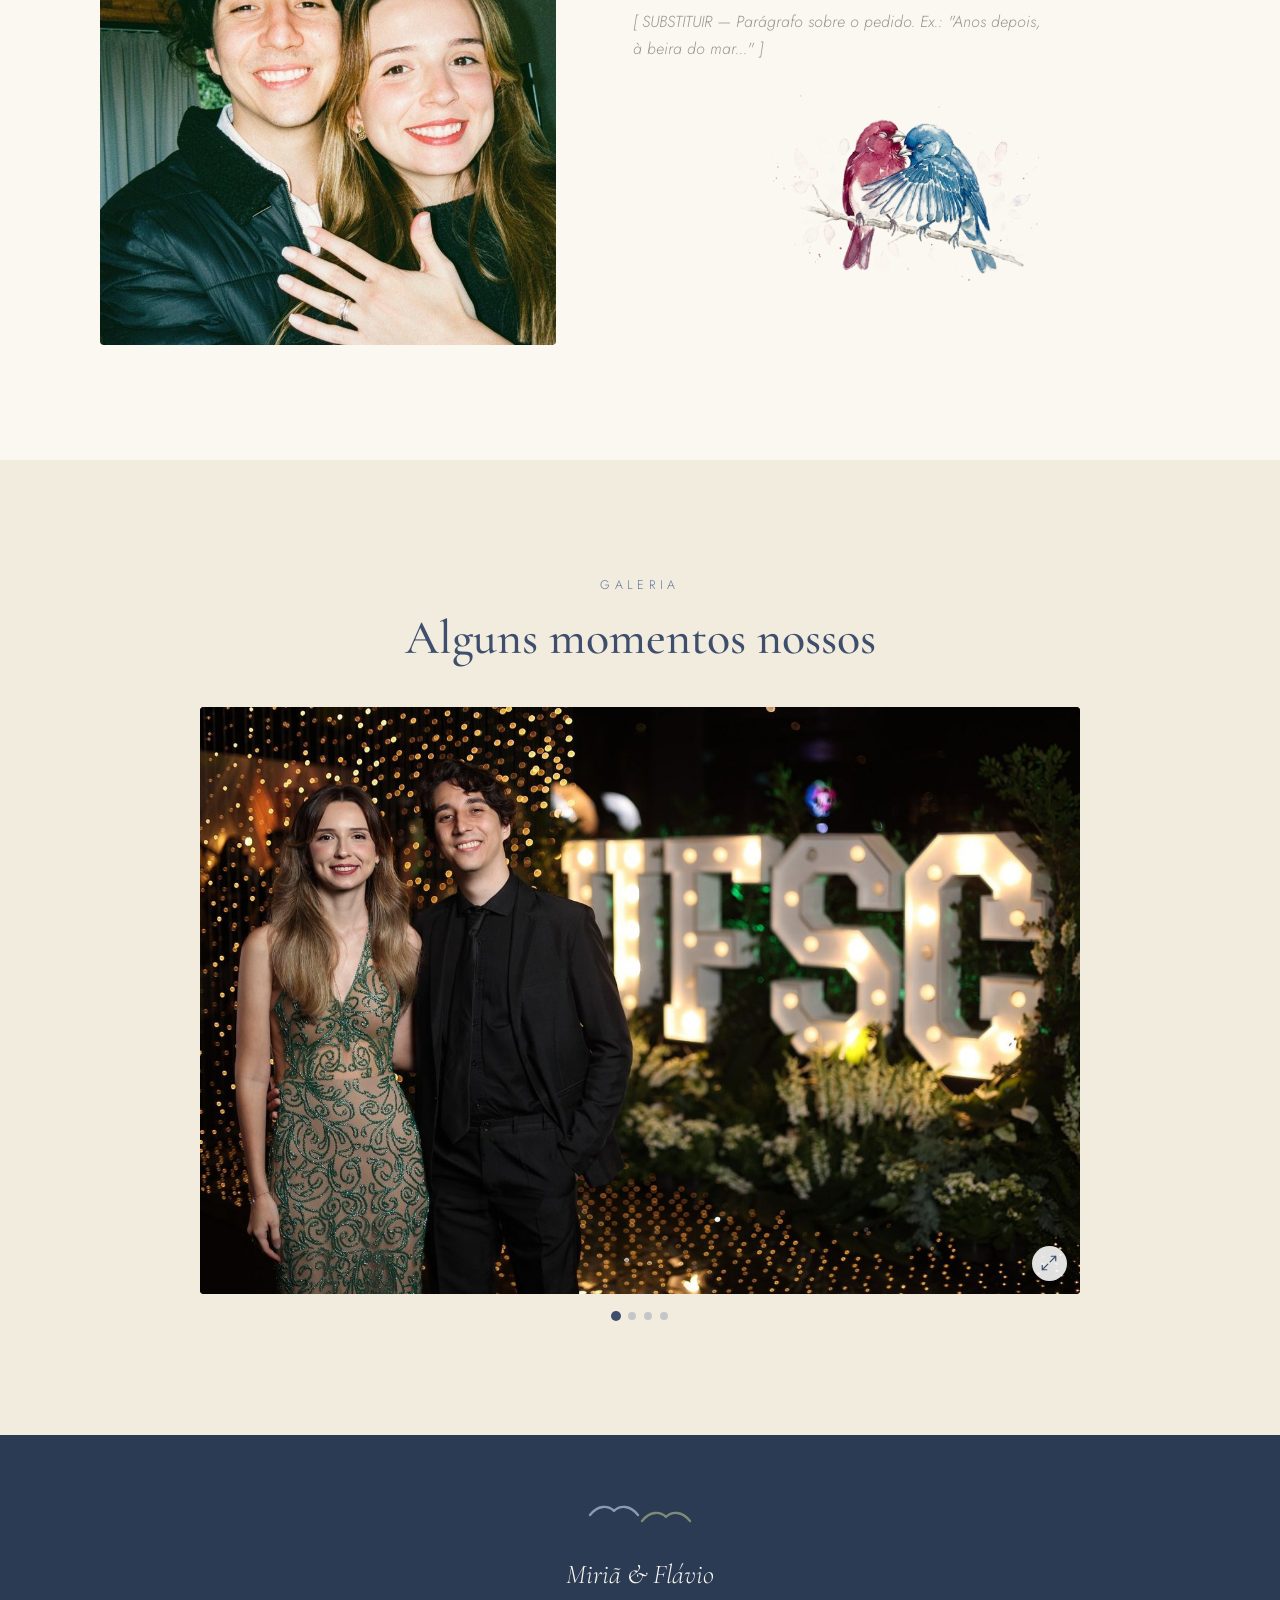
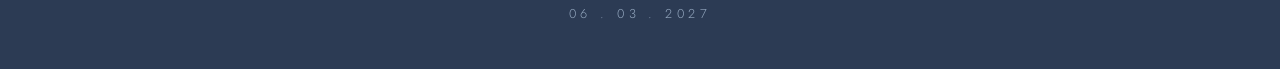
==== commit b60b606e: "Presentes com PIX e listas de casamento O card "Presentes" deixa de ser placeholder e abre um pop-up" ====
--- a/index.html
+++ b/index.html
@@ -7,7 +7,7 @@
   <meta name="description" content="Site do casamento de Miriã e Flávio — 06 de março de 2027.">
   <link rel="preconnect" href="https://fonts.googleapis.com">
   <link rel="preconnect" href="https://fonts.gstatic.com" crossorigin>
-  <link href="https://fonts.googleapis.com/css2?family=Cormorant+Garamond:ital,wght@0,300;0,400;0,500;0,600;1,400;1,500&family=Jost:wght@300;400;500&display=swap" rel="stylesheet">
+  <link href="https://fonts.googleapis.com/css2?family=Cormorant+Garamond:ital,wght@0,300;0,400;0,500;0,600;1,400;1,500&family=Jost:wght@300;400;500;600&display=swap" rel="stylesheet">
   <link rel="stylesheet" href="css/styles.css">
   <link rel="icon" href="data:image/svg+xml,<svg xmlns='http://www.w3.org/2000/svg' viewBox='0 0 100 100'><text y='.9em' font-size='90'>🕊️</text></svg>">
 </head>
@@ -87,13 +87,16 @@
             <p class="onde__end">Estrada Geral do Maciambú<br>Palhoça — SC, 88130-000</p>
           </a>
 
-          <article class="selo">
-            <div class="selo__art" aria-hidden="true">
+          <!-- mesmo desenho do card do dress code, e pelos mesmos motivos: <button>
+               porque o card abre um modal, <span> no lugar do <h3> porque heading
+               dentro de <button> é HTML inválido. -->
+          <button class="selo selo--pres" id="presentesBtn" type="button">
+            <span class="selo__art" aria-hidden="true">
               <img src="assets/img/selo-presente.png" alt="">
-            </div>
-            <h3>Presentes</h3>
-            <p class="placeholder-text">[ lista de presentes ]<br>[ chave PIX ]</p>
-          </article>
+            </span>
+            <span class="selo__h3">Presentes</span>
+            <span class="pres__cta">Toque para ver as opções</span>
+          </button>
 
           <!-- botão, e não <article>: sem href natural pra onde cair, quem abre o
                modal aqui é o próprio card. <button> já dá foco e teclado de graça.
@@ -258,6 +261,57 @@
     </div>
   </template>
 
+
+  <!-- ============ CONTEÚDO DOS PRESENTES ============
+       Mesmo arranjo do dress code: o conteúdo mora aqui, e não numa string do
+       main.js, porque é o bloco que mais muda — chave, links e texto.
+       <details name="presentes"> abre um e fecha o outro sem JS.
+       O SVG do QR é o BR Code estático gerado no app do banco, sem valor fixo;
+       os módulos usam currentColor, então a cor sai do CSS. -->
+  <template id="presentesTpl">
+    <div class="modal__pad pres">
+      <h3 class="modal__titulo" id="modalTitulo">Presentes</h3>
+      <p class="pres__intro">Caso tenha condições e interesse em nos presentear, você pode fazer isso via PIX ou escolhendo algum item das listas de presentes abaixo.</p>
+
+      <details name="presentes">
+        <summary>
+          <span class="pres__barra">Ver o PIX<span class="pres__mais" aria-hidden="true"></span></span>
+        </summary>
+        <div class="pres__corpo">
+          <div class="pres__qr"><svg xmlns="http://www.w3.org/2000/svg" viewBox="0 0 57 57" shape-rendering="crispEdges" role="img" aria-label="QR code do Pix"><path fill="currentColor" d="M4 4h7v1h-7zM12 4h1v1h-1zM14 4h1v1h-1zM17 4h2v1h-2zM22 4h2v1h-2zM27 4h1v1h-1zM29 4h3v1h-3zM34 4h1v1h-1zM36 4h1v1h-1zM39 4h3v1h-3zM44 4h1v1h-1zM46 4h7v1h-7zM4 5h1v1h-1zM10 5h1v1h-1zM15 5h1v1h-1zM17 5h1v1h-1zM19 5h1v1h-1zM21 5h1v1h-1zM23 5h2v1h-2zM26 5h1v1h-1zM30 5h1v1h-1zM33 5h5v1h-5zM40 5h1v1h-1zM42 5h3v1h-3zM46 5h1v1h-1zM52 5h1v1h-1zM4 6h1v1h-1zM6 6h3v1h-3zM10 6h1v1h-1zM13 6h3v1h-3zM17 6h1v1h-1zM19 6h2v1h-2zM23 6h1v1h-1zM25 6h2v1h-2zM31 6h2v1h-2zM34 6h6v1h-6zM43 6h2v1h-2zM46 6h1v1h-1zM48 6h3v1h-3zM52 6h1v1h-1zM4 7h1v1h-1zM6 7h3v1h-3zM10 7h1v1h-1zM12 7h2v1h-2zM15 7h1v1h-1zM18 7h2v1h-2zM21 7h3v1h-3zM27 7h1v1h-1zM29 7h2v1h-2zM34 7h2v1h-2zM38 7h2v1h-2zM43 7h1v1h-1zM46 7h1v1h-1zM48 7h3v1h-3zM52 7h1v1h-1zM4 8h1v1h-1zM6 8h3v1h-3zM10 8h1v1h-1zM12 8h2v1h-2zM17 8h1v1h-1zM20 8h1v1h-1zM22 8h3v1h-3zM26 8h5v1h-5zM32 8h1v1h-1zM34 8h1v1h-1zM36 8h1v1h-1zM39 8h3v1h-3zM46 8h1v1h-1zM48 8h3v1h-3zM52 8h1v1h-1zM4 9h1v1h-1zM10 9h1v1h-1zM12 9h2v1h-2zM16 9h1v1h-1zM18 9h1v1h-1zM20 9h3v1h-3zM24 9h1v1h-1zM26 9h1v1h-1zM30 9h2v1h-2zM35 9h4v1h-4zM41 9h2v1h-2zM46 9h1v1h-1zM52 9h1v1h-1zM4 10h7v1h-7zM12 10h1v1h-1zM14 10h1v1h-1zM16 10h1v1h-1zM18 10h1v1h-1zM20 10h1v1h-1zM22 10h1v1h-1zM24 10h1v1h-1zM26 10h1v1h-1zM28 10h1v1h-1zM30 10h1v1h-1zM32 10h1v1h-1zM34 10h1v1h-1zM36 10h1v1h-1zM38 10h1v1h-1zM40 10h1v1h-1zM42 10h1v1h-1zM44 10h1v1h-1zM46 10h7v1h-7zM12 11h3v1h-3zM16 11h1v1h-1zM18 11h1v1h-1zM21 11h2v1h-2zM25 11h2v1h-2zM30 11h1v1h-1zM32 11h1v1h-1zM37 11h3v1h-3zM42 11h1v1h-1zM44 11h1v1h-1zM4 12h1v1h-1zM8 12h1v1h-1zM10 12h5v1h-5zM16 12h2v1h-2zM20 12h3v1h-3zM26 12h6v1h-6zM34 12h1v1h-1zM36 12h1v1h-1zM40 12h1v1h-1zM42 12h8v1h-8zM52 12h1v1h-1zM4 13h2v1h-2zM8 13h1v1h-1zM11 13h2v1h-2zM14 13h5v1h-5zM21 13h1v1h-1zM23 13h6v1h-6zM30 13h1v1h-1zM32 13h2v1h-2zM35 13h1v1h-1zM40 13h3v1h-3zM44 13h1v1h-1zM48 13h1v1h-1zM50 13h2v1h-2zM4 14h1v1h-1zM7 14h2v1h-2zM10 14h1v1h-1zM12 14h1v1h-1zM14 14h1v1h-1zM20 14h6v1h-6zM27 14h1v1h-1zM32 14h2v1h-2zM36 14h4v1h-4zM44 14h2v1h-2zM48 14h1v1h-1zM51 14h1v1h-1zM5 15h2v1h-2zM12 15h3v1h-3zM16 15h2v1h-2zM19 15h4v1h-4zM24 15h2v1h-2zM27 15h1v1h-1zM29 15h2v1h-2zM33 15h1v1h-1zM36 15h1v1h-1zM38 15h1v1h-1zM43 15h1v1h-1zM45 15h1v1h-1zM48 15h3v1h-3zM52 15h1v1h-1zM4 16h1v1h-1zM6 16h1v1h-1zM8 16h3v1h-3zM15 16h1v1h-1zM18 16h3v1h-3zM23 16h2v1h-2zM26 16h1v1h-1zM29 16h2v1h-2zM32 16h1v1h-1zM35 16h3v1h-3zM39 16h3v1h-3zM46 16h3v1h-3zM50 16h1v1h-1zM52 16h1v1h-1zM4 17h1v1h-1zM6 17h2v1h-2zM9 17h1v1h-1zM11 17h1v1h-1zM13 17h4v1h-4zM19 17h2v1h-2zM25 17h4v1h-4zM30 17h3v1h-3zM34 17h6v1h-6zM41 17h1v1h-1zM52 17h1v1h-1zM5 18h1v1h-1zM7 18h1v1h-1zM9 18h2v1h-2zM12 18h4v1h-4zM18 18h1v1h-1zM21 18h1v1h-1zM24 18h2v1h-2zM27 18h1v1h-1zM31 18h1v1h-1zM34 18h2v1h-2zM37 18h5v1h-5zM44 18h1v1h-1zM46 18h1v1h-1zM51 18h1v1h-1zM5 19h1v1h-1zM8 19h2v1h-2zM11 19h1v1h-1zM13 19h1v1h-1zM15 19h4v1h-4zM23 19h2v1h-2zM27 19h3v1h-3zM31 19h2v1h-2zM34 19h1v1h-1zM39 19h1v1h-1zM42 19h2v1h-2zM45 19h1v1h-1zM48 19h1v1h-1zM50 19h2v1h-2zM4 20h1v1h-1zM7 20h1v1h-1zM9 20h3v1h-3zM14 20h2v1h-2zM18 20h2v1h-2zM21 20h1v1h-1zM23 20h1v1h-1zM27 20h2v1h-2zM30 20h3v1h-3zM38 20h2v1h-2zM41 20h1v1h-1zM44 20h3v1h-3zM48 20h2v1h-2zM52 20h1v1h-1zM6 21h1v1h-1zM8 21h2v1h-2zM12 21h1v1h-1zM15 21h1v1h-1zM18 21h6v1h-6zM26 21h2v1h-2zM29 21h1v1h-1zM32 21h2v1h-2zM35 21h1v1h-1zM37 21h2v1h-2zM41 21h3v1h-3zM45 21h2v1h-2zM52 21h1v1h-1zM5 22h3v1h-3zM10 22h4v1h-4zM17 22h1v1h-1zM19 22h3v1h-3zM24 22h1v1h-1zM27 22h1v1h-1zM30 22h1v1h-1zM33 22h1v1h-1zM35 22h4v1h-4zM40 22h1v1h-1zM46 22h1v1h-1zM48 22h5v1h-5zM5 23h5v1h-5zM12 23h1v1h-1zM16 23h1v1h-1zM18 23h1v1h-1zM20 23h3v1h-3zM26 23h2v1h-2zM29 23h2v1h-2zM32 23h2v1h-2zM35 23h1v1h-1zM39 23h1v1h-1zM41 23h1v1h-1zM43 23h1v1h-1zM45 23h1v1h-1zM49 23h2v1h-2zM4 24h2v1h-2zM7 24h1v1h-1zM9 24h3v1h-3zM14 24h1v1h-1zM18 24h1v1h-1zM22 24h3v1h-3zM26 24h4v1h-4zM34 24h1v1h-1zM37 24h2v1h-2zM40 24h1v1h-1zM42 24h1v1h-1zM45 24h4v1h-4zM52 24h1v1h-1zM5 25h5v1h-5zM12 25h1v1h-1zM15 25h2v1h-2zM18 25h1v1h-1zM20 25h2v1h-2zM23 25h2v1h-2zM26 25h2v1h-2zM33 25h1v1h-1zM35 25h1v1h-1zM37 25h1v1h-1zM39 25h1v1h-1zM42 25h3v1h-3zM46 25h1v1h-1zM50 25h1v1h-1zM52 25h1v1h-1zM4 26h1v1h-1zM7 26h6v1h-6zM15 26h2v1h-2zM19 26h1v1h-1zM23 26h1v1h-1zM26 26h5v1h-5zM33 26h1v1h-1zM35 26h2v1h-2zM39 26h1v1h-1zM41 26h8v1h-8zM5 27h1v1h-1zM8 27h1v1h-1zM12 27h1v1h-1zM15 27h3v1h-3zM20 27h1v1h-1zM22 27h1v1h-1zM24 27h1v1h-1zM26 27h1v1h-1zM30 27h10v1h-10zM41 27h1v1h-1zM43 27h2v1h-2zM48 27h1v1h-1zM50 27h1v1h-1zM52 27h1v1h-1zM5 28h1v1h-1zM8 28h1v1h-1zM10 28h1v1h-1zM12 28h1v1h-1zM20 28h2v1h-2zM23 28h1v1h-1zM25 28h2v1h-2zM28 28h1v1h-1zM30 28h1v1h-1zM32 28h2v1h-2zM35 28h2v1h-2zM40 28h2v1h-2zM44 28h1v1h-1zM46 28h1v1h-1zM48 28h1v1h-1zM50 28h1v1h-1zM52 28h1v1h-1zM4 29h1v1h-1zM8 29h1v1h-1zM12 29h2v1h-2zM17 29h1v1h-1zM20 29h1v1h-1zM23 29h2v1h-2zM26 29h1v1h-1zM30 29h1v1h-1zM33 29h2v1h-2zM37 29h1v1h-1zM40 29h2v1h-2zM44 29h1v1h-1zM48 29h1v1h-1zM50 29h1v1h-1zM52 29h1v1h-1zM5 30h1v1h-1zM7 30h10v1h-10zM20 30h1v1h-1zM23 30h2v1h-2zM26 30h6v1h-6zM33 30h1v1h-1zM43 30h6v1h-6zM51 30h1v1h-1zM9 31h1v1h-1zM13 31h1v1h-1zM15 31h3v1h-3zM22 31h1v1h-1zM25 31h1v1h-1zM27 31h1v1h-1zM31 31h2v1h-2zM37 31h1v1h-1zM42 31h4v1h-4zM50 31h3v1h-3zM4 32h1v1h-1zM8 32h1v1h-1zM10 32h3v1h-3zM14 32h1v1h-1zM16 32h2v1h-2zM19 32h1v1h-1zM24 32h1v1h-1zM28 32h2v1h-2zM33 32h1v1h-1zM35 32h2v1h-2zM39 32h1v1h-1zM46 32h1v1h-1zM48 32h1v1h-1zM50 32h1v1h-1zM6 33h3v1h-3zM11 33h2v1h-2zM15 33h3v1h-3zM20 33h1v1h-1zM23 33h3v1h-3zM27 33h1v1h-1zM31 33h3v1h-3zM35 33h3v1h-3zM39 33h1v1h-1zM42 33h2v1h-2zM45 33h3v1h-3zM52 33h1v1h-1zM5 34h1v1h-1zM10 34h2v1h-2zM15 34h1v1h-1zM17 34h3v1h-3zM21 34h3v1h-3zM25 34h5v1h-5zM31 34h2v1h-2zM40 34h1v1h-1zM43 34h5v1h-5zM50 34h2v1h-2zM4 35h1v1h-1zM6 35h2v1h-2zM9 35h1v1h-1zM13 35h1v1h-1zM15 35h4v1h-4zM20 35h2v1h-2zM25 35h2v1h-2zM28 35h3v1h-3zM32 35h2v1h-2zM35 35h1v1h-1zM37 35h2v1h-2zM42 35h5v1h-5zM49 35h1v1h-1zM51 35h1v1h-1zM10 36h5v1h-5zM16 36h1v1h-1zM19 36h2v1h-2zM24 36h1v1h-1zM28 36h2v1h-2zM33 36h5v1h-5zM40 36h3v1h-3zM44 36h1v1h-1zM52 36h1v1h-1zM4 37h1v1h-1zM8 37h1v1h-1zM11 37h1v1h-1zM15 37h1v1h-1zM19 37h2v1h-2zM22 37h3v1h-3zM26 37h1v1h-1zM28 37h1v1h-1zM31 37h1v1h-1zM34 37h1v1h-1zM36 37h1v1h-1zM39 37h5v1h-5zM48 37h2v1h-2zM4 38h1v1h-1zM6 38h3v1h-3zM10 38h1v1h-1zM14 38h1v1h-1zM17 38h2v1h-2zM20 38h9v1h-9zM31 38h2v1h-2zM38 38h2v1h-2zM43 38h1v1h-1zM45 38h1v1h-1zM47 38h4v1h-4zM4 39h1v1h-1zM8 39h1v1h-1zM12 39h2v1h-2zM15 39h5v1h-5zM21 39h2v1h-2zM24 39h2v1h-2zM27 39h1v1h-1zM30 39h1v1h-1zM33 39h1v1h-1zM35 39h1v1h-1zM37 39h1v1h-1zM40 39h2v1h-2zM45 39h1v1h-1zM48 39h5v1h-5zM4 40h9v1h-9zM15 40h1v1h-1zM17 40h3v1h-3zM25 40h1v1h-1zM27 40h1v1h-1zM29 40h3v1h-3zM33 40h1v1h-1zM35 40h1v1h-1zM37 40h2v1h-2zM44 40h1v1h-1zM46 40h3v1h-3zM52 40h1v1h-1zM4 41h1v1h-1zM6 41h4v1h-4zM15 41h1v1h-1zM17 41h3v1h-3zM22 41h1v1h-1zM24 41h1v1h-1zM26 41h1v1h-1zM29 41h2v1h-2zM34 41h1v1h-1zM36 41h2v1h-2zM39 41h1v1h-1zM41 41h3v1h-3zM45 41h1v1h-1zM48 41h1v1h-1zM50 41h2v1h-2zM5 42h1v1h-1zM9 42h2v1h-2zM15 42h1v1h-1zM17 42h11v1h-11zM29 42h3v1h-3zM34 42h1v1h-1zM36 42h2v1h-2zM39 42h1v1h-1zM42 42h1v1h-1zM44 42h2v1h-2zM47 42h2v1h-2zM5 43h3v1h-3zM12 43h4v1h-4zM18 43h2v1h-2zM21 43h2v1h-2zM24 43h4v1h-4zM30 43h1v1h-1zM32 43h2v1h-2zM35 43h5v1h-5zM41 43h1v1h-1zM43 43h2v1h-2zM48 43h5v1h-5zM4 44h3v1h-3zM10 44h2v1h-2zM13 44h1v1h-1zM15 44h2v1h-2zM19 44h1v1h-1zM21 44h2v1h-2zM26 44h5v1h-5zM32 44h1v1h-1zM34 44h3v1h-3zM38 44h1v1h-1zM40 44h1v1h-1zM44 44h5v1h-5zM52 44h1v1h-1zM12 45h1v1h-1zM14 45h1v1h-1zM17 45h1v1h-1zM20 45h1v1h-1zM22 45h1v1h-1zM24 45h3v1h-3zM30 45h2v1h-2zM33 45h4v1h-4zM40 45h3v1h-3zM44 45h1v1h-1zM48 45h1v1h-1zM52 45h1v1h-1zM4 46h7v1h-7zM12 46h1v1h-1zM14 46h1v1h-1zM20 46h5v1h-5zM26 46h1v1h-1zM28 46h1v1h-1zM30 46h1v1h-1zM32 46h3v1h-3zM37 46h5v1h-5zM43 46h2v1h-2zM46 46h1v1h-1zM48 46h1v1h-1zM51 46h2v1h-2zM4 47h1v1h-1zM10 47h1v1h-1zM13 47h1v1h-1zM15 47h1v1h-1zM17 47h3v1h-3zM22 47h1v1h-1zM24 47h3v1h-3zM30 47h2v1h-2zM36 47h5v1h-5zM42 47h3v1h-3zM48 47h3v1h-3zM4 48h1v1h-1zM6 48h3v1h-3zM10 48h1v1h-1zM12 48h2v1h-2zM17 48h4v1h-4zM22 48h10v1h-10zM33 48h2v1h-2zM36 48h1v1h-1zM44 48h5v1h-5zM52 48h1v1h-1zM4 49h1v1h-1zM6 49h3v1h-3zM10 49h1v1h-1zM14 49h1v1h-1zM16 49h3v1h-3zM20 49h1v1h-1zM22 49h1v1h-1zM27 49h1v1h-1zM29 49h4v1h-4zM36 49h1v1h-1zM40 49h1v1h-1zM42 49h1v1h-1zM44 49h1v1h-1zM46 49h3v1h-3zM51 49h2v1h-2zM4 50h1v1h-1zM6 50h3v1h-3zM10 50h1v1h-1zM14 50h2v1h-2zM18 50h1v1h-1zM22 50h1v1h-1zM24 50h3v1h-3zM29 50h1v1h-1zM31 50h2v1h-2zM34 50h1v1h-1zM36 50h5v1h-5zM42 50h2v1h-2zM46 50h2v1h-2zM50 50h2v1h-2zM4 51h1v1h-1zM10 51h1v1h-1zM15 51h2v1h-2zM18 51h2v1h-2zM21 51h4v1h-4zM28 51h1v1h-1zM31 51h2v1h-2zM34 51h1v1h-1zM39 51h1v1h-1zM41 51h2v1h-2zM44 51h2v1h-2zM49 51h1v1h-1zM51 51h2v1h-2zM4 52h7v1h-7zM12 52h2v1h-2zM16 52h1v1h-1zM18 52h1v1h-1zM20 52h3v1h-3zM30 52h3v1h-3zM38 52h2v1h-2zM41 52h1v1h-1zM47 52h4v1h-4zM52 52h1v1h-1z"/></svg></div>
+
+          <button class="pres__chave" type="button" data-copiar="flavionieland1@gmail.com">
+            <span class="pres__chave-rot">Chave Pix</span>
+            <span class="pres__chave-val">flavionieland1@gmail.com</span>
+            <svg class="pres__copiar" viewBox="0 0 24 24" fill="none" stroke="currentColor"
+                 stroke-width="1.7" stroke-linecap="round" stroke-linejoin="round" aria-hidden="true">
+              <rect x="9" y="9" width="12" height="12" rx="2.5"/>
+              <path d="M6 15H4.5A1.5 1.5 0 0 1 3 13.5v-9A1.5 1.5 0 0 1 4.5 3h9A1.5 1.5 0 0 1 15 4.5V6"/>
+            </svg>
+          </button>
+          <!-- o aviso fica FORA do retângulo e com a altura sempre reservada:
+               dentro ele disputaria espaço com a chave, e sem altura fixa o
+               modal daria um pulo toda vez que a mensagem sumisse -->
+          <p class="pres__ok" role="status">Copiado!</p>
+        </div>
+      </details>
+
+      <details name="presentes">
+        <summary>
+          <span class="pres__barra">Ver as listas<span class="pres__mais" aria-hidden="true"></span></span>
+        </summary>
+        <div class="pres__corpo">
+          <a class="opcao opcao--texto" href="https://lista.havan.com.br/Convidado/ItensListaPresente/951875" target="_blank" rel="noopener">
+            <div class="opcao__corpo"><p class="opcao__nome">Havan</p></div>
+          </a>
+          <a class="opcao opcao--texto" href="https://www.querodecasamento.com.br/lista-de-casamento/miria-flavio-nieland" target="_blank" rel="noopener">
+            <div class="opcao__corpo"><p class="opcao__nome">Quero de Casamento</p></div>
+          </a>
+        </div>
+      </details>
+    </div>
+  </template>
+
   <script src="js/main.js"></script>
 </body>
 </html>
--- a/css/styles.css
+++ b/css/styles.css
@@ -18,6 +18,9 @@
   /* verdes (secundária) */
   --sage-lt:  #C2C9B4;  /* Hazel Gaze */
   --sage:     #87947A;  /* Privilege Green */
+
+  /* verde só do aviso de "copiado" */
+  --oliva:    #6E8B4B;
 
   /* neutros de apoio */
   --taupe:    #8C8578;
@@ -794,6 +797,187 @@
 .dc__fig--vertical { max-width: 215px; }
 .dc__fig--grupo { max-width: 100%; }
 
+/* ============ PRESENTES ============ */
+/* o card é um <button>, então precisa do mesmo reset do dress code */
+.selo--pres {
+  font: inherit;
+  color: inherit;
+  text-align: center;
+  width: 100%;
+  display: block;
+  cursor: pointer;
+  appearance: none;
+}
+.selo--pres:focus-visible { outline: 2px solid var(--blue); outline-offset: 3px; }
+
+/* <span> é inline: sem isto o width de 108px do .selo__art é ignorado e o
+   presente estica até a largura do card */
+.selo--pres .selo__art { display: block; }
+
+/* <span> com cara de h3: heading não pode viver dentro de <button> */
+.selo--pres .selo__h3 {
+  display: block;
+  font-family: var(--serif);
+  font-weight: 500;
+  font-style: italic;
+  font-size: 1.55rem;
+  line-height: 1.15;
+  color: var(--indigo);
+  margin-bottom: .6rem;
+}
+.pres__cta { font-size: .92rem; color: var(--taupe); }
+
+/* ---- modal dos presentes ---- */
+.modal__caixa--pres { max-width: 480px; }
+.pres { padding: 2.6rem 1.4rem 1.9rem; }
+.pres__intro { font-size: .95rem; line-height: 1.7; color: var(--ink); margin: -.6rem 0 1.8rem; }
+
+.pres details {
+  background: #fff;
+  border: 1.5px solid color-mix(in srgb, var(--navy) 30%, transparent);
+  border-radius: 4px;
+  overflow: hidden;
+  transition: border-color .25s;
+}
+.pres details + details { margin-top: .9rem; }
+.pres details[open] { border-color: var(--navy); }
+.pres summary { display: block; cursor: pointer; list-style: none; }
+.pres summary::-webkit-details-marker { display: none; }
+.pres summary:focus-visible { outline: 2px solid var(--blue); outline-offset: -4px; }
+
+/* a barra é navy cheia: em cima do branco do modal o rótulo sumia */
+.pres__barra {
+  display: flex;
+  align-items: center;
+  justify-content: space-between;
+  gap: .8rem;
+  padding: 1rem 1.1rem;
+  font-family: var(--sans);
+  font-size: .82rem;
+  font-weight: 500;
+  letter-spacing: .2em;
+  text-transform: uppercase;
+  color: #fff;
+  background: var(--navy);
+  transition: background .22s;
+}
+.pres summary:hover .pres__barra { background: var(--indigo); }
+
+/* o + é desenhado, não é glifo: a caixa do caractere reserva a descida embaixo
+   e o sinal fica sempre acima do centro da bolinha, por mais que se centralize.
+   Como são duas barras posicionadas por geometria, o giro de 45° fecha um × certo. */
+.pres__mais {
+  position: relative;
+  flex: none;
+  width: 28px;
+  height: 28px;
+  border-radius: 50%;
+  color: #fff;
+  background: rgba(255, 255, 255, .16);
+  transition: transform .3s;
+}
+.pres__mais::before, .pres__mais::after {
+  content: '';
+  position: absolute;
+  top: 50%; left: 50%;
+  background: currentColor;
+  border-radius: 1px;
+  transform: translate(-50%, -50%);
+}
+.pres__mais::before { width: 12px; height: 1.7px; }
+.pres__mais::after  { width: 1.7px; height: 12px; }
+.pres details[open] .pres__mais { transform: rotate(45deg); }
+@media (prefers-reduced-motion: reduce) {
+  .pres__mais, .pres__barra, .pres details { transition: none; }
+}
+
+.pres__corpo { padding: 1.3rem 1.1rem; }
+
+/* ---- QR do Pix ---- */
+/* preto e com folga branca em volta: a zona de silêncio faz parte do padrão,
+   é por ela que o leitor acha o código */
+.pres__qr {
+  display: inline-block;
+  line-height: 0;
+  color: #000;
+  background: #fff;
+  padding: 10px;
+  border-radius: 8px;
+}
+.pres__qr svg { width: 100%; max-width: 210px; height: auto; }
+
+/* ---- chave copiável ---- */
+.pres__chave {
+  position: relative;
+  display: block;
+  width: 100%;
+  margin: 1.2rem 0 0;
+  padding: .85rem 3rem;
+  font: inherit;
+  text-align: center;
+  cursor: pointer;
+  background: #fff;
+  border: 1.5px solid color-mix(in srgb, var(--blue) 45%, transparent);
+  border-radius: 4px;
+  transition: border-color .2s, background .2s;
+}
+.pres__chave:hover { border-color: var(--navy); background: color-mix(in srgb, var(--linen) 45%, transparent); }
+.pres__chave:focus-visible { outline: 2px solid var(--blue); outline-offset: 2px; }
+.pres__chave-rot {
+  display: block;
+  font-family: var(--sans);
+  font-size: .66rem;
+  letter-spacing: .22em;
+  text-transform: uppercase;
+  color: var(--taupe);
+  margin-bottom: .3rem;
+}
+/* peso 600 do Jost: o <link> do index precisa pedir esse peso, senão o
+   navegador falsifica o negrito e o e-mail borra */
+.pres__chave-val {
+  display: block;
+  font-family: var(--sans);
+  font-size: 1.05rem;
+  font-weight: 600;
+  line-height: 1.3;
+  color: var(--navy);
+  word-break: break-all;
+}
+.pres__copiar {
+  position: absolute;
+  top: 50%; right: .9rem;
+  width: 20px; height: 20px;
+  transform: translateY(-50%);
+  color: var(--blue);
+  transition: color .2s;
+}
+.pres__chave:hover .pres__copiar { color: var(--navy); }
+
+/* a altura fica reservada mesmo com o aviso invisível: sem isso o modal pula
+   22px toda vez que a mensagem some */
+.pres__ok {
+  min-height: 1.35rem;
+  margin-top: .5rem;
+  font-family: var(--sans);
+  font-size: .84rem;
+  font-weight: 500;
+  letter-spacing: .04em;
+  color: var(--oliva);
+  opacity: 0;
+  transition: opacity .18s;
+}
+.pres__ok.aparece { opacity: 1; }
+.pres__chave.copiou { border-color: var(--oliva); }
+.pres__chave.copiou .pres__copiar { color: var(--oliva); }
+
+/* ---- listas ---- */
+.opcao--texto .opcao__corpo { padding: 1.15rem 1rem; text-align: center; }
+.opcao--texto .opcao__nome {
+  font-size: 1rem;
+  font-weight: 600;
+  letter-spacing: .12em;
+}
+
 /* ============ MODAL DAS FOTOS ============ */
 /* depois do .modal__caixa de propósito: mesma especificidade, quem vem por
    último vence — foi assim que a caixa larga passou a valer */
